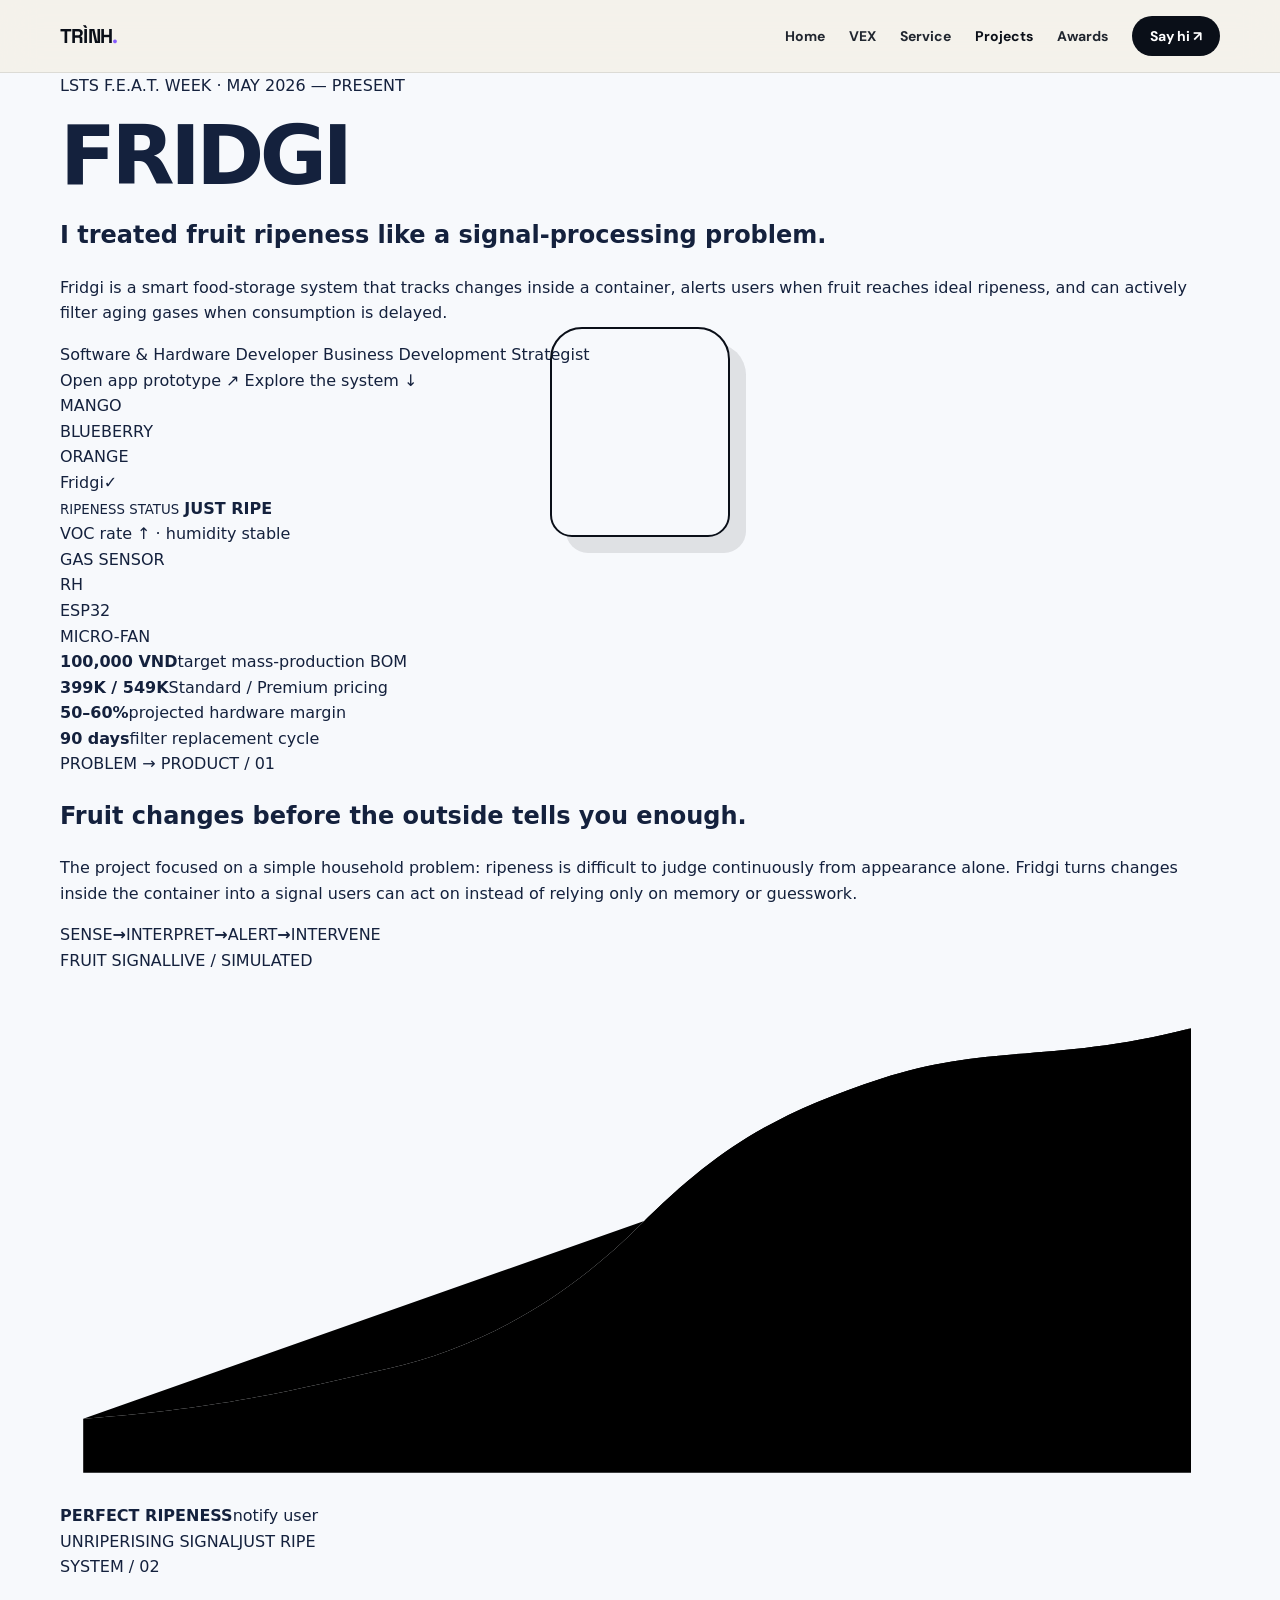
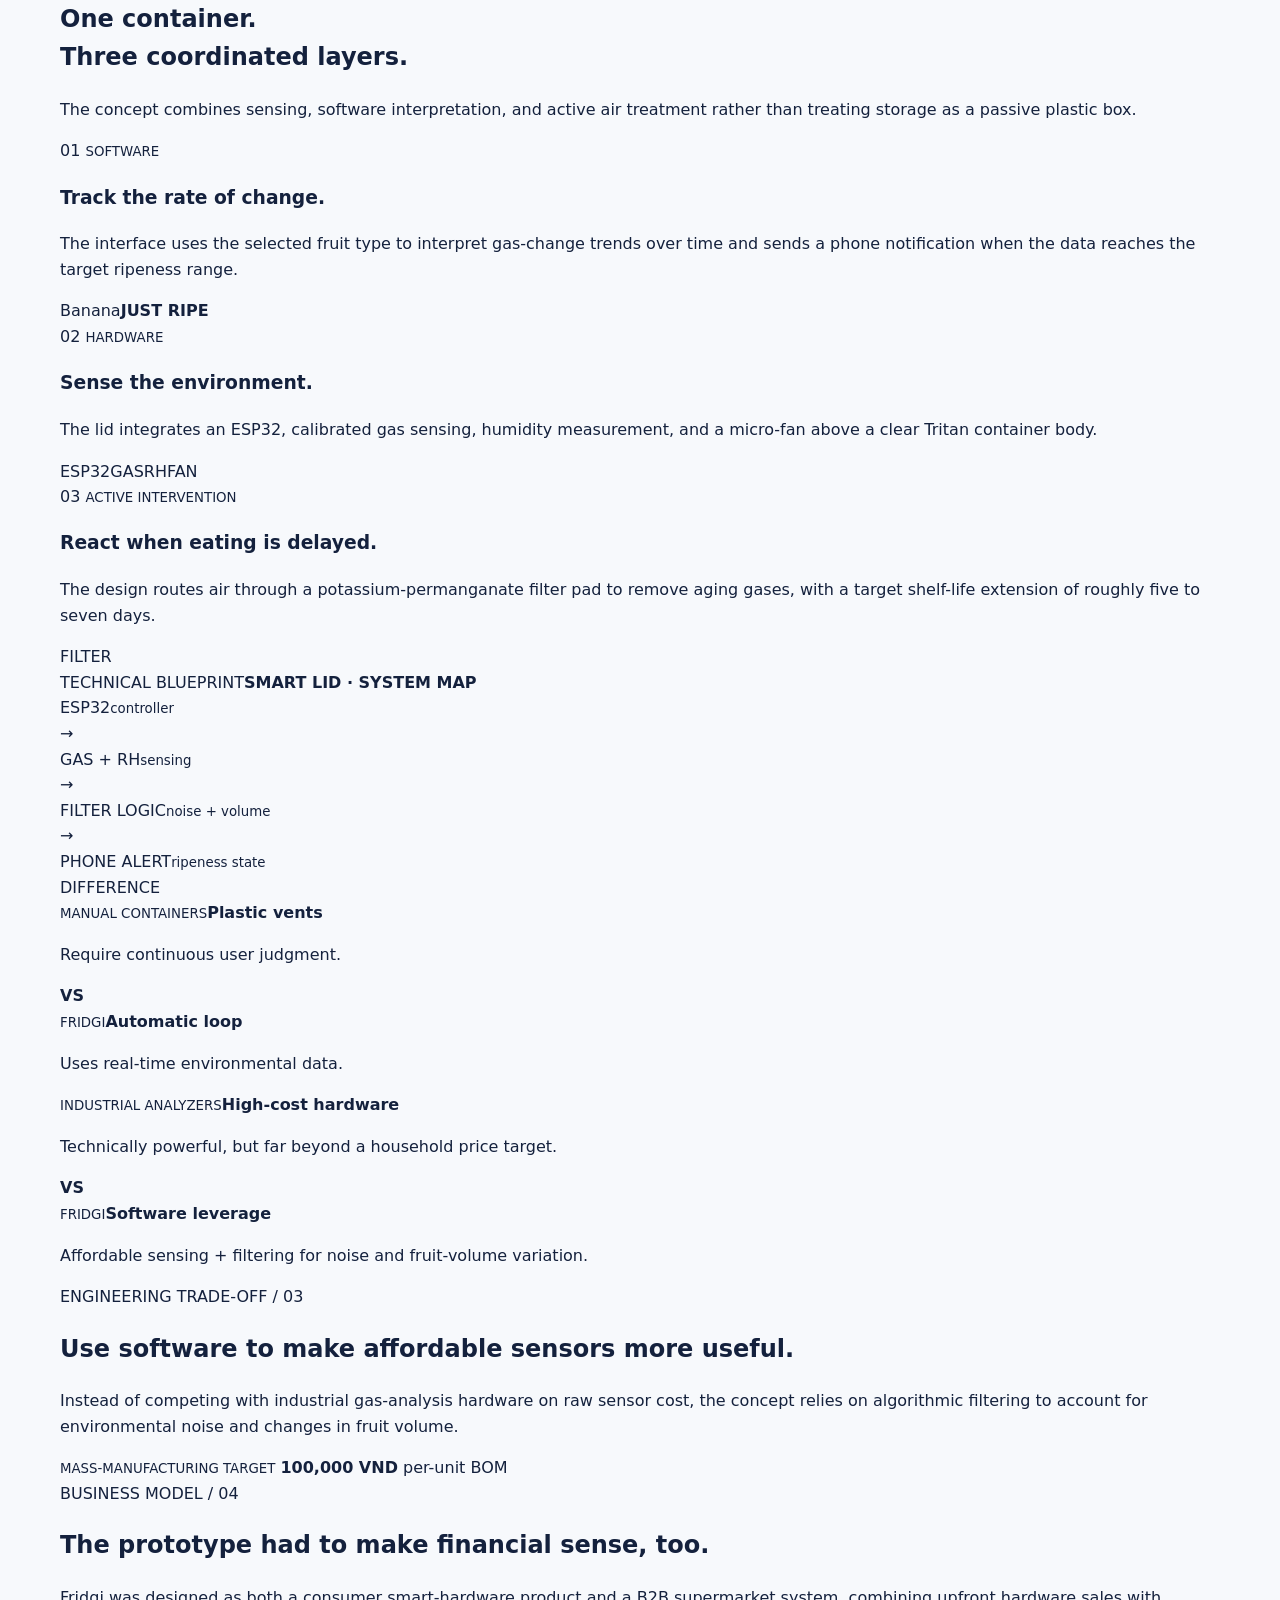
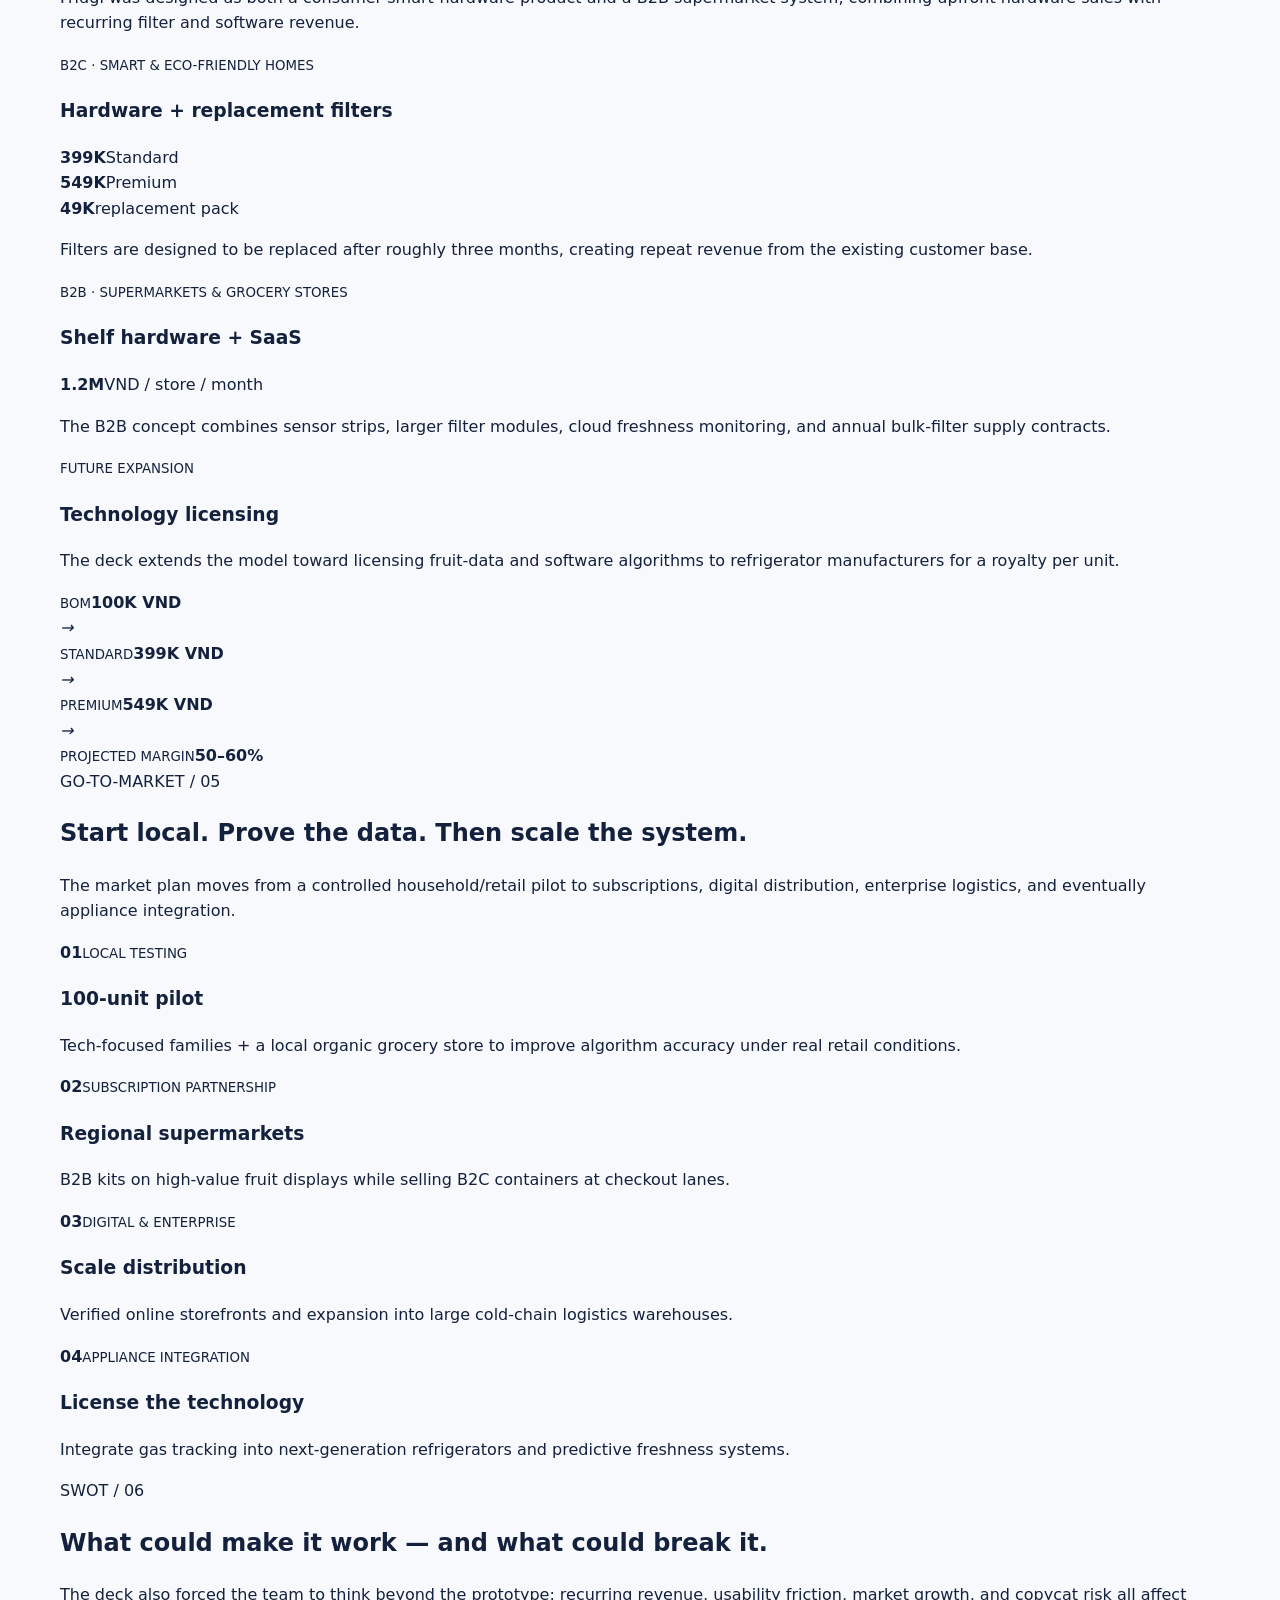
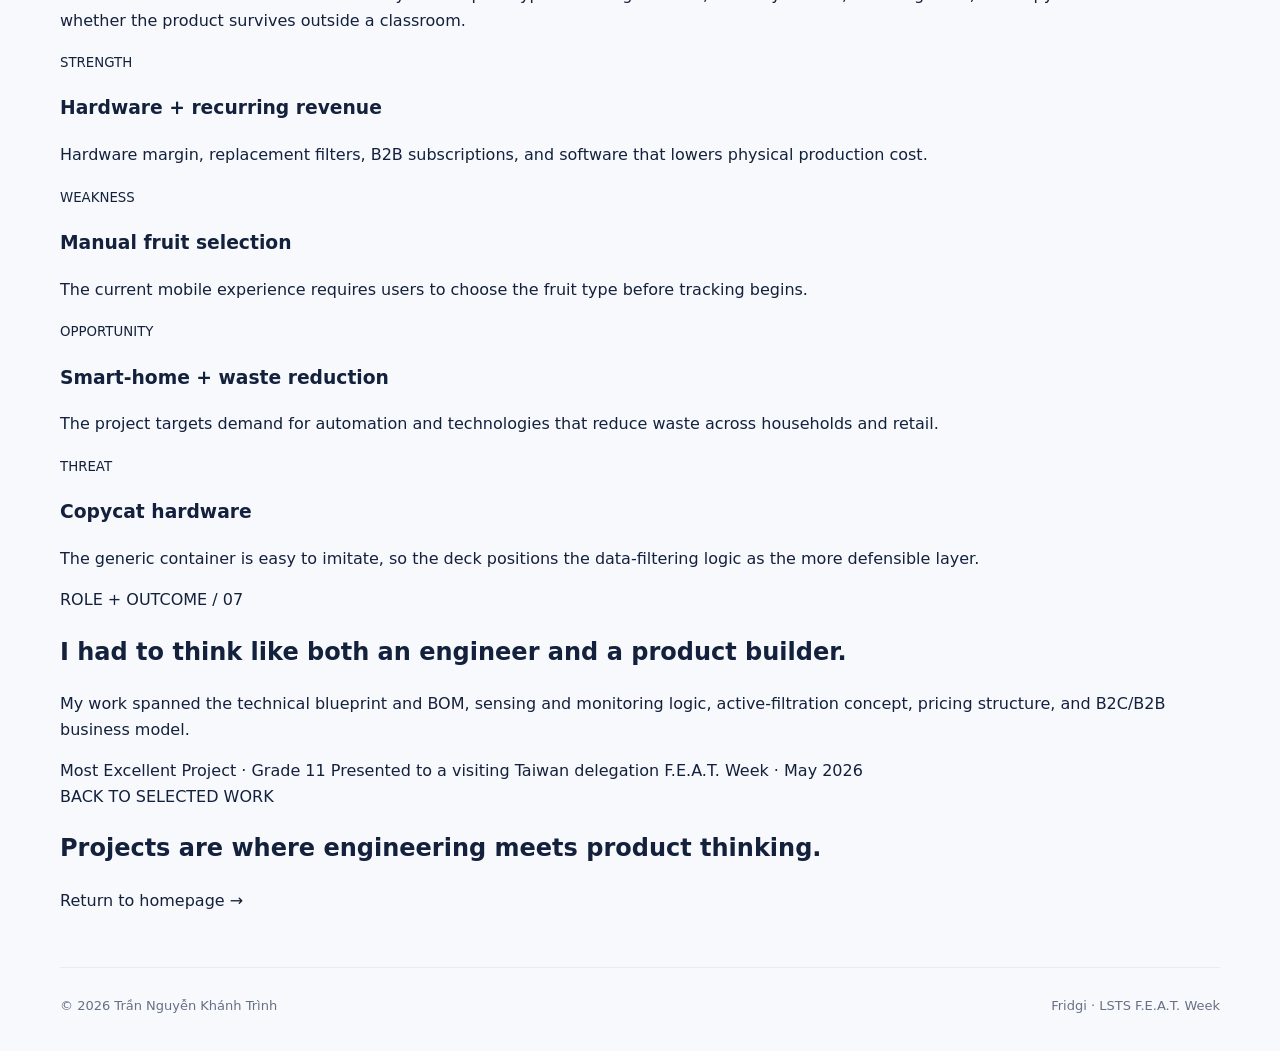
==== feat.html @ d87a47d5 "Add Fridgi F.E.A.T. Week project page" ====
<!doctype html>
<html lang="en">
<head>
  <meta charset="utf-8">
  <meta name="viewport" content="width=device-width,initial-scale=1">
  <meta name="description" content="Fridgi — LSTS F.E.A.T. Week project by Trần Nguyễn Khánh Trình: smart food storage, sensing, active filtration, mobile alerts, and business design.">
  <title>Fridgi · LSTS F.E.A.T. Week | Trình</title>
  <link rel="preconnect" href="https://fonts.googleapis.com">
  <link rel="preconnect" href="https://fonts.gstatic.com" crossorigin>
  <link href="https://fonts.googleapis.com/css2?family=DM+Sans:wght@400;500;600;700;800&family=Space+Grotesk:wght@500;600;700&display=swap" rel="stylesheet">
  <link rel="stylesheet" href="styles.css">
  <link rel="stylesheet" href="feat.css">
</head>
<body class="feat-page">
  <div class="scroll-progress" aria-hidden="true"></div>

  <nav class="nav feat-nav">
    <div class="container nav-inner">
      <a class="brand" href="index.html">TRÌNH<span>.</span></a>
      <button class="mobile-toggle" aria-label="Open navigation">☰</button>
      <div class="nav-links">
        <a href="index.html">Home</a>
        <a href="vex.html">VEX</a>
        <a href="service.html">Service</a>
        <a class="active" href="index.html#projects">Projects</a>
        <a href="index.html#awards">Awards</a>
        <a class="nav-btn" href="index.html#contact">Say hi ↗</a>
      </div>
    </div>
  </nav>

  <main>
    <section class="feat-hero">
      <div class="container feat-hero-grid">
        <div class="feat-hero-copy reveal-up">
          <span class="feat-kicker">LSTS F.E.A.T. WEEK · MAY 2026 — PRESENT</span>
          <h1>FRIDGI</h1>
          <h2>I treated fruit ripeness like a signal-processing problem.</h2>
          <p>Fridgi is a smart food-storage system that tracks changes inside a container, alerts users when fruit reaches ideal ripeness, and can actively filter aging gases when consumption is delayed.</p>

          <div class="feat-role-row">
            <span>Software &amp; Hardware Developer</span>
            <span>Business Development Strategist</span>
          </div>

          <div class="feat-actions">
            <a class="feat-btn primary" href="https://fridgi-407334579894.asia-southeast1.run.app" target="_blank" rel="noreferrer">Open app prototype ↗</a>
            <a class="feat-btn ghost" href="#system">Explore the system ↓</a>
          </div>
        </div>

        <div class="feat-hero-art reveal-scale" aria-label="Stylized Fridgi smart container diagram">
          <div class="hero-fruit f1">MANGO</div>
          <div class="hero-fruit f2">BLUEBERRY</div>
          <div class="hero-fruit f3">ORANGE</div>

          <div class="fridgi-device">
            <div class="device-lid">
              <span class="device-logo">Fridgi✓</span>
              <div class="lid-vent"></div>
              <div class="lid-sensor"></div>
            </div>
            <div class="device-body">
              <span class="fruit-ball b1"></span><span class="fruit-ball b2"></span><span class="fruit-ball b3"></span>
              <span class="fruit-ball b4"></span><span class="fruit-ball b5"></span><span class="fruit-ball b6"></span>
            </div>
          </div>

          <div class="phone-card">
            <small>RIPENESS STATUS</small>
            <strong>JUST RIPE</strong>
            <div class="phone-graph"><i></i></div>
            <span>VOC rate ↑ · humidity stable</span>
          </div>

          <div class="sensor-pill p1">GAS SENSOR</div>
          <div class="sensor-pill p2">RH</div>
          <div class="sensor-pill p3">ESP32</div>
          <div class="sensor-pill p4">MICRO-FAN</div>
          <div class="signal-line l1"></div><div class="signal-line l2"></div>
        </div>
      </div>

      <div class="container feat-metric-strip reveal-up">
        <div><strong>100,000 VND</strong><span>target mass-production BOM</span></div>
        <div><strong>399K / 549K</strong><span>Standard / Premium pricing</span></div>
        <div><strong>50–60%</strong><span>projected hardware margin</span></div>
        <div><strong>90 days</strong><span>filter replacement cycle</span></div>
      </div>
    </section>

    <section class="feat-section problem-section">
      <div class="container feat-split">
        <div class="feat-copy reveal-up">
          <span class="feat-kicker">PROBLEM → PRODUCT / 01</span>
          <h2>Fruit changes before the outside tells you enough.</h2>
          <p>The project focused on a simple household problem: ripeness is difficult to judge continuously from appearance alone. Fridgi turns changes inside the container into a signal users can act on instead of relying only on memory or guesswork.</p>
          <div class="feat-flow">
            <span>SENSE</span><b>→</b><span>INTERPRET</span><b>→</b><span>ALERT</span><b>→</b><span>INTERVENE</span>
          </div>
        </div>

        <div class="ripeness-panel reveal-scale" aria-label="Ripeness signal chart">
          <div class="panel-top"><span>FRUIT SIGNAL</span><span>LIVE / SIMULATED</span></div>
          <div class="chart-stage">
            <div class="chart-grid"></div>
            <svg viewBox="0 0 600 270" preserveAspectRatio="none" aria-hidden="true">
              <path class="chart-path" d="M12 230 C90 224, 125 214, 170 204 S260 170, 300 130 S370 72, 425 54 S515 46, 585 28"/>
              <path class="chart-area" d="M12 230 C90 224, 125 214, 170 204 S260 170, 300 130 S370 72, 425 54 S515 46, 585 28 L585 258 L12 258 Z"/>
            </svg>
            <div class="chart-marker"><b>PERFECT RIPENESS</b><span>notify user</span></div>
          </div>
          <div class="chart-foot"><span>UNRIPE</span><span>RISING SIGNAL</span><span>JUST RIPE</span></div>
        </div>
      </div>
    </section>

    <section class="feat-section system-section" id="system">
      <div class="container">
        <div class="feat-head reveal-up">
          <span class="feat-kicker">SYSTEM / 02</span>
          <h2>One container.<br>Three coordinated layers.</h2>
          <p>The concept combines sensing, software interpretation, and active air treatment rather than treating storage as a passive plastic box.</p>
        </div>

        <div class="system-grid">
          <article class="system-card software reveal-up">
            <span class="system-no">01</span>
            <small>SOFTWARE</small>
            <h3>Track the rate of change.</h3>
            <p>The interface uses the selected fruit type to interpret gas-change trends over time and sends a phone notification when the data reaches the target ripeness range.</p>
            <div class="mini-screen"><span>Banana</span><b>JUST RIPE</b><i></i></div>
          </article>
          <article class="system-card hardware reveal-up">
            <span class="system-no">02</span>
            <small>HARDWARE</small>
            <h3>Sense the environment.</h3>
            <p>The lid integrates an ESP32, calibrated gas sensing, humidity measurement, and a micro-fan above a clear Tritan container body.</p>
            <div class="hardware-map"><span>ESP32</span><span>GAS</span><span>RH</span><span>FAN</span></div>
          </article>
          <article class="system-card intervention reveal-up">
            <span class="system-no">03</span>
            <small>ACTIVE INTERVENTION</small>
            <h3>React when eating is delayed.</h3>
            <p>The design routes air through a potassium-permanganate filter pad to remove aging gases, with a target shelf-life extension of roughly five to seven days.</p>
            <div class="airflow"><i></i><i></i><i></i><span>FILTER</span></div>
          </article>
        </div>

        <div class="technical-blueprint reveal-up">
          <div class="bp-title"><span>TECHNICAL BLUEPRINT</span><strong>SMART LID · SYSTEM MAP</strong></div>
          <div class="bp-grid">
            <div class="bp-node">ESP32<small>controller</small></div>
            <div class="bp-arrow">→</div>
            <div class="bp-node">GAS + RH<small>sensing</small></div>
            <div class="bp-arrow">→</div>
            <div class="bp-node">FILTER LOGIC<small>noise + volume</small></div>
            <div class="bp-arrow">→</div>
            <div class="bp-node">PHONE ALERT<small>ripeness state</small></div>
          </div>
        </div>
      </div>
    </section>

    <section class="feat-section tech-section">
      <div class="container feat-split reverse">
        <div class="difference-board reveal-scale">
          <div class="diff-title">DIFFERENCE</div>
          <div class="diff-row">
            <article><small>MANUAL CONTAINERS</small><strong>Plastic vents</strong><p>Require continuous user judgment.</p></article>
            <b>VS</b>
            <article class="fridgi-side"><small>FRIDGI</small><strong>Automatic loop</strong><p>Uses real-time environmental data.</p></article>
          </div>
          <div class="diff-row second">
            <article><small>INDUSTRIAL ANALYZERS</small><strong>High-cost hardware</strong><p>Technically powerful, but far beyond a household price target.</p></article>
            <b>VS</b>
            <article class="fridgi-side"><small>FRIDGI</small><strong>Software leverage</strong><p>Affordable sensing + filtering for noise and fruit-volume variation.</p></article>
          </div>
        </div>

        <div class="feat-copy reveal-up">
          <span class="feat-kicker">ENGINEERING TRADE-OFF / 03</span>
          <h2>Use software to make affordable sensors more useful.</h2>
          <p>Instead of competing with industrial gas-analysis hardware on raw sensor cost, the concept relies on algorithmic filtering to account for environmental noise and changes in fruit volume.</p>
          <div class="bom-callout">
            <small>MASS-MANUFACTURING TARGET</small>
            <strong>100,000 VND</strong>
            <span>per-unit BOM</span>
          </div>
        </div>
      </div>
    </section>

    <section class="feat-section business-section">
      <div class="container">
        <div class="feat-head reveal-up">
          <span class="feat-kicker">BUSINESS MODEL / 04</span>
          <h2>The prototype had to make financial sense, too.</h2>
          <p>Fridgi was designed as both a consumer smart-hardware product and a B2B supermarket system, combining upfront hardware sales with recurring filter and software revenue.</p>
        </div>

        <div class="business-grid">
          <article class="business-card b2c reveal-up">
            <small>B2C · SMART &amp; ECO-FRIENDLY HOMES</small>
            <h3>Hardware + replacement filters</h3>
            <div class="price-row"><strong>399K</strong><span>Standard</span></div>
            <div class="price-row"><strong>549K</strong><span>Premium</span></div>
            <div class="price-row"><strong>49K</strong><span>replacement pack</span></div>
            <p>Filters are designed to be replaced after roughly three months, creating repeat revenue from the existing customer base.</p>
          </article>

          <article class="business-card b2b reveal-up">
            <small>B2B · SUPERMARKETS &amp; GROCERY STORES</small>
            <h3>Shelf hardware + SaaS</h3>
            <div class="price-row"><strong>1.2M</strong><span>VND / store / month</span></div>
            <p>The B2B concept combines sensor strips, larger filter modules, cloud freshness monitoring, and annual bulk-filter supply contracts.</p>
          </article>

          <article class="business-card future reveal-up">
            <small>FUTURE EXPANSION</small>
            <h3>Technology licensing</h3>
            <p>The deck extends the model toward licensing fruit-data and software algorithms to refrigerator manufacturers for a royalty per unit.</p>
          </article>
        </div>

        <div class="finance-strip reveal-up">
          <div><small>BOM</small><strong>100K VND</strong></div>
          <i>→</i>
          <div><small>STANDARD</small><strong>399K VND</strong></div>
          <i>→</i>
          <div><small>PREMIUM</small><strong>549K VND</strong></div>
          <i>→</i>
          <div><small>PROJECTED MARGIN</small><strong>50–60%</strong></div>
        </div>
      </div>
    </section>

    <section class="feat-section scale-section">
      <div class="container">
        <div class="feat-head reveal-up">
          <span class="feat-kicker">GO-TO-MARKET / 05</span>
          <h2>Start local. Prove the data. Then scale the system.</h2>
          <p>The market plan moves from a controlled household/retail pilot to subscriptions, digital distribution, enterprise logistics, and eventually appliance integration.</p>
        </div>

        <div class="phase-track">
          <article class="phase-card reveal-up"><b>01</b><small>LOCAL TESTING</small><h3>100-unit pilot</h3><p>Tech-focused families + a local organic grocery store to improve algorithm accuracy under real retail conditions.</p></article>
          <article class="phase-card reveal-up"><b>02</b><small>SUBSCRIPTION PARTNERSHIP</small><h3>Regional supermarkets</h3><p>B2B kits on high-value fruit displays while selling B2C containers at checkout lanes.</p></article>
          <article class="phase-card reveal-up"><b>03</b><small>DIGITAL &amp; ENTERPRISE</small><h3>Scale distribution</h3><p>Verified online storefronts and expansion into large cold-chain logistics warehouses.</p></article>
          <article class="phase-card reveal-up"><b>04</b><small>APPLIANCE INTEGRATION</small><h3>License the technology</h3><p>Integrate gas tracking into next-generation refrigerators and predictive freshness systems.</p></article>
        </div>
      </div>
    </section>

    <section class="feat-section swot-section">
      <div class="container">
        <div class="feat-head reveal-up">
          <span class="feat-kicker">SWOT / 06</span>
          <h2>What could make it work — and what could break it.</h2>
          <p>The deck also forced the team to think beyond the prototype: recurring revenue, usability friction, market growth, and copycat risk all affect whether the product survives outside a classroom.</p>
        </div>

        <div class="swot-grid">
          <article class="swot-card s reveal-up"><small>STRENGTH</small><h3>Hardware + recurring revenue</h3><p>Hardware margin, replacement filters, B2B subscriptions, and software that lowers physical production cost.</p></article>
          <article class="swot-card w reveal-up"><small>WEAKNESS</small><h3>Manual fruit selection</h3><p>The current mobile experience requires users to choose the fruit type before tracking begins.</p></article>
          <article class="swot-card o reveal-up"><small>OPPORTUNITY</small><h3>Smart-home + waste reduction</h3><p>The project targets demand for automation and technologies that reduce waste across households and retail.</p></article>
          <article class="swot-card t reveal-up"><small>THREAT</small><h3>Copycat hardware</h3><p>The generic container is easy to imitate, so the deck positions the data-filtering logic as the more defensible layer.</p></article>
        </div>
      </div>
    </section>

    <section class="feat-section outcome-section">
      <div class="container outcome-card reveal-up">
        <div>
          <span class="feat-kicker light">ROLE + OUTCOME / 07</span>
          <h2>I had to think like both an engineer and a product builder.</h2>
        </div>
        <div class="outcome-copy">
          <p>My work spanned the technical blueprint and BOM, sensing and monitoring logic, active-filtration concept, pricing structure, and B2C/B2B business model.</p>
          <div class="outcome-badges">
            <span>Most Excellent Project · Grade 11</span>
            <span>Presented to a visiting Taiwan delegation</span>
            <span>F.E.A.T. Week · May 2026</span>
          </div>
        </div>
      </div>
    </section>

    <section class="feat-next">
      <div class="container feat-next-card reveal-up">
        <div><span>BACK TO SELECTED WORK</span><h2>Projects are where engineering meets product thinking.</h2></div>
        <a href="index.html#projects">Return to homepage →</a>
      </div>
    </section>
  </main>

  <footer class="footer"><div class="container footer-box"><span>© 2026 Trần Nguyễn Khánh Trình</span><span>Fridgi · LSTS F.E.A.T. Week</span></div></footer>
  <script src="script.js"></script>
</body>
</html>
---- styles.css ----
:root {
  --bg: #f7f9fc;
  --surface: #ffffff;
  --text: #14213d;
  --muted: #667085;
  --line: #e7ebf3;
  --blue: #3b82f6;
  --purple: #7c3aed;
  --cyan: #06b6d4;
  --green: #10b981;
  --orange: #f59e0b;
  --radius: 24px;
  --shadow: 0 20px 60px rgba(20,33,61,.10);
}
*{box-sizing:border-box}
html{scroll-behavior:smooth}
body{margin:0;font-family:Inter,ui-sans-serif,system-ui,-apple-system,BlinkMacSystemFont,"Segoe UI",sans-serif;background:var(--bg);color:var(--text);line-height:1.6}
a{color:inherit;text-decoration:none}
img{max-width:100%;display:block}
.container{width:min(1160px,calc(100% - 40px));margin:auto}
.nav{position:sticky;top:0;z-index:20;background:rgba(247,249,252,.82);backdrop-filter:blur(16px);border-bottom:1px solid rgba(231,235,243,.75)}
.nav-inner{display:flex;align-items:center;justify-content:space-between;min-height:72px;gap:24px}
.brand{font-weight:900;letter-spacing:-.03em;font-size:20px}.brand span{color:var(--blue)}
.nav-links{display:flex;gap:24px;align-items:center;font-size:14px;font-weight:700;color:#475467}
.nav-links a:hover,.nav-links a.active{color:var(--blue)}
.nav-btn{padding:10px 16px;border-radius:999px;background:#14213d;color:white !important}
.mobile-toggle{display:none;border:0;background:var(--surface);border-radius:12px;padding:10px;font-size:18px}
.hero{padding:72px 0 40px}
.hero-grid{display:grid;grid-template-columns:1.25fr .75fr;gap:34px;align-items:stretch}
.hero-copy{background:linear-gradient(135deg,#15213d 0%,#25345c 48%,#3b82f6 130%);color:#fff;border-radius:34px;padding:52px;min-height:520px;display:flex;flex-direction:column;justify-content:flex-end;position:relative;overflow:hidden;box-shadow:var(--shadow)}
.hero-copy:before{content:"";position:absolute;width:320px;height:320px;border:1px solid rgba(255,255,255,.16);border-radius:50%;top:-120px;right:-70px;box-shadow:0 0 0 60px rgba(255,255,255,.03),0 0 0 120px rgba(255,255,255,.02)}
.eyebrow{display:inline-flex;align-items:center;gap:8px;font-size:13px;font-weight:800;text-transform:uppercase;letter-spacing:.12em;color:#98a2b3}.hero-copy .eyebrow{color:#bfdbfe}
h1{font-size:clamp(46px,7vw,82px);line-height:.95;letter-spacing:-.055em;margin:18px 0 22px;max-width:850px}
.hero-copy p{font-size:19px;color:#dbeafe;max-width:720px;margin:0 0 28px}
.button-row{display:flex;gap:12px;flex-wrap:wrap}.button{padding:13px 18px;border-radius:14px;background:white;color:#172554;font-weight:800;font-size:14px}.button.secondary{background:rgba(255,255,255,.11);color:#fff;border:1px solid rgba(255,255,255,.18)}
.hero-side{display:grid;grid-template-rows:1fr 1fr;gap:18px}
.profile-card,.stat-card,.card{background:var(--surface);border:1px solid var(--line);border-radius:var(--radius);box-shadow:0 12px 32px rgba(20,33,61,.05)}
.profile-card{padding:28px;display:flex;flex-direction:column;justify-content:space-between;background:linear-gradient(180deg,#ffffff 0%,#eef6ff 100%)}
.avatar{height:190px;border-radius:22px;background:linear-gradient(135deg,#dbeafe,#ede9fe 55%,#cffafe);display:grid;place-items:center;text-align:center;padding:20px;font-weight:800;color:#475467;border:1px dashed #a5b4fc}
.small{font-size:13px;color:var(--muted)}
.stat-card{padding:26px;display:grid;grid-template-columns:1fr 1fr;gap:12px;background:linear-gradient(135deg,#f5f3ff,#fff)}
.mini-stat{padding:16px;border-radius:18px;background:white;border:1px solid var(--line)}.mini-stat b{font-size:28px;display:block;letter-spacing:-.04em}.mini-stat span{font-size:12px;color:var(--muted);font-weight:700}
.section{padding:54px 0}.section-head{display:flex;justify-content:space-between;align-items:end;gap:20px;margin-bottom:28px}.section-head h2{font-size:clamp(32px,4vw,48px);line-height:1;letter-spacing:-.045em;margin:8px 0}.section-head p{max-width:520px;color:var(--muted);margin:0}
.bento{display:grid;grid-template-columns:repeat(12,1fr);gap:18px}.card{padding:28px}.card h3{font-size:24px;line-height:1.08;letter-spacing:-.035em;margin:10px 0 12px}.card p{color:var(--muted);margin:0}.span-7{grid-column:span 7}.span-5{grid-column:span 5}.span-4{grid-column:span 4}.span-8{grid-column:span 8}.span-12{grid-column:span 12}
.accent-blue{background:linear-gradient(135deg,#eff6ff,#ffffff)}.accent-purple{background:linear-gradient(135deg,#f5f3ff,#fff)}.accent-green{background:linear-gradient(135deg,#ecfdf5,#fff)}.accent-orange{background:linear-gradient(135deg,#fff7ed,#fff)}
.tag{display:inline-flex;padding:7px 10px;border-radius:999px;background:#eff6ff;color:#1d4ed8;font-size:12px;font-weight:800}.tag.purple{background:#f3e8ff;color:#7e22ce}.tag.green{background:#ecfdf5;color:#047857}.tag.orange{background:#fff7ed;color:#b45309}
.metrics{display:grid;grid-template-columns:repeat(4,1fr);gap:16px}.metric{padding:24px;background:white;border:1px solid var(--line);border-radius:20px}.metric strong{font-size:34px;display:block;letter-spacing:-.04em}.metric span{font-size:13px;color:var(--muted);font-weight:700}
.timeline{position:relative;margin-top:10px}.timeline:before{content:"";position:absolute;left:11px;top:6px;bottom:6px;width:2px;background:#dbe5f2}.timeline-item{position:relative;padding-left:42px;margin:26px 0}.timeline-item:before{content:"";position:absolute;left:4px;top:5px;width:16px;height:16px;border-radius:50%;background:white;border:4px solid var(--blue)}.timeline-item .date{font-size:12px;color:var(--blue);font-weight:900;text-transform:uppercase;letter-spacing:.08em}.timeline-item h3{margin:5px 0 4px;font-size:20px}.timeline-item p{margin:0;color:var(--muted)}
.photo-grid{display:grid;grid-template-columns:2fr 1fr 1fr;gap:16px}.photo-placeholder{min-height:220px;border-radius:22px;background:linear-gradient(135deg,#e0e7ff,#f0f9ff);border:1px dashed #93c5fd;display:flex;align-items:flex-end;padding:20px;font-weight:800;color:#475467}.photo-placeholder.tall{min-height:456px}.photo-placeholder.purple{background:linear-gradient(135deg,#f3e8ff,#eef2ff)}.photo-placeholder.green{background:linear-gradient(135deg,#d1fae5,#ecfeff)}
.page-hero{padding:64px 0 22px}.page-hero-box{border-radius:32px;padding:48px;background:linear-gradient(135deg,#15213d,#3154a8);color:white;overflow:hidden;position:relative}.page-hero h1{font-size:clamp(48px,7vw,86px);margin:10px 0 14px}.page-hero p{max-width:730px;color:#dbeafe;font-size:18px}
.quote{font-size:28px;line-height:1.35;letter-spacing:-.025em;color:#344054}.quote strong{color:var(--blue)}
.list{padding-left:18px;color:var(--muted)}.list li{margin:8px 0}
.footer{padding:54px 0 34px}.footer-box{border-top:1px solid var(--line);padding-top:28px;display:flex;justify-content:space-between;gap:20px;flex-wrap:wrap;color:var(--muted);font-size:13px}
@media(max-width:900px){.hero-grid{grid-template-columns:1fr}.hero-copy{min-height:460px;padding:34px}.hero-side{grid-template-columns:1fr 1fr;grid-template-rows:none}.span-7,.span-5,.span-4,.span-8{grid-column:span 12}.metrics{grid-template-columns:1fr 1fr}.photo-grid{grid-template-columns:1fr 1fr}.photo-placeholder.tall{grid-column:span 2;min-height:300px}}
@media(max-width:680px){.container{width:min(100% - 24px,1160px)}.nav-links{display:none;position:absolute;top:72px;left:12px;right:12px;background:white;border:1px solid var(--line);padding:16px;border-radius:18px;box-shadow:var(--shadow);flex-direction:column;align-items:stretch}.nav-links.open{display:flex}.mobile-toggle{display:block}.hero{padding-top:34px}.hero-copy{padding:28px;min-height:430px}.hero-side{grid-template-columns:1fr}.metrics{grid-template-columns:1fr}.photo-grid{grid-template-columns:1fr}.photo-placeholder.tall{grid-column:auto;min-height:240px}.section{padding:38px 0}.section-head{align-items:start;flex-direction:column}.page-hero-box{padding:30px}}

/* =========================================================
   HOME V2 — storytelling portfolio
   ========================================================= */
.home-page{--ink:#0a0f18;--paper:#f4f1e9;--electric:#9cff57;--violet:#875cff;--sky:#61d8ff;--hot:#ff6e5b;background:var(--paper);color:var(--ink);font-family:"DM Sans",Inter,system-ui,sans-serif;overflow-x:hidden}
.home-page h1,.home-page h2,.home-page h3,.home-page .brand{font-family:"Space Grotesk",Inter,system-ui,sans-serif}
.home-page .container{width:min(1240px,calc(100% - 48px))}
.home-nav{position:fixed;inset:0 0 auto 0;background:rgba(244,241,233,.78);border-bottom:1px solid rgba(10,15,24,.1);backdrop-filter:blur(18px);z-index:100}
.home-nav .nav-links{color:#20262f}.home-nav .nav-links a:hover,.home-nav .nav-links a.active{color:#111}.home-nav .nav-btn{background:#0a0f18;color:white!important}
.home-page .brand span{color:var(--violet)}
.scroll-progress{position:fixed;top:0;left:0;height:3px;width:0;background:linear-gradient(90deg,var(--electric),var(--sky),var(--violet));z-index:1000}
.cursor-orb{position:fixed;width:26px;height:26px;border-radius:50%;background:rgba(135,92,255,.17);border:1px solid rgba(135,92,255,.45);pointer-events:none;z-index:999;transform:translate(-50%,-50%);transition:width .2s,height .2s,background .2s;mix-blend-mode:multiply}

.home-hero{min-height:100svh;padding:128px 0 48px;display:flex;align-items:center;position:relative;overflow:hidden;background:radial-gradient(circle at 10% 16%,rgba(156,255,87,.22),transparent 28%),radial-gradient(circle at 90% 24%,rgba(97,216,255,.2),transparent 28%),var(--paper)}
.hero-grid-v2{display:grid;grid-template-columns:1.06fr .94fr;align-items:center;gap:70px}
.status-pill{display:inline-flex;align-items:center;gap:10px;border:1px solid rgba(10,15,24,.15);border-radius:999px;padding:9px 14px;font-size:12px;font-weight:800;letter-spacing:.08em;text-transform:uppercase;background:rgba(255,255,255,.52)}
.pulse-dot{width:8px;height:8px;border-radius:50%;background:#24c85a;box-shadow:0 0 0 0 rgba(36,200,90,.4);animation:pulse 2s infinite}
.hero-title-v2{font-size:clamp(56px,7.4vw,112px);line-height:.89;letter-spacing:-.07em;margin:24px 0 28px;max-width:900px;color:#0a0f18}
.gradient-text{background:linear-gradient(100deg,#7351ff,#4f91ff 55%,#31b778);-webkit-background-clip:text;background-clip:text;color:transparent}
.hero-lede{font-size:clamp(18px,2vw,23px);line-height:1.5;max-width:700px;margin:0;color:#454b55}.hero-lede strong{color:#0a0f18}
.hero-actions{display:flex;gap:12px;flex-wrap:wrap;margin-top:32px}.button-v2{display:inline-flex;align-items:center;justify-content:center;gap:20px;min-height:54px;padding:0 20px;border-radius:999px;font-weight:800;transition:transform .25s,box-shadow .25s,background .25s}.button-v2:hover{transform:translateY(-3px)}.button-v2.primary{background:#0a0f18;color:#fff;box-shadow:0 14px 30px rgba(10,15,24,.16)}.button-v2.primary span{color:var(--electric)}.button-v2.ghost{border:1px solid rgba(10,15,24,.18);background:rgba(255,255,255,.5)}
.micro-proof{display:flex;align-items:center;flex-wrap:wrap;gap:10px;margin-top:26px;font-size:12px;font-weight:800;color:#686e76;text-transform:uppercase;letter-spacing:.05em}.micro-proof i{width:4px;height:4px;border-radius:50%;background:#9ba1a8}
.portrait-stage{position:relative;min-height:650px;display:grid;place-items:center}.portrait-frame{width:min(100%,500px);height:630px;border-radius:220px 220px 36px 36px;overflow:hidden;position:relative;background:#dce2d0;box-shadow:0 35px 85px rgba(23,28,23,.18);transform:rotate(1.5deg)}.portrait-frame img{width:100%;height:100%;object-fit:cover;object-position:50% 47%;transform:scale(1.04)}.portrait-wash{position:absolute;inset:0;background:linear-gradient(180deg,transparent 60%,rgba(10,15,24,.08))}
.floating-chip{position:absolute;z-index:3;padding:11px 15px;border-radius:999px;font-size:11px;font-weight:900;letter-spacing:.07em;box-shadow:0 15px 30px rgba(10,15,24,.12);animation:floaty 4.2s ease-in-out infinite}.chip-a{left:-10px;top:22%;background:var(--electric);transform:rotate(-7deg)}.chip-b{right:-18px;top:46%;background:#0a0f18;color:#fff;animation-delay:.7s;transform:rotate(5deg)}.chip-c{left:2%;bottom:13%;background:var(--violet);color:#fff;animation-delay:1.2s;transform:rotate(4deg)}
.orbit-ring{position:absolute;border:1px solid rgba(10,15,24,.12);border-radius:50%;pointer-events:none}.ring-one{width:590px;height:590px}.ring-two{width:690px;height:690px;border-style:dashed;animation:spin 28s linear infinite}
.scroll-cue{position:absolute;bottom:18px;left:50%;transform:translateX(-50%);font-size:10px;font-weight:900;letter-spacing:.16em;display:flex;gap:10px;align-items:center;color:#70767e}.scroll-cue span{animation:bob 1.5s infinite}

.story-section{padding:140px 0;background:#0a0f18;color:#fff}.story-grid{display:grid;grid-template-columns:.9fr 1.1fr;gap:100px;align-items:start}.story-sticky{position:sticky;top:120px}.section-kicker{display:inline-block;font-size:11px;font-weight:900;letter-spacing:.18em;color:#7a818b;text-transform:uppercase}.section-kicker.light{color:#aeb5c0}.story-sticky h2,.section-title-row h2,.awards-heading h2,.next-copy h2,.contact-card h2{font-size:clamp(42px,5vw,72px);line-height:.98;letter-spacing:-.055em;margin:18px 0}.story-sticky h2 em{font-style:normal;color:var(--electric)}
.story-beat{border-top:1px solid rgba(255,255,255,.14);padding:38px 0 44px;display:grid;grid-template-columns:60px 1fr;column-gap:22px}.beat-no{font-size:12px;font-weight:900;color:var(--electric)}.story-beat h3{font-size:clamp(28px,3vw,40px);letter-spacing:-.04em;margin:0 0 14px}.story-beat p{grid-column:2;font-size:18px;line-height:1.75;color:#b7bec9;margin:0;max-width:660px}.story-quote{margin:24px 0 0;padding:28px 0 0;border-top:1px solid rgba(255,255,255,.14);font-family:"Space Grotesk";font-size:clamp(25px,3vw,38px);line-height:1.25;color:#fff}

.work-section{padding:130px 0;background:#f4f1e9}.section-title-row{display:flex;align-items:end;justify-content:space-between;gap:30px;margin-bottom:38px}.section-title-row h2{margin-bottom:0}.section-title-row p{max-width:360px;color:#686e76;font-size:16px}.work-grid{display:grid;grid-template-columns:repeat(12,1fr);gap:18px}.work-card{grid-column:span 6;min-height:640px;border-radius:32px;padding:26px;position:relative;overflow:hidden;display:flex;flex-direction:column;border:1px solid rgba(10,15,24,.09);transform-style:preserve-3d;transition:transform .2s ease,box-shadow .25s ease;box-shadow:0 12px 30px rgba(10,15,24,.05)}.work-card:hover{box-shadow:0 28px 55px rgba(10,15,24,.13)}.work-vex{background:#c9ff70}.work-service{background:#9fdcff}.work-project{background:#ffbcaa}.work-leadership{background:#b9a3ff}.work-card-top{display:flex;justify-content:space-between;align-items:center;font-size:11px;font-weight:900;letter-spacing:.1em}.arrow-circle{width:42px;height:42px;border-radius:50%;display:grid;place-items:center;border:1px solid rgba(10,15,24,.22);font-size:18px}.work-copy{margin-top:auto;position:relative;z-index:2}.work-copy h3{font-size:clamp(34px,4vw,56px);line-height:.98;letter-spacing:-.055em;margin:0 0 14px}.work-copy p{font-size:16px;line-height:1.6;max-width:540px;color:#2f3740}.work-stat{display:flex;gap:12px;align-items:end;margin-top:26px;border-top:1px solid rgba(10,15,24,.18);padding-top:18px}.work-stat strong{font-family:"Space Grotesk";font-size:34px;letter-spacing:-.05em}.work-stat span{font-size:12px;font-weight:800;text-transform:uppercase;letter-spacing:.05em;margin-bottom:5px}
.work-visual{height:280px;margin:28px 0;position:relative;border-radius:24px;overflow:hidden}.robot-visual{background:#0a0f18}.grid-lines{position:absolute;inset:0;background-image:linear-gradient(rgba(255,255,255,.07) 1px,transparent 1px),linear-gradient(90deg,rgba(255,255,255,.07) 1px,transparent 1px);background-size:28px 28px}.robot-core{position:absolute;left:50%;top:50%;transform:translate(-50%,-50%) rotate(-8deg);width:150px;height:120px;border:3px solid var(--electric);display:grid;place-items:center;color:var(--electric);font:800 46px "Space Grotesk";box-shadow:20px 20px 0 rgba(156,255,87,.12)}.robot-node{position:absolute;width:18px;height:18px;border-radius:50%;background:var(--sky);box-shadow:0 0 0 12px rgba(97,216,255,.12)}.robot-node:after{content:"";position:absolute;width:110px;height:1px;background:rgba(97,216,255,.7);top:8px;left:8px;transform-origin:left}.n1{left:14%;top:24%}.n1:after{transform:rotate(28deg)}.n2{right:13%;top:20%;background:#ff7e6b}.n2:after{width:95px;left:-85px;transform:rotate(-25deg);background:rgba(255,126,107,.8)}.n3{right:12%;bottom:20%;background:#b79cff}.n3:after{width:90px;left:-84px;transform:rotate(20deg);background:rgba(183,156,255,.8)}
.service-visual{display:flex;flex-direction:column;justify-content:center;gap:8px;overflow:visible}.service-visual span{font-family:"Space Grotesk";font-size:clamp(46px,6vw,78px);font-weight:800;line-height:.8;letter-spacing:-.07em;color:#0a0f18}.service-visual span:nth-child(1){transform:translateX(-3%)}.service-visual span:nth-child(2){transform:translateX(13%);color:#fff;-webkit-text-stroke:1px #0a0f18}.service-visual span:nth-child(3){transform:translateX(4%)}
.project-diagram{height:280px;position:relative;margin:28px 0}.device-body{position:absolute;left:50%;top:48%;transform:translate(-50%,-50%);width:180px;height:210px;border:2px solid #0a0f18;border-radius:32px 32px 22px 22px;display:grid;place-items:center;font:800 24px "Space Grotesk";box-shadow:16px 16px 0 rgba(10,15,24,.1)}.device-slot{position:absolute;left:24px;right:24px;bottom:24px;height:34px;border:2px solid #0a0f18;border-radius:10px}.sensor{position:absolute;width:74px;height:74px;border:2px solid #0a0f18;border-radius:50%;display:grid;place-items:center;font:800 12px "Space Grotesk"}.sensor-one{left:12%;top:18%}.sensor-two{right:11%;top:22%}.signal-wave{position:absolute;right:16%;bottom:16%;font:800 30px monospace;transform:rotate(-25deg)}
.leadership-stack{height:280px;margin:28px 0;display:flex;flex-direction:column;justify-content:center}.leadership-stack span{display:block;border:2px solid #0a0f18;border-radius:999px;padding:12px 18px;font:800 clamp(17px,2.5vw,30px) "Space Grotesk";letter-spacing:-.03em;background:rgba(255,255,255,.24);margin:-2px 0;transform-origin:center}.leadership-stack span:nth-child(1){transform:rotate(-4deg)}.leadership-stack span:nth-child(2){transform:rotate(3deg)}.leadership-stack span:nth-child(3){transform:rotate(-2deg)}.leadership-stack span:nth-child(4){transform:rotate(4deg)}

.awards-section{padding:130px 0;background:#121721;color:#fff;overflow:hidden}.awards-heading{display:flex;align-items:end;justify-content:space-between;gap:40px;margin-top:12px}.awards-heading h2{margin-bottom:0}.awards-heading p{max-width:440px;color:#a9b1bc;font-size:17px;line-height:1.65}.marquee{margin:70px 0 60px;border-top:1px solid rgba(255,255,255,.14);border-bottom:1px solid rgba(255,255,255,.14);padding:20px 0;overflow:hidden;transform:rotate(-1.2deg);background:#1b2230}.marquee-track{width:max-content;display:flex;align-items:center;gap:28px;animation:marquee 34s linear infinite}.marquee-track span{font:700 24px "Space Grotesk";letter-spacing:-.03em}.marquee-track b{color:var(--electric);font-size:17px}.award-cards{display:grid;grid-template-columns:repeat(4,1fr);gap:12px}.award-number{border:1px solid rgba(255,255,255,.14);border-radius:22px;padding:24px;min-height:180px;display:flex;flex-direction:column;justify-content:space-between;background:rgba(255,255,255,.03)}.award-number strong{font:700 66px "Space Grotesk";letter-spacing:-.06em;color:var(--electric)}.award-number span{font-size:12px;text-transform:uppercase;letter-spacing:.09em;color:#b8c0ca;font-weight:800}

.next-section{padding:130px 0;background:#f4f1e9}.next-grid{display:grid;grid-template-columns:1fr 1fr;align-items:center;gap:80px}.next-copy p{font-size:19px;color:#646b75;line-height:1.7;max-width:650px}.next-orbit{aspect-ratio:1;position:relative;display:grid;place-items:center;border:1px solid rgba(10,15,24,.15);border-radius:50%;max-width:520px;margin:auto}.next-orbit:before,.next-orbit:after{content:"";position:absolute;border:1px solid rgba(10,15,24,.12);border-radius:50%}.next-orbit:before{inset:14%}.next-orbit:after{inset:28%}.orbit-label{position:absolute;padding:9px 13px;background:#0a0f18;color:#fff;border-radius:999px;font:800 11px "Space Grotesk";letter-spacing:.08em}.orbit-label.center{position:relative;background:var(--electric);color:#0a0f18;font-size:14px;z-index:3}.ol1{top:9%;left:42%}.ol2{right:2%;top:50%}.ol3{bottom:9%;left:38%}.ol4{left:2%;top:48%;background:var(--violet)}

.contact-section{padding:0 0 70px;background:#f4f1e9}.contact-card{background:#7657f6;color:#fff;border-radius:38px;padding:54px;position:relative;overflow:hidden}.contact-card:after{content:"";position:absolute;width:420px;height:420px;border:1px solid rgba(255,255,255,.18);border-radius:50%;right:-100px;top:-130px;box-shadow:0 0 0 80px rgba(255,255,255,.05),0 0 0 160px rgba(255,255,255,.03)}.contact-card h2{max-width:900px;position:relative;z-index:2}.contact-row{position:relative;z-index:2;display:flex;justify-content:space-between;gap:22px;flex-wrap:wrap;padding-top:24px;border-top:1px solid rgba(255,255,255,.24);font-weight:800}.contact-row a{text-decoration:underline;text-underline-offset:5px}.home-footer{background:#f4f1e9;padding-top:0}.home-footer .footer-box{border-color:rgba(10,15,24,.12)}

.reveal-up{opacity:0;transform:translateY(34px);transition:opacity .75s cubic-bezier(.2,.8,.2,1),transform .75s cubic-bezier(.2,.8,.2,1)}.reveal-scale{opacity:0;transform:scale(.94);transition:opacity .9s cubic-bezier(.2,.8,.2,1),transform .9s cubic-bezier(.2,.8,.2,1)}.is-visible{opacity:1!important;transform:none!important}
@keyframes pulse{0%{box-shadow:0 0 0 0 rgba(36,200,90,.42)}70%{box-shadow:0 0 0 9px rgba(36,200,90,0)}100%{box-shadow:0 0 0 0 rgba(36,200,90,0)}}
@keyframes floaty{0%,100%{translate:0 0}50%{translate:0 -12px}}
@keyframes spin{to{transform:rotate(360deg)}}
@keyframes bob{0%,100%{transform:translateY(0)}50%{transform:translateY(6px)}}
@keyframes marquee{to{transform:translateX(-50%)}}

@media(max-width:1000px){.hero-grid-v2{grid-template-columns:1fr;gap:30px}.portrait-stage{min-height:560px}.portrait-frame{height:540px;width:420px}.story-grid{grid-template-columns:1fr;gap:50px}.story-sticky{position:static}.work-card{grid-column:span 12;min-height:580px}.award-cards{grid-template-columns:1fr 1fr}.next-grid{grid-template-columns:1fr}.next-orbit{width:min(100%,460px)}.orbit-ring{display:none}}
@media(max-width:680px){.home-page .container{width:min(100% - 24px,1240px)}.home-nav .nav-links{top:72px}.cursor-orb{display:none}.home-hero{padding-top:110px;min-height:auto}.hero-title-v2{font-size:clamp(52px,16vw,82px)}.hero-lede{font-size:17px}.portrait-stage{min-height:470px;margin-top:10px}.portrait-frame{height:450px;width:min(100%,340px);border-radius:160px 160px 28px 28px}.floating-chip{font-size:9px;padding:9px 11px}.chip-a{left:0}.chip-b{right:0}.chip-c{left:0}.micro-proof i{display:none}.micro-proof{gap:8px 14px}.story-section,.work-section,.awards-section,.next-section{padding:88px 0}.story-beat{grid-template-columns:42px 1fr}.story-beat p{font-size:16px}.section-title-row,.awards-heading{align-items:start;flex-direction:column}.work-card{min-height:560px;padding:20px;border-radius:26px}.work-visual,.project-diagram,.leadership-stack{height:230px}.award-cards{grid-template-columns:1fr}.award-number{min-height:150px}.contact-card{padding:32px 24px;border-radius:28px}.contact-card h2{font-size:44px}.scroll-cue{display:none}}
@media(prefers-reduced-motion:reduce){*{scroll-behavior:auto!important;animation:none!important;transition:none!important}.reveal-up,.reveal-scale{opacity:1;transform:none}.cursor-orb{display:none}}


/* =========================================================
   HOME V2 — live model strip
   ========================================================= */
.blank-stage{min-height:620px;display:grid;place-items:center}
.blank-stage-shell{width:min(100%,560px);height:620px;border-radius:38px;border:1.5px dashed rgba(10,15,24,.14);background:linear-gradient(145deg,rgba(255,255,255,.64),rgba(255,255,255,.34));position:relative;overflow:hidden;box-shadow:0 18px 50px rgba(10,15,24,.07)}
.blank-stage-shell:before,.blank-stage-shell:after{content:"";position:absolute;border-radius:50%;filter:blur(4px)}
.blank-stage-shell:before{width:280px;height:280px;left:-70px;top:-50px;background:radial-gradient(circle,rgba(156,255,87,.24),transparent 68%)}
.blank-stage-shell:after{width:320px;height:320px;right:-90px;bottom:-90px;background:radial-gradient(circle,rgba(97,216,255,.22),transparent 68%)}
.blank-stage-label{position:absolute;left:26px;top:24px;padding:10px 14px;border-radius:999px;border:1px solid rgba(10,15,24,.12);background:rgba(255,255,255,.68);font:800 11px "Space Grotesk";letter-spacing:.1em}
.blank-stage-note{position:absolute;left:26px;right:26px;bottom:26px;padding:24px;border-radius:26px;background:rgba(255,255,255,.8);border:1px solid rgba(10,15,24,.08);backdrop-filter:blur(10px)}
.blank-stage-note p{margin:0 0 14px;color:#515965;font-size:17px;line-height:1.55}
.blank-stage-link{display:inline-flex;align-items:center;gap:8px;padding:12px 16px;border-radius:999px;background:#0a0f18;color:#fff;font-weight:800}

.digital-twin-section{padding:0 0 78px;background:#f4f1e9}
.digital-twin-card{border-radius:40px;padding:28px;background:#fff;border:1px solid rgba(10,15,24,.08);box-shadow:0 18px 48px rgba(10,15,24,.08)}
.digital-twin-copy{display:grid;grid-template-columns:.82fr 1.18fr;gap:28px;align-items:end;margin-bottom:22px}
.digital-twin-copy h2{font-size:clamp(44px,5vw,74px);line-height:.93;letter-spacing:-.06em;margin:8px 0 0}
.digital-twin-copy-text p{margin:0;color:#5d6470;font-size:18px;line-height:1.7;max-width:860px}
.digital-meta{display:flex;gap:10px;flex-wrap:wrap;margin-top:18px}
.digital-meta span{display:inline-flex;align-items:center;padding:10px 14px;border:1px solid rgba(10,15,24,.12);border-radius:999px;background:#f8f7f1;font-size:12px;font-weight:800;letter-spacing:.06em;text-transform:uppercase}
.digital-twin-grid{display:grid;grid-template-columns:1.35fr .65fr;gap:18px;align-items:stretch}
.twin-view{position:relative;min-height:700px;border-radius:34px;overflow:hidden;border:1px solid rgba(10,15,24,.12);background:radial-gradient(circle at 16% 10%,rgba(156,255,87,.18),transparent 24%),radial-gradient(circle at 85% 12%,rgba(97,216,255,.18),transparent 25%),#f6f3eb}
.twin-view:before{content:"";position:absolute;inset:0;background-image:linear-gradient(rgba(10,15,24,.08) 1px,transparent 1px),linear-gradient(90deg,rgba(10,15,24,.08) 1px,transparent 1px);background-size:78px 78px;mask-image:linear-gradient(to bottom,rgba(0,0,0,.22),rgba(0,0,0,.6) 26%,rgba(0,0,0,.95));pointer-events:none}
.twin-view:after{content:"";position:absolute;left:0;right:0;bottom:-18%;height:44%;background:radial-gradient(ellipse at center,rgba(10,15,24,.06),transparent 66%);pointer-events:none}
.twin-view model-viewer{width:100%;height:100%;position:relative;z-index:1;--poster-color:transparent;background:transparent}
.twin-overlay{position:absolute;z-index:3;border:1px solid rgba(10,15,24,.1);background:rgba(255,255,255,.82);backdrop-filter:blur(10px);border-radius:22px;color:#0a0f18}
.twin-top-left{left:22px;top:22px;padding:12px 16px;display:flex;flex-direction:column;gap:4px}
.twin-top-left small,.twin-bottom-left small{font-size:10px;font-weight:900;letter-spacing:.12em;text-transform:uppercase;color:#707886}
.twin-top-left strong,.twin-bottom-left strong{font:700 14px "Space Grotesk";letter-spacing:-.02em}
.twin-top-right{right:22px;top:22px;width:88px;height:88px;border-radius:50%;display:grid;place-items:center;background:#0a0f18;color:#fff;border:none;font:800 22px "Space Grotesk";text-align:center;line-height:1.02}
.twin-bottom-left{left:22px;bottom:22px;padding:14px 16px;display:flex;flex-direction:column;gap:3px;min-width:220px}
.twin-bottom-right{right:22px;bottom:22px;padding:12px 16px;border-radius:999px;font:800 11px "Space Grotesk";letter-spacing:.09em;text-transform:uppercase}
.twin-axis{position:absolute;right:26px;bottom:84px;z-index:3;padding:8px 12px;border-radius:999px;background:rgba(255,255,255,.82);border:1px solid rgba(10,15,24,.1);font:800 11px "Space Grotesk";letter-spacing:.16em;color:#5a6472}
.twin-side-blank{min-height:700px;border-radius:34px;border:1.5px dashed rgba(10,15,24,.12);background:linear-gradient(145deg,rgba(255,255,255,.64),rgba(247,247,242,.86));padding:28px;display:flex;flex-direction:column;justify-content:flex-end;position:relative;overflow:hidden}
.twin-side-blank:before{content:"";position:absolute;width:250px;height:250px;border-radius:50%;top:-70px;right:-70px;background:radial-gradient(circle,rgba(156,255,87,.16),transparent 68%)}
.twin-side-blank:after{content:"";position:absolute;width:280px;height:280px;border-radius:50%;left:-90px;bottom:-90px;background:radial-gradient(circle,rgba(135,92,255,.13),transparent 68%)}
.blank-slot-kicker{position:absolute;left:24px;top:24px;font:800 11px "Space Grotesk";letter-spacing:.1em;text-transform:uppercase;color:#6a7280}
.twin-side-blank h3{font-size:clamp(36px,4vw,54px);line-height:.95;letter-spacing:-.055em;margin:0 0 12px;position:relative;z-index:1}
.twin-side-blank p{margin:0;position:relative;z-index:1;color:#5a626e;font-size:17px;line-height:1.72;max-width:390px}

@media(max-width:1000px){
  .blank-stage{min-height:460px}
  .blank-stage-shell{height:460px;width:min(100%,420px)}
  .digital-twin-copy,.digital-twin-grid{grid-template-columns:1fr}
  .twin-view,.twin-side-blank{min-height:580px}
}
@media(max-width:680px){
  .blank-stage-shell{height:380px}
  .blank-stage-note{padding:18px}
  .blank-stage-note p{font-size:15px}
  .digital-twin-section{padding-bottom:56px}
  .digital-twin-card{padding:18px;border-radius:26px}
  .digital-twin-copy h2{font-size:clamp(38px,12vw,56px)}
  .digital-twin-copy-text p{font-size:16px}
  .digital-meta span{font-size:10px;padding:9px 12px}
  .twin-view,.twin-side-blank{min-height:440px;border-radius:24px}
  .twin-top-right{width:72px;height:72px;font-size:18px}
  .twin-top-left,.twin-bottom-left{left:14px}
  .twin-top-right,.twin-bottom-right,.twin-axis{right:14px}
  .twin-top-left,.twin-bottom-left,.twin-bottom-right{bottom:auto}
  .twin-bottom-left{bottom:14px;min-width:unset;max-width:calc(100% - 28px)}
  .twin-bottom-right{bottom:14px;padding:10px 12px;font-size:10px}
  .twin-axis{bottom:68px}
  .twin-side-blank h3{font-size:34px}
  .twin-side-blank p{font-size:15px}
}

/* =========================================================
   HOME V3 — detailed digital-twin styling
   ========================================================= */
.digital-twin-card{background:linear-gradient(180deg,rgba(255,255,255,.96),rgba(250,249,244,.94))}
.digital-twin-copy{margin-bottom:28px}
.digital-twin-copy-text p{max-width:900px}
.digital-meta span{background:rgba(255,255,255,.8)}

.twin-view{
  min-height:760px;
  background:
    radial-gradient(circle at 15% 8%,rgba(180,236,116,.28),transparent 22%),
    radial-gradient(circle at 92% 10%,rgba(142,219,255,.28),transparent 24%),
    linear-gradient(180deg,#f8f5ee 0%,#f3efe7 100%);
  box-shadow:inset 0 0 0 1px rgba(255,255,255,.55), 0 20px 50px rgba(10,15,24,.08);
}
.twin-view::before{
  background-image:
    linear-gradient(rgba(8,13,20,.07) 1px,transparent 1px),
    linear-gradient(90deg,rgba(8,13,20,.07) 1px,transparent 1px);
  background-size:72px 72px;
  transform:perspective(1200px) rotateX(72deg) scale(1.7) translateY(18%);
  transform-origin:center 78%;
  opacity:.9;
}
.twin-view::after{
  bottom:-10%;
  height:48%;
  background:radial-gradient(ellipse at center,rgba(10,15,24,.08),transparent 66%);
}
.twin-view model-viewer{z-index:2;transform:translateY(12px)}
.twin-glass{background:rgba(255,255,255,.72);backdrop-filter:blur(14px);box-shadow:0 10px 24px rgba(10,15,24,.08)}

.field-particles,.field-line,.field-puck,.hud-reticle,.twin-data-rail{pointer-events:none}
.field-particles{position:absolute;inset:0;z-index:1;overflow:hidden}
.field-particles span{
  position:absolute;
  width:6px;height:6px;border-radius:50%;
  background:#111822;
  opacity:.75;
  animation:particleFloat var(--dur,9s) ease-in-out infinite;
  animation-delay:var(--delay,0s);
}
.field-particles span::after{
  content:"";position:absolute;inset:-4px;border-radius:50%;
  border:1px solid rgba(17,24,34,.12)
}
@keyframes particleFloat{0%,100%{transform:translate3d(0,0,0) scale(.9);opacity:.48}50%{transform:translate3d(var(--dx,10px),var(--dy,-18px),0) scale(1.15);opacity:.88}}

.field-line{
  position:absolute;left:7%;bottom:10%;width:43%;height:27%;z-index:1;
  border-left:2px solid transparent;border-bottom:2px solid transparent;
}
.field-line::before{
  content:"";position:absolute;inset:0;
  border-radius:0 0 220px 220px;
  border-bottom:4px solid #ff667a;
  border-left:4px solid #ff667a;
  transform:rotate(-11deg);
  border-bottom-left-radius:240px;
  clip-path:path('M 8 178 C 88 190, 108 130, 184 92 S 296 30, 360 38');
}
/* fallback visual if path() unsupported */
.field-line::after{
  content:"";position:absolute;left:0;bottom:0;width:100%;height:100%;
  background:linear-gradient(115deg,transparent 5%,transparent 45%,rgba(255,102,122,.9) 46%,rgba(255,102,122,.9) 47%,transparent 48%);
  filter:blur(.2px);opacity:.15;
}
.line-node{position:absolute;width:12px;height:12px;border-radius:50%;background:#ff667a;box-shadow:0 0 0 7px rgba(255,102,122,.14)}
.node-a{left:4%;bottom:7%}.node-b{left:44%;bottom:42%}.node-c{left:82%;bottom:73%}
.field-puck{position:absolute;z-index:1;border-radius:50%;box-shadow:0 8px 18px rgba(10,15,24,.08), inset 0 2px 0 rgba(255,255,255,.35)}
.puck-red{width:26px;height:26px;left:35%;bottom:17%;background:#f25467}
.puck-blue{width:25px;height:25px;left:66%;bottom:10%;background:#4378ff}
.puck-green{width:24px;height:24px;left:79%;top:26%;background:#a5da66}
.hud-reticle{position:absolute;top:25%;left:50%;width:92px;height:92px;translate:-50% -50%;border:1px solid rgba(10,15,24,.14);border-radius:50%;z-index:1;opacity:.65}
.hud-reticle::before,.hud-reticle::after{content:"";position:absolute;background:rgba(10,15,24,.18)}
.hud-reticle::before{left:50%;top:-12px;bottom:-12px;width:1px;translate:-50% 0}
.hud-reticle::after{top:50%;left:-12px;right:-12px;height:1px;translate:0 -50%}

.twin-top-left{left:24px;top:24px;padding:14px 18px;gap:5px}
.twin-top-center{position:absolute;left:50%;top:24px;translate:-50% 0;padding:10px;border-radius:999px;display:flex;gap:8px;z-index:3}
.twin-top-center span{padding:8px 12px;border-radius:999px;background:rgba(255,255,255,.66);font:800 10px "Space Grotesk";letter-spacing:.11em;text-transform:uppercase;color:#586171}
.twin-top-right{right:24px;top:24px;width:96px;height:96px;box-shadow:0 14px 28px rgba(10,15,24,.15)}

.twin-data-rail{position:absolute;left:24px;right:24px;top:104px;display:flex;gap:12px;z-index:3}
.data-pill{min-width:110px;padding:10px 14px;border:1px solid rgba(10,15,24,.08);border-radius:18px;background:rgba(255,255,255,.65);display:flex;flex-direction:column;gap:4px}
.data-pill small{font-size:10px;font-weight:900;letter-spacing:.12em;text-transform:uppercase;color:#6b7482}
.data-pill strong{font:800 18px "Space Grotesk";letter-spacing:-.03em;color:#0a0f18}

.twin-bottom-left{left:24px;bottom:24px;padding:14px 16px;min-width:248px}
.twin-bottom-center{position:absolute;left:50%;bottom:24px;translate:-50% 0;padding:14px 16px;z-index:3;border:1px solid rgba(10,15,24,.1);border-radius:22px;color:#0a0f18;min-width:250px}
.twin-bottom-center small{font-size:10px;font-weight:900;letter-spacing:.12em;text-transform:uppercase;color:#707886;display:block;margin-bottom:4px}
.twin-bottom-center strong{font:700 14px "Space Grotesk";letter-spacing:-.02em}
.twin-bottom-right{right:24px;bottom:24px;padding:12px 16px;box-shadow:0 10px 24px rgba(10,15,24,.08)}
.twin-axis{right:28px;bottom:86px;z-index:3;box-shadow:0 10px 24px rgba(10,15,24,.08)}

.twin-side-blank{min-height:760px;background:linear-gradient(145deg,rgba(255,255,255,.58),rgba(247,247,242,.92));box-shadow:inset 0 0 0 1px rgba(255,255,255,.55)}
.twin-side-blank h3{max-width:420px}

@media(max-width:1200px){
  .twin-top-center{display:none}
  .twin-data-rail{flex-wrap:wrap;right:140px}
}
@media(max-width:1000px){
  .twin-view,.twin-side-blank{min-height:620px}
  .twin-view model-viewer{transform:translateY(8px)}
}
@media(max-width:760px){
  .twin-view,.twin-side-blank{min-height:520px}
  .twin-data-rail{left:14px;right:14px;top:96px;gap:8px}
  .data-pill{min-width:94px;padding:8px 11px}
  .data-pill strong{font-size:16px}
  .field-line{width:46%;height:24%;left:4%;bottom:12%}
}
@media(max-width:680px){
  .twin-view{min-height:500px}
  .twin-top-left{left:14px;top:14px;padding:12px 14px}
  .twin-top-right{right:14px;top:14px;width:76px;height:76px}
  .twin-data-rail{top:78px}
  .twin-bottom-left{left:14px;bottom:60px;min-width:unset;max-width:calc(100% - 28px)}
  .twin-bottom-center{display:none}
  .twin-bottom-right{right:14px;bottom:14px}
  .twin-axis{right:14px;bottom:58px}
  .puck-green{top:30%}
}
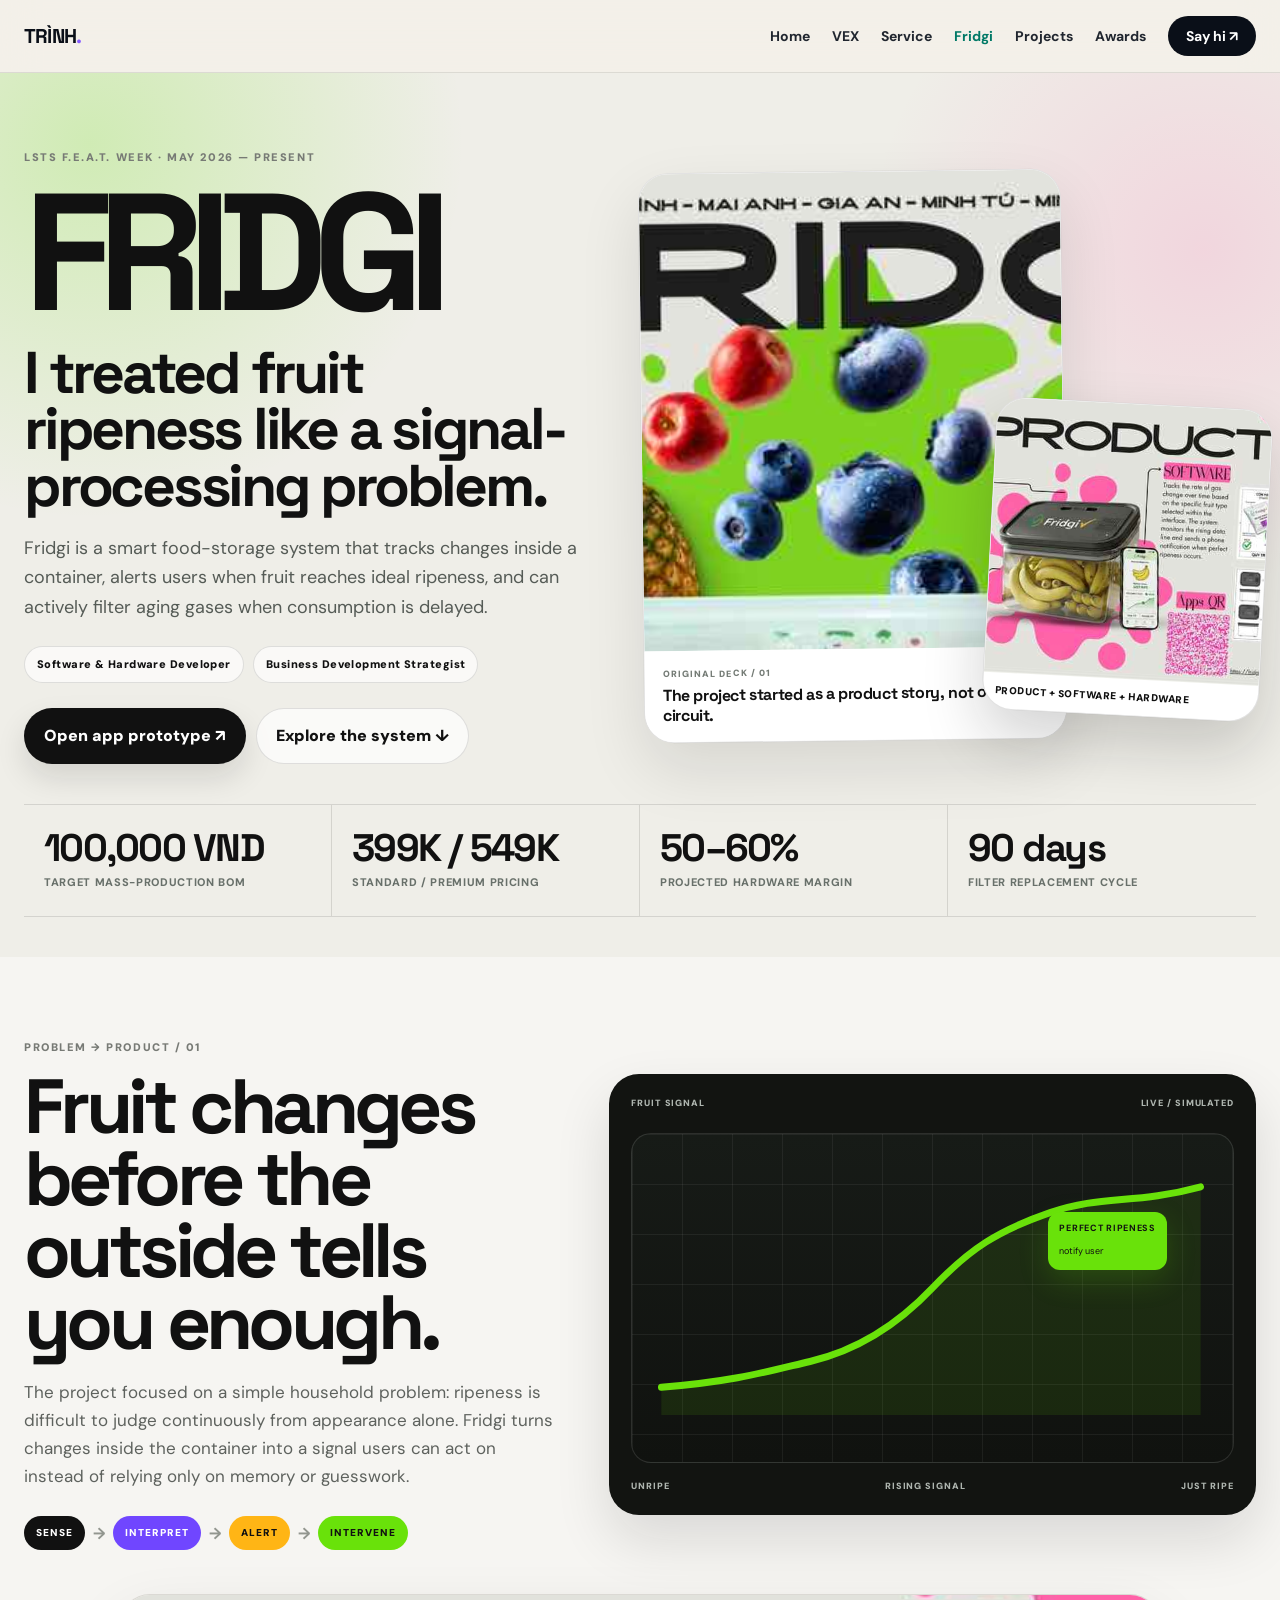
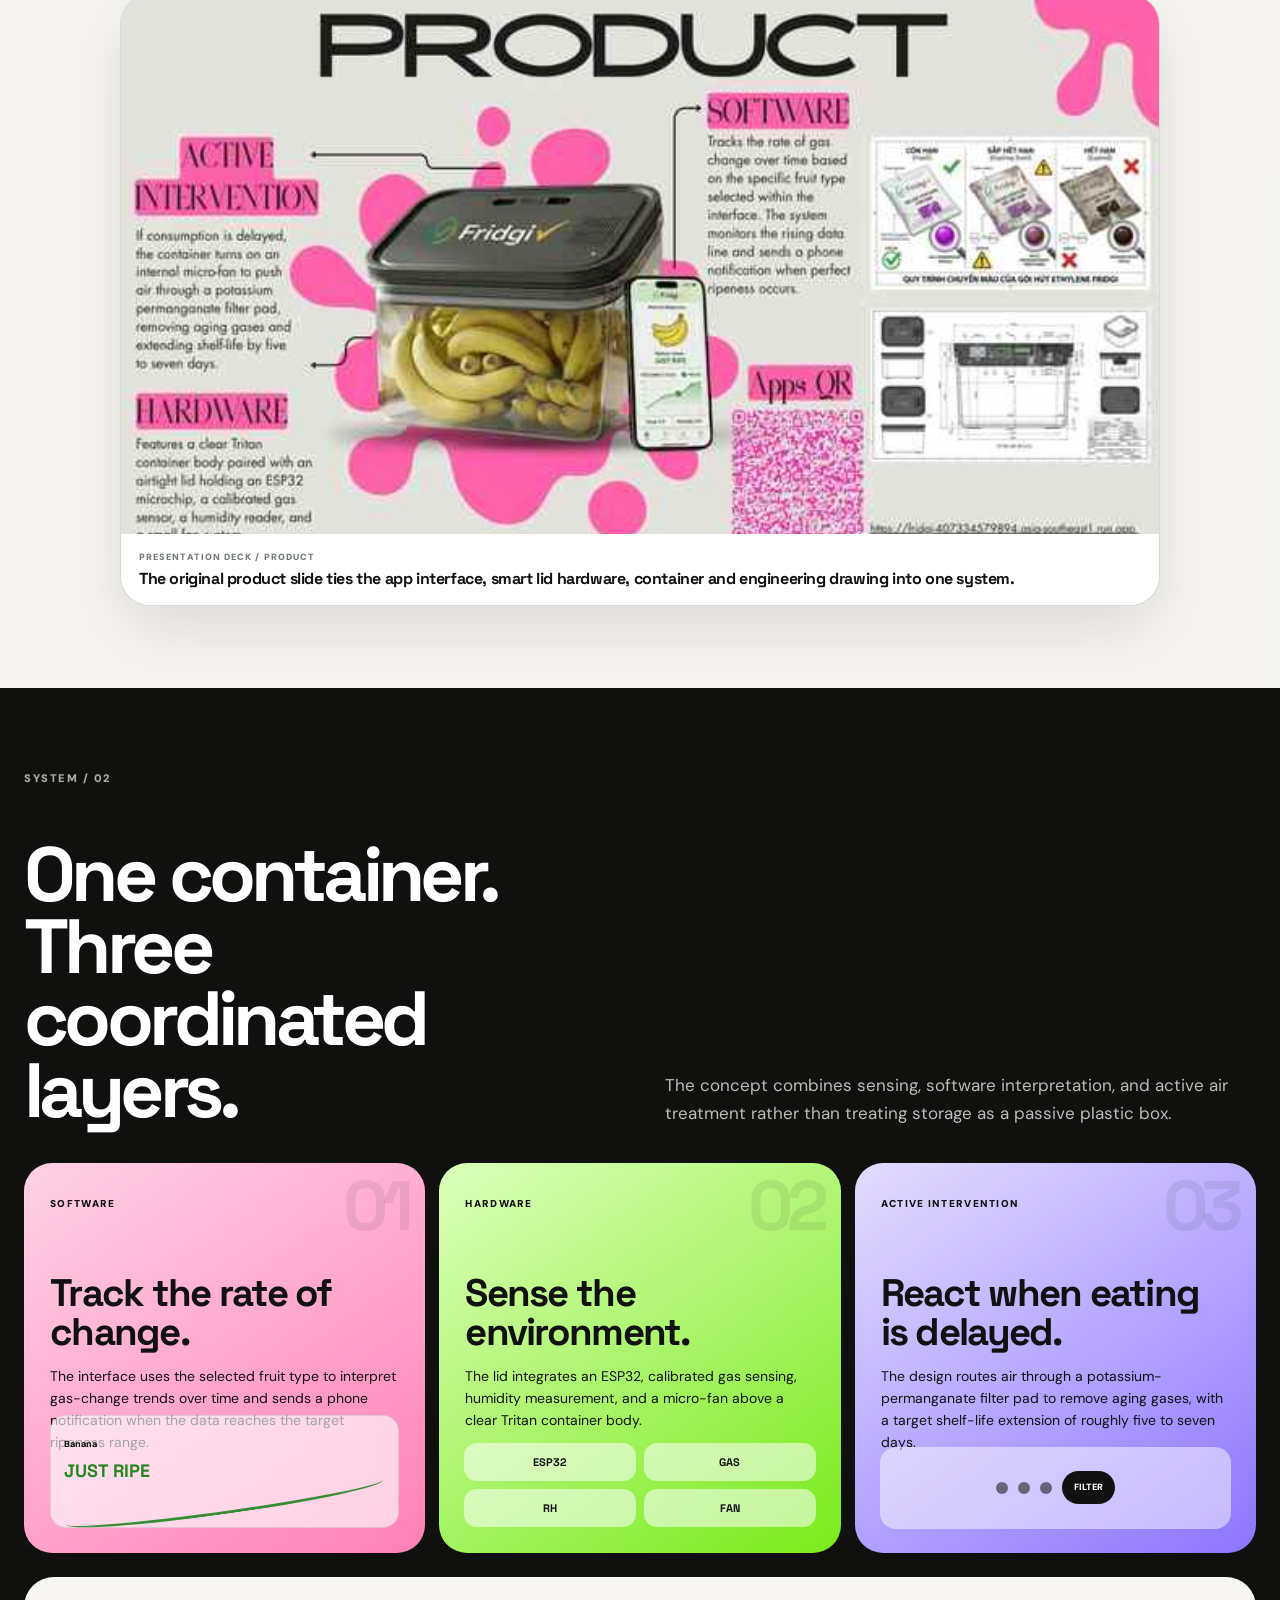
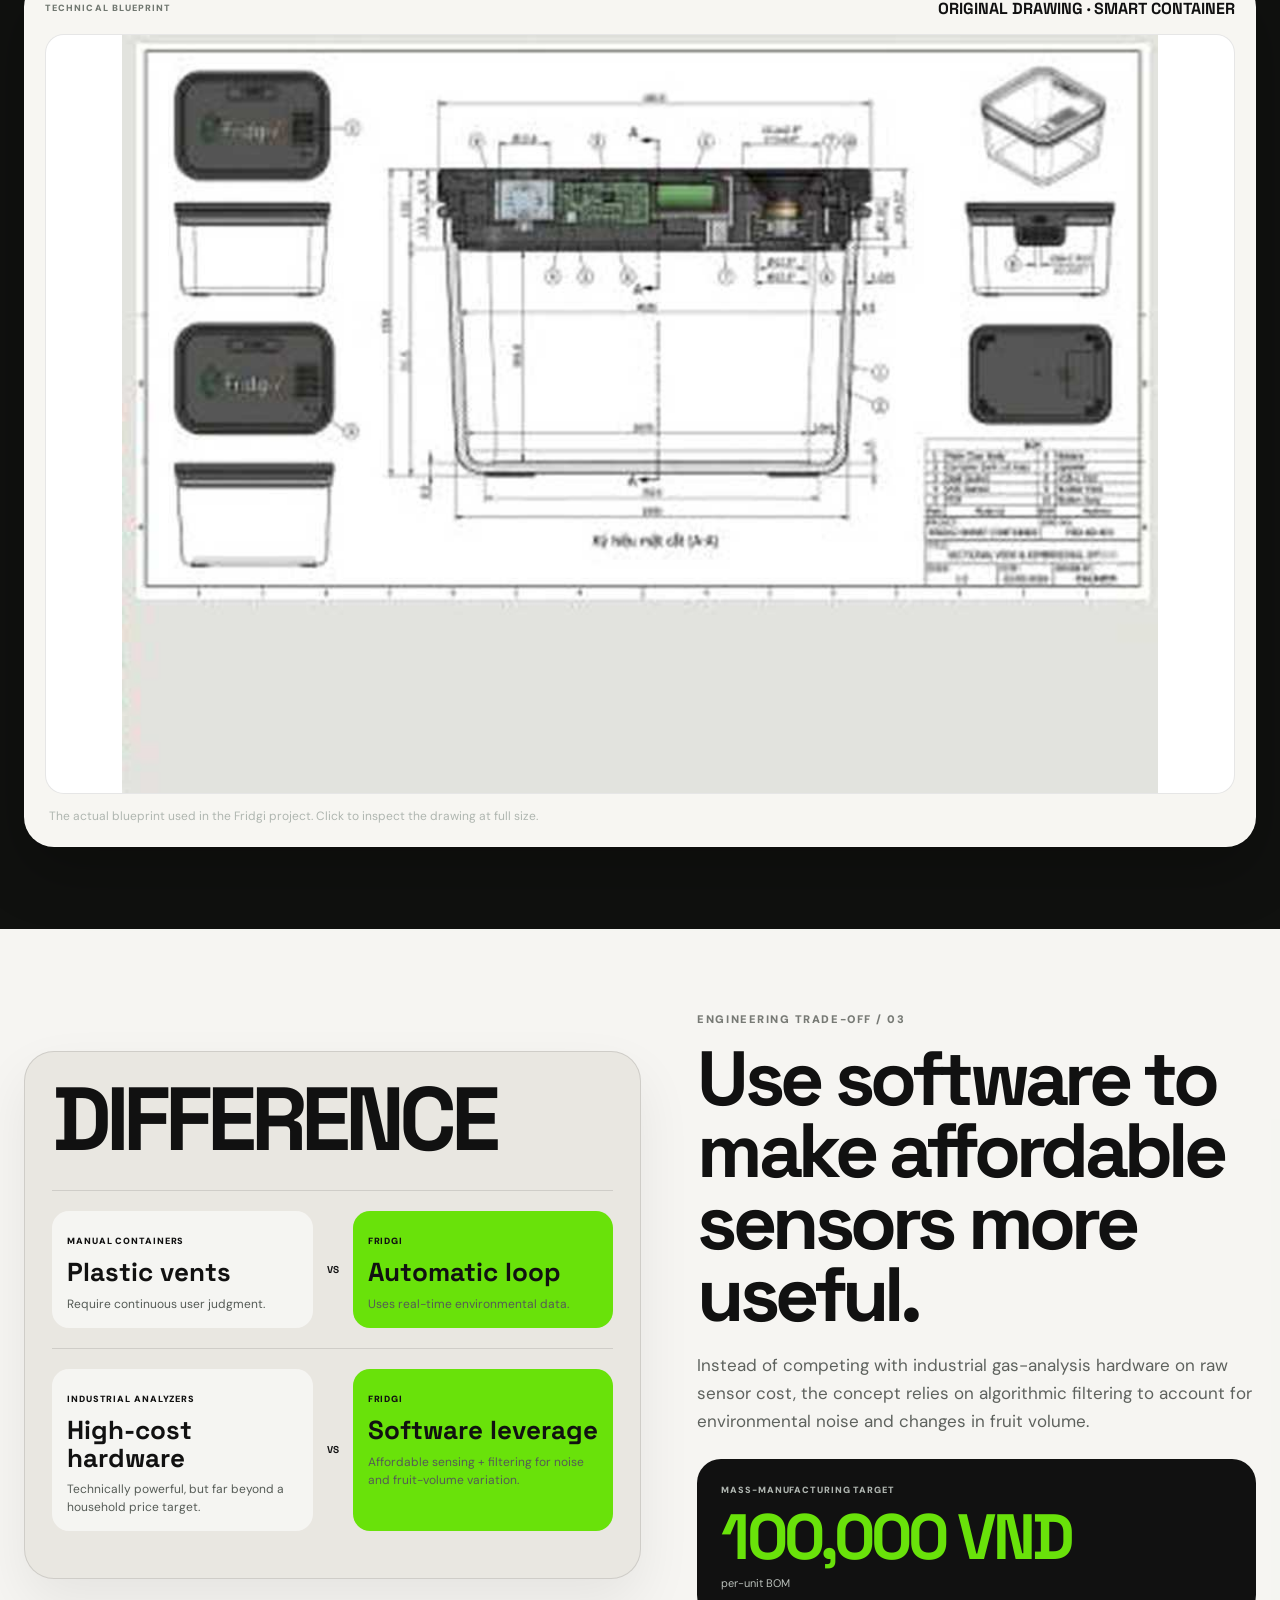
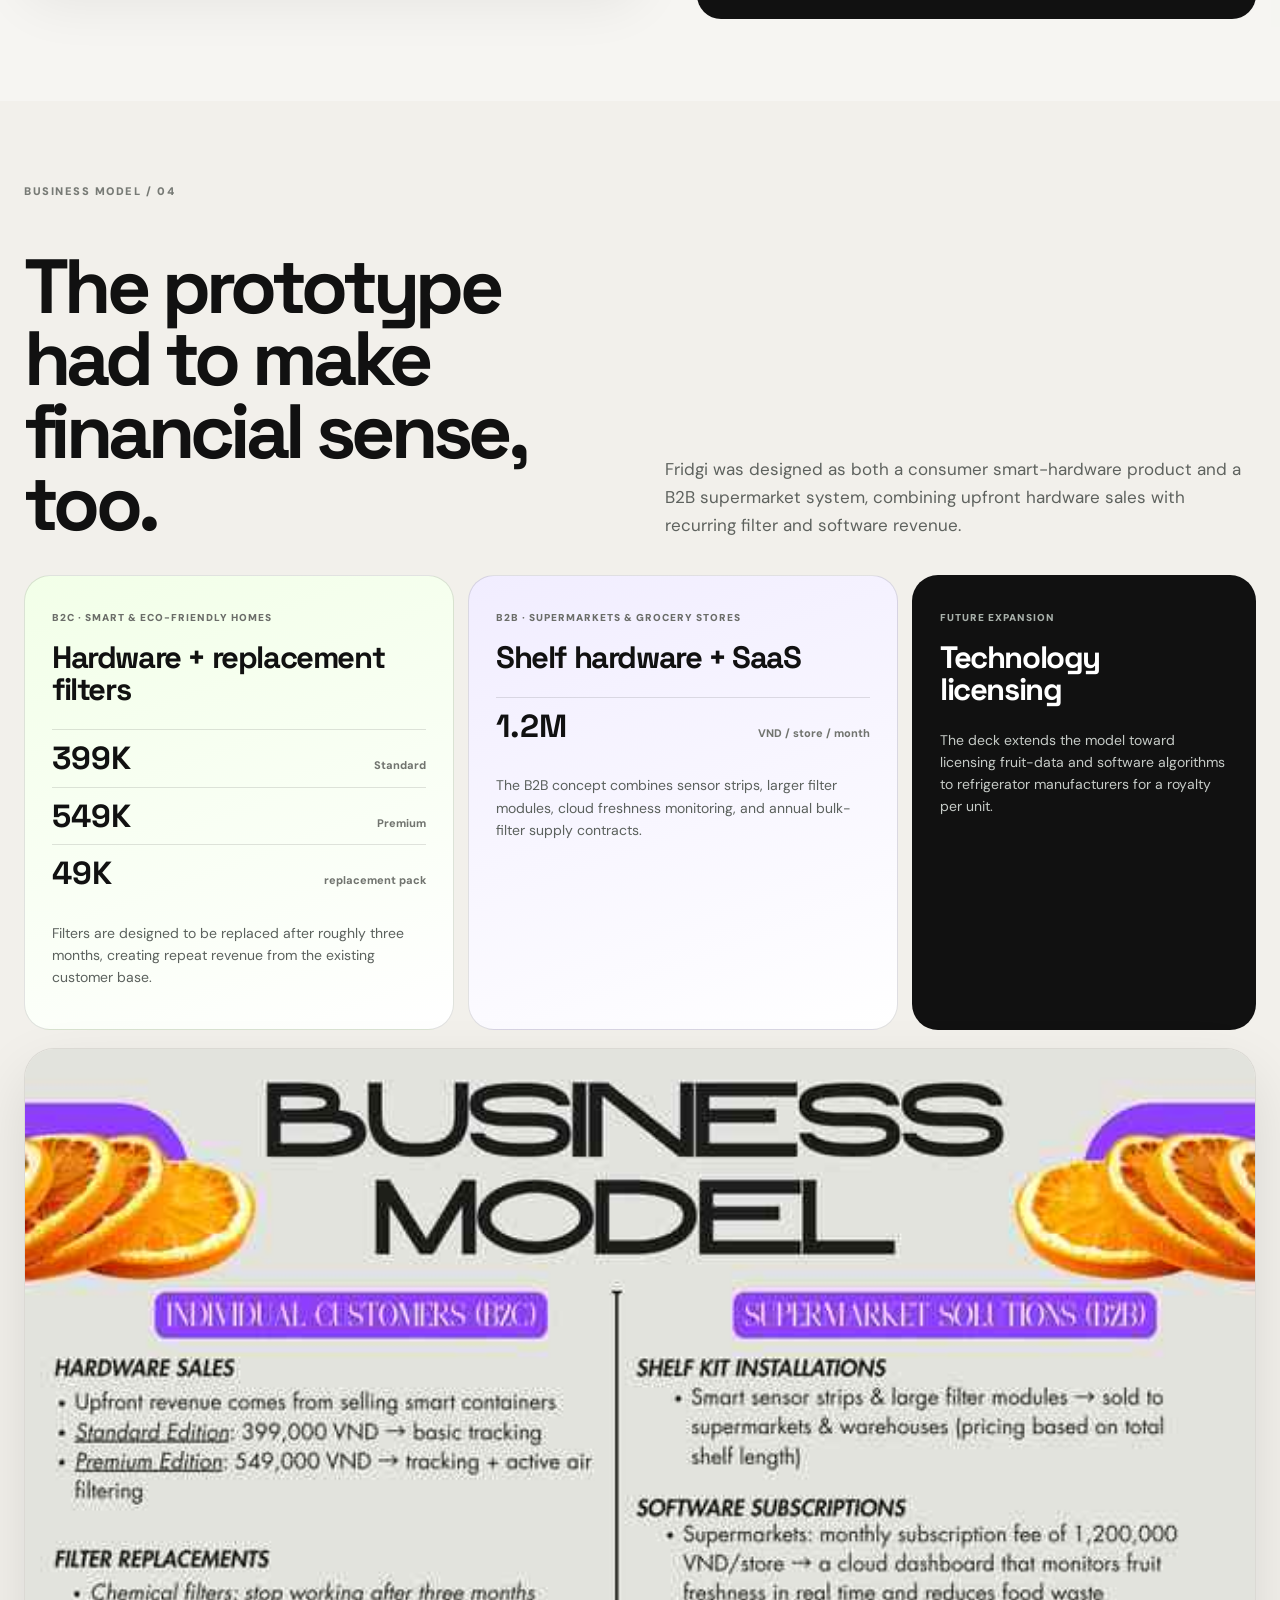
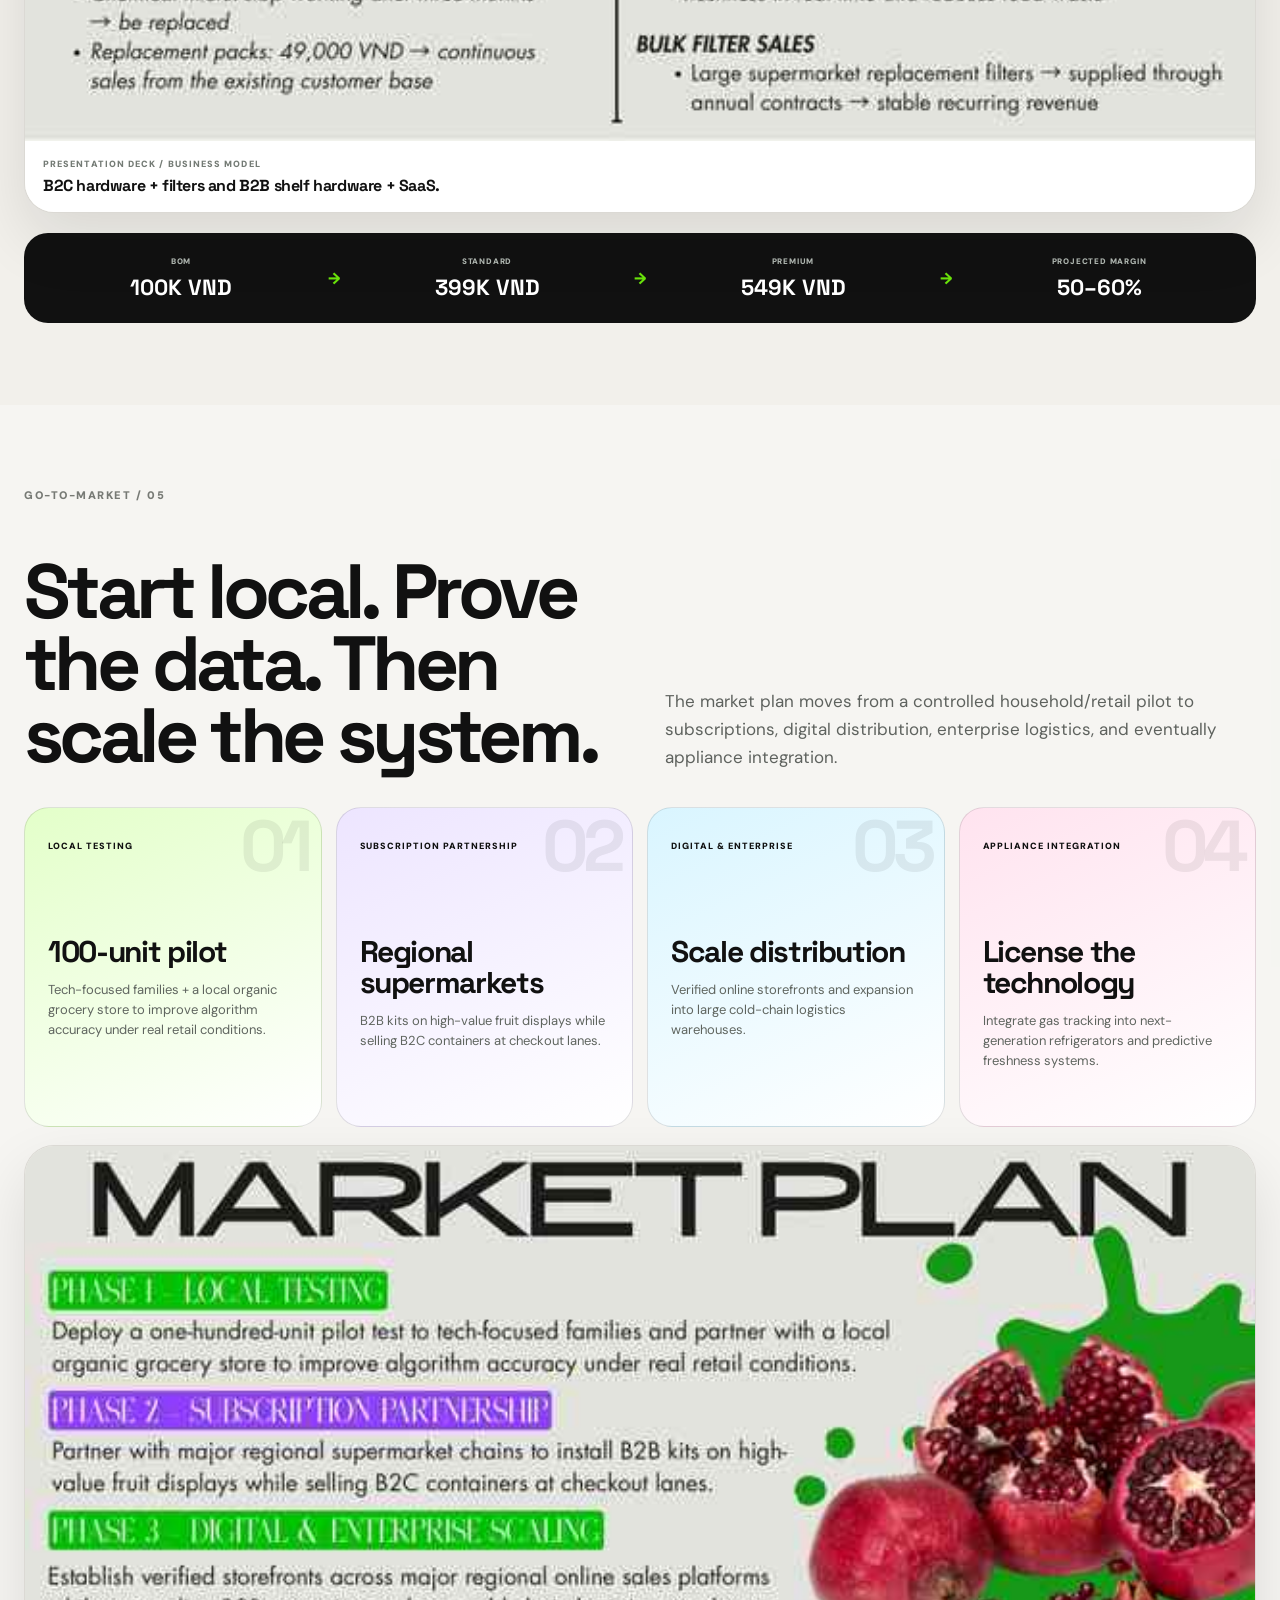
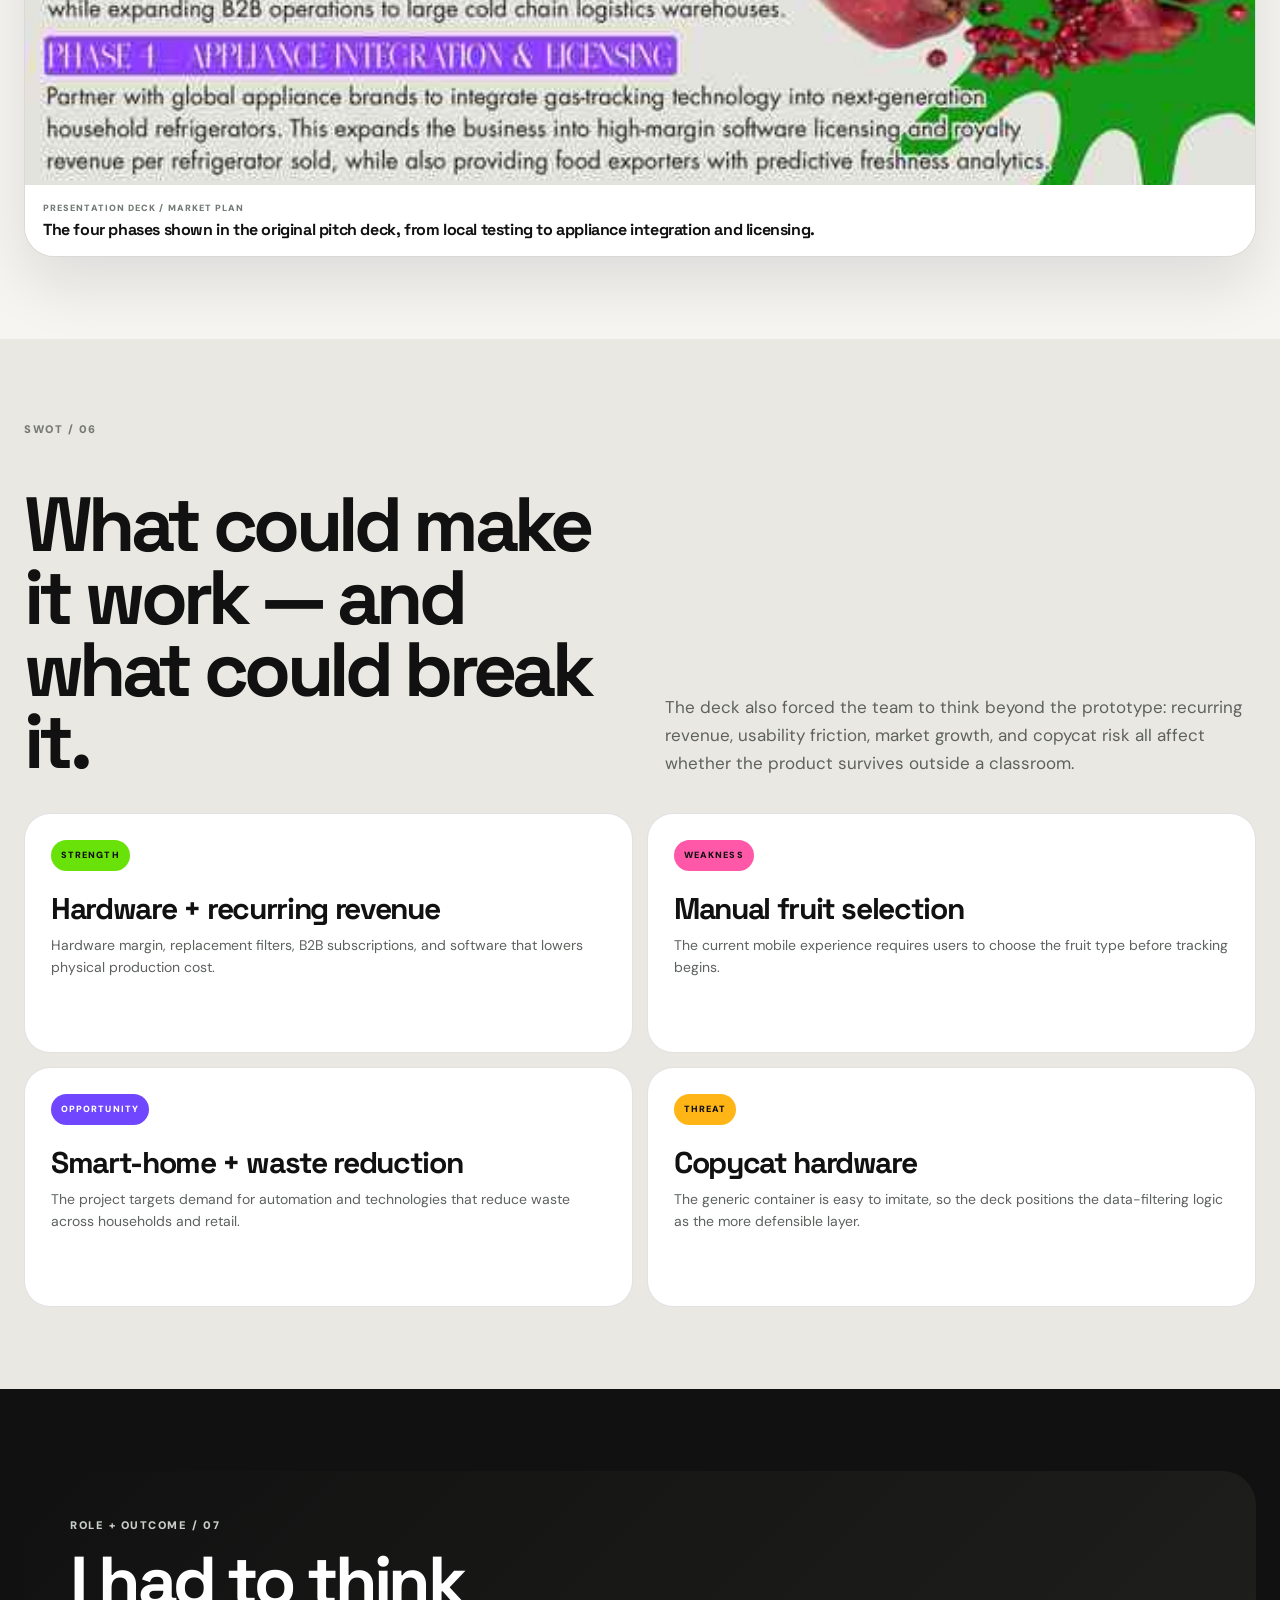
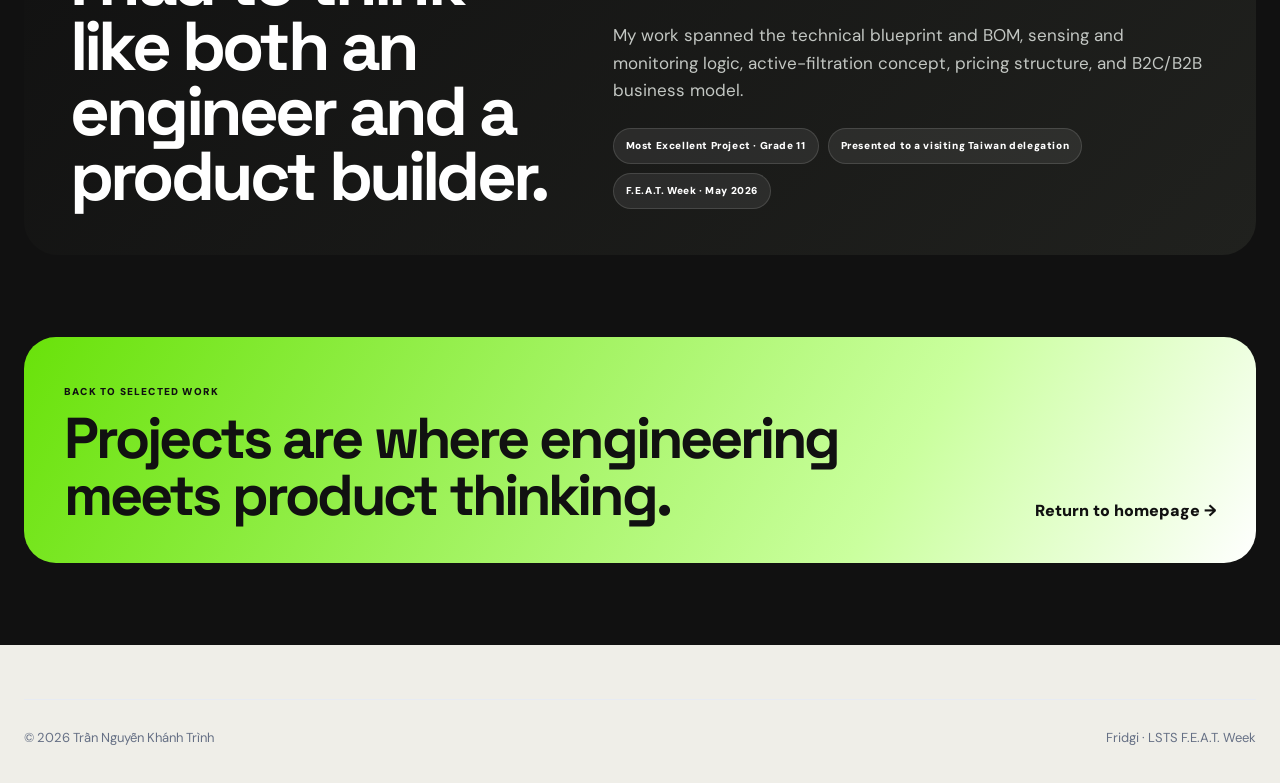
==== commit cd6d1aaf: "Add files via upload" ====
--- a/feat.html
+++ b/feat.html
@@ -10,6 +10,35 @@
   <link href="https://fonts.googleapis.com/css2?family=DM+Sans:wght@400;500;600;700;800&family=Space+Grotesk:wght@500;600;700&display=swap" rel="stylesheet">
   <link rel="stylesheet" href="styles.css">
   <link rel="stylesheet" href="feat.css">
+
+  <style id="feat-deck-evidence-styles">
+    .feat-hero-evidence{position:relative;display:grid;grid-template-columns:1fr .42fr;gap:14px;align-items:end;min-height:570px}
+    .deck-hero-proof,.deck-mini-shot,.deck-shot,.blueprint-real{margin:0;overflow:hidden;border-radius:30px;border:1px solid rgba(17,17,17,.12);background:#fff;box-shadow:0 26px 62px rgba(17,17,17,.11)}
+    .deck-hero-proof{align-self:stretch;display:grid;grid-template-rows:1fr auto;transform:rotate(-.7deg)}
+    .deck-hero-proof img{width:100%;height:100%;min-height:470px;object-fit:cover;display:block;background:#ebe9e1;transition:transform .5s cubic-bezier(.2,.8,.2,1)}
+    .deck-mini-shot{position:absolute;right:-10px;bottom:26px;width:45%;transform:rotate(3deg);z-index:3;box-shadow:0 28px 60px rgba(17,17,17,.18)}
+    .deck-mini-shot img{width:100%;aspect-ratio:1/1;object-fit:cover;display:block}
+    .deck-mini-shot figcaption{padding:10px 12px;font-size:10px;font-weight:900;letter-spacing:.05em;text-transform:uppercase}
+    .deck-hero-proof figcaption,.deck-shot figcaption{display:grid;gap:5px;padding:16px 18px;background:#fff;color:#111}
+    .deck-hero-proof figcaption span,.deck-shot figcaption span{font-size:9px;font-weight:900;letter-spacing:.12em;text-transform:uppercase;color:#747b75}
+    .deck-hero-proof figcaption strong,.deck-shot figcaption strong{font:700 16px/1.25 "Space Grotesk",sans-serif;letter-spacing:-.025em}
+    .deck-hero-proof:hover img,.deck-shot:hover img{transform:scale(1.025)}
+    .deck-evidence-row,.deck-evidence-grid{margin-top:26px}
+    .deck-evidence-grid{display:grid;grid-template-columns:1fr;gap:16px}
+    .deck-shot{background:#f7f5ef}
+    .deck-shot img{width:100%;display:block;aspect-ratio:16/9;object-fit:cover;transition:transform .45s cubic-bezier(.2,.8,.2,1)}
+    .deck-shot.wide img{aspect-ratio:16/8.3}
+    .problem-section .deck-evidence-row{margin-top:44px}
+    .problem-section .deck-shot{max-width:1040px;margin-inline:auto}
+    .blueprint-real{margin-top:24px;padding:20px;background:#f7f6f2;color:#111;border-color:rgba(255,255,255,.18);box-shadow:0 24px 60px rgba(0,0,0,.24)}
+    .blueprint-real .bp-title{margin:0 0 15px}.blueprint-real .bp-title span{color:#717871}
+    .blueprint-real img{display:block;width:100%;max-height:760px;object-fit:contain;border-radius:19px;background:#fff;border:1px solid rgba(17,17,17,.1)}
+    .blueprint-real figcaption{padding:13px 4px 1px;color:#afb6b0;font-size:12px;line-height:1.55}
+    .business-section .deck-evidence-grid,.scale-section .deck-evidence-grid{margin-top:18px}
+    .feat-page figure img{user-select:none;-webkit-user-drag:none}
+    @media(max-width:1050px){.feat-hero-evidence{min-height:510px}.deck-hero-proof img{min-height:410px}.deck-mini-shot{width:38%;right:10px}}
+    @media(max-width:680px){.feat-hero-evidence{display:block;min-height:0}.deck-hero-proof{transform:none}.deck-hero-proof img{min-height:0;aspect-ratio:1/1;object-fit:cover}.deck-mini-shot{position:relative;right:auto;bottom:auto;width:64%;margin:-50px 12px 0 auto;transform:rotate(2deg)}.deck-hero-proof,.deck-mini-shot,.deck-shot,.blueprint-real{border-radius:22px}.blueprint-real{padding:12px}.deck-shot.wide img,.deck-shot img{aspect-ratio:1/1;object-fit:cover}.problem-section .deck-evidence-row{margin-top:28px}}
+  </style>
 </head>
 <body class="feat-page">
   <div class="scroll-progress" aria-hidden="true"></div>
@@ -22,7 +51,8 @@
         <a href="index.html">Home</a>
         <a href="vex.html">VEX</a>
         <a href="service.html">Service</a>
-        <a class="active" href="index.html#projects">Projects</a>
+        <a class="active" href="feat.html">Fridgi</a>
+        <a href="index.html#projects">Projects</a>
         <a href="index.html#awards">Awards</a>
         <a class="nav-btn" href="index.html#contact">Say hi ↗</a>
       </div>
@@ -49,35 +79,15 @@
           </div>
         </div>
 
-        <div class="feat-hero-art reveal-scale" aria-label="Stylized Fridgi smart container diagram">
-          <div class="hero-fruit f1">MANGO</div>
-          <div class="hero-fruit f2">BLUEBERRY</div>
-          <div class="hero-fruit f3">ORANGE</div>
-
-          <div class="fridgi-device">
-            <div class="device-lid">
-              <span class="device-logo">Fridgi✓</span>
-              <div class="lid-vent"></div>
-              <div class="lid-sensor"></div>
-            </div>
-            <div class="device-body">
-              <span class="fruit-ball b1"></span><span class="fruit-ball b2"></span><span class="fruit-ball b3"></span>
-              <span class="fruit-ball b4"></span><span class="fruit-ball b5"></span><span class="fruit-ball b6"></span>
-            </div>
-          </div>
-
-          <div class="phone-card">
-            <small>RIPENESS STATUS</small>
-            <strong>JUST RIPE</strong>
-            <div class="phone-graph"><i></i></div>
-            <span>VOC rate ↑ · humidity stable</span>
-          </div>
-
-          <div class="sensor-pill p1">GAS SENSOR</div>
-          <div class="sensor-pill p2">RH</div>
-          <div class="sensor-pill p3">ESP32</div>
-          <div class="sensor-pill p4">MICRO-FAN</div>
-          <div class="signal-line l1"></div><div class="signal-line l2"></div>
+        <div class="feat-hero-evidence reveal-scale">
+          <figure class="deck-hero-proof lightboxable">
+            <img src="assets/fridgi/cover.jpg" alt="Fridgi F.E.A.T. Week presentation cover from the original project deck">
+            <figcaption><span>ORIGINAL DECK / 01</span><strong>The project started as a product story, not only a circuit.</strong></figcaption>
+          </figure>
+          <figure class="deck-mini-shot lightboxable">
+            <img src="assets/fridgi/product.jpg" alt="Fridgi product slide showing the smart container, mobile app, hardware and blueprint">
+            <figcaption>Product + software + hardware</figcaption>
+          </figure>
         </div>
       </div>
 
@@ -113,6 +123,12 @@
           <div class="chart-foot"><span>UNRIPE</span><span>RISING SIGNAL</span><span>JUST RIPE</span></div>
         </div>
       </div>
+      <div class="container deck-evidence-row reveal-up">
+        <figure class="deck-shot wide lightboxable">
+          <img src="assets/fridgi/product.jpg" alt="Original Fridgi product slide from the presentation deck">
+          <figcaption><span>PRESENTATION DECK / PRODUCT</span><strong>The original product slide ties the app interface, smart lid hardware, container and engineering drawing into one system.</strong></figcaption>
+        </figure>
+      </div>
     </section>
 
     <section class="feat-section system-section" id="system">
@@ -147,18 +163,11 @@
           </article>
         </div>
 
-        <div class="technical-blueprint reveal-up">
-          <div class="bp-title"><span>TECHNICAL BLUEPRINT</span><strong>SMART LID · SYSTEM MAP</strong></div>
-          <div class="bp-grid">
-            <div class="bp-node">ESP32<small>controller</small></div>
-            <div class="bp-arrow">→</div>
-            <div class="bp-node">GAS + RH<small>sensing</small></div>
-            <div class="bp-arrow">→</div>
-            <div class="bp-node">FILTER LOGIC<small>noise + volume</small></div>
-            <div class="bp-arrow">→</div>
-            <div class="bp-node">PHONE ALERT<small>ripeness state</small></div>
-          </div>
-        </div>
+        <figure class="blueprint-real reveal-up lightboxable">
+          <div class="bp-title"><span>TECHNICAL BLUEPRINT</span><strong>ORIGINAL DRAWING · SMART CONTAINER</strong></div>
+          <img src="assets/fridgi/blueprint.jpg" alt="Original Fridgi technical blueprint showing the smart container dimensions and hardware layout">
+          <figcaption>The actual blueprint used in the Fridgi project. Click to inspect the drawing at full size.</figcaption>
+        </figure>
       </div>
     </section>
 
@@ -223,6 +232,13 @@
           </article>
         </div>
 
+        <div class="deck-evidence-grid reveal-up">
+          <figure class="deck-shot lightboxable">
+            <img src="assets/fridgi/business-model.jpg" alt="Original Fridgi business model slide from the F.E.A.T. Week presentation">
+            <figcaption><span>PRESENTATION DECK / BUSINESS MODEL</span><strong>B2C hardware + filters and B2B shelf hardware + SaaS.</strong></figcaption>
+          </figure>
+        </div>
+
         <div class="finance-strip reveal-up">
           <div><small>BOM</small><strong>100K VND</strong></div>
           <i>→</i>
@@ -249,6 +265,12 @@
           <article class="phase-card reveal-up"><b>03</b><small>DIGITAL &amp; ENTERPRISE</small><h3>Scale distribution</h3><p>Verified online storefronts and expansion into large cold-chain logistics warehouses.</p></article>
           <article class="phase-card reveal-up"><b>04</b><small>APPLIANCE INTEGRATION</small><h3>License the technology</h3><p>Integrate gas tracking into next-generation refrigerators and predictive freshness systems.</p></article>
         </div>
+        <div class="deck-evidence-grid reveal-up">
+          <figure class="deck-shot wide lightboxable">
+            <img src="assets/fridgi/market-plan.jpg" alt="Original Fridgi market plan slide from the F.E.A.T. Week presentation">
+            <figcaption><span>PRESENTATION DECK / MARKET PLAN</span><strong>The four phases shown in the original pitch deck, from local testing to appliance integration and licensing.</strong></figcaption>
+          </figure>
+        </div>
       </div>
     </section>
 
--- a/feat.css
+++ b/feat.css
@@ -0,0 +1,23 @@
+/* Fridgi · LSTS F.E.A.T. Week */
+.feat-page{--feat-bg:#efeee8;--feat-ink:#111;--feat-muted:#5e625e;--feat-line:rgba(17,17,17,.12);--feat-green:#69e20a;--feat-pink:#ff58a8;--feat-orange:#ffb515;--feat-purple:#7046ff;--feat-blue:#2136c8;background:var(--feat-bg);color:var(--feat-ink);font-family:"DM Sans",Inter,system-ui,sans-serif;overflow-x:hidden}
+.feat-page h1,.feat-page h2,.feat-page h3{font-family:"Space Grotesk",Inter,system-ui,sans-serif}.feat-page .container{width:min(1240px,calc(100% - 48px))}.feat-nav{position:sticky;top:0;z-index:100}
+.feat-kicker{display:block;font-size:11px;font-weight:900;letter-spacing:.14em;text-transform:uppercase;color:#777a75}.feat-kicker.light{color:#c8cfca}
+.feat-btn{display:inline-flex;align-items:center;justify-content:center;padding:14px 19px;border-radius:999px;font-weight:900;border:1px solid var(--feat-line);transition:transform .24s ease,box-shadow .24s ease}.feat-btn:hover{transform:translateY(-3px)}.feat-btn.primary{background:#111;color:#fff;box-shadow:0 14px 30px rgba(17,17,17,.12)}.feat-btn.ghost{background:rgba(255,255,255,.68);color:#111}
+.feat-hero{padding:76px 0 40px;background:radial-gradient(circle at 7% 8%,rgba(105,226,10,.23),transparent 26%),radial-gradient(circle at 94% 20%,rgba(255,88,168,.16),transparent 24%),var(--feat-bg)}.feat-hero-grid{display:grid;grid-template-columns:.95fr 1.05fr;gap:60px;align-items:center}.feat-hero-copy h1{font-size:clamp(88px,13vw,190px);line-height:.77;letter-spacing:-.09em;margin:22px 0 28px}.feat-hero-copy h2{font-size:clamp(32px,4.6vw,64px);line-height:.96;letter-spacing:-.055em;margin:0 0 20px;max-width:720px}.feat-hero-copy>p{font-size:18px;line-height:1.62;color:#555b56;max-width:650px}.feat-role-row{display:flex;flex-wrap:wrap;gap:9px;margin:24px 0}.feat-role-row span{padding:9px 12px;border-radius:999px;border:1px solid var(--feat-line);background:rgba(255,255,255,.65);font-size:11px;font-weight:900;letter-spacing:.04em}.feat-actions{display:flex;flex-wrap:wrap;gap:10px;margin-top:25px}
+.feat-hero-art{position:relative;min-height:570px;border-radius:34px;overflow:hidden;background:linear-gradient(145deg,#deddd6,#f6f4ed);box-shadow:0 30px 75px rgba(17,17,17,.11);isolation:isolate}.feat-hero-art:before{content:"";position:absolute;width:430px;height:430px;border-radius:48% 52% 58% 42%;background:var(--feat-green);left:17%;top:13%;transform:rotate(-7deg);opacity:.92}.feat-hero-art:after{content:"";position:absolute;width:220px;height:220px;border-radius:42% 58% 37% 63%;background:var(--feat-pink);right:-70px;bottom:-60px;transform:rotate(25deg);opacity:.78}
+.fridgi-device{position:absolute;z-index:5;left:50%;top:52%;transform:translate(-50%,-50%) rotate(-1deg);width:62%;max-width:430px;filter:drop-shadow(0 30px 25px rgba(0,0,0,.18))}.device-lid{height:100px;border-radius:28px 28px 20px 20px;background:linear-gradient(180deg,#2b2f2d,#111614);position:relative;box-shadow:inset 0 -10px 20px rgba(0,0,0,.3)}.device-logo{position:absolute;left:26px;top:31px;color:#fff;font:700 26px "Space Grotesk";letter-spacing:-.05em}.lid-vent{position:absolute;right:28px;top:24px;width:64px;height:28px;border-radius:12px;background:repeating-linear-gradient(90deg,#0c0d0d 0 5px,#3f4542 5px 8px)}.lid-sensor{position:absolute;right:107px;top:26px;width:38px;height:38px;border-radius:50%;border:5px solid #535b56;box-shadow:inset 0 0 0 6px #171a18}.device-body{height:300px;margin:0 16px;border:5px solid rgba(255,255,255,.9);border-top:0;border-radius:0 0 34px 34px;background:linear-gradient(160deg,rgba(255,255,255,.82),rgba(227,239,224,.58));backdrop-filter:blur(2px);position:relative;overflow:hidden;box-shadow:inset 0 0 0 1px rgba(17,17,17,.08)}.fruit-ball{position:absolute;border-radius:50%;box-shadow:inset -10px -12px 18px rgba(0,0,0,.13),0 10px 20px rgba(0,0,0,.08)}.fruit-ball.b1{width:88px;height:88px;background:#ffd928;left:18px;bottom:25px}.fruit-ball.b2{width:95px;height:95px;background:#ff8c22;left:84px;bottom:52px}.fruit-ball.b3{width:75px;height:75px;background:#bb1827;left:180px;bottom:24px}.fruit-ball.b4{width:90px;height:90px;background:#6d1b87;right:30px;bottom:65px}.fruit-ball.b5{width:70px;height:70px;background:#193da2;right:108px;top:28px}.fruit-ball.b6{width:72px;height:72px;background:#ffc70b;left:48px;top:45px}
+.phone-card{position:absolute;z-index:7;right:26px;top:165px;width:160px;height:310px;border:8px solid #121514;border-radius:30px;background:#f8faf7;padding:18px 13px;box-shadow:0 24px 45px rgba(0,0,0,.18);transform:rotate(4deg)}.phone-card:before{content:"";position:absolute;top:7px;left:50%;transform:translateX(-50%);width:48px;height:7px;border-radius:99px;background:#171a18}.phone-card small{display:block;margin-top:14px;font-size:8px;font-weight:900;letter-spacing:.1em;color:#7b817d}.phone-card strong{display:block;color:#2b9d25;font:700 22px/1 "Space Grotesk";margin-top:8px}.phone-graph{height:95px;margin:25px 0 12px;border-bottom:1px solid #adb5af;border-left:1px solid #adb5af;position:relative;overflow:hidden}.phone-graph i{position:absolute;left:8px;bottom:15px;width:125px;height:70px;border-bottom:5px solid #4caf3d;border-radius:0 0 90% 0;transform:rotate(-18deg)}.phone-card>span{font-size:8px;color:#606762;line-height:1.4}
+.sensor-pill{position:absolute;z-index:8;padding:9px 12px;border-radius:999px;font-size:9px;font-weight:900;letter-spacing:.09em;box-shadow:0 12px 28px rgba(17,17,17,.12)}.p1{left:24px;top:92px;background:#fff}.p2{left:42px;bottom:78px;background:var(--feat-orange)}.p3{right:80px;top:70px;background:#111;color:#fff}.p4{left:18px;top:260px;background:var(--feat-purple);color:#fff}.signal-line{position:absolute;z-index:3;border:1px dashed rgba(17,17,17,.32);border-radius:50%}.l1{width:430px;height:430px;left:9%;top:12%}.l2{width:520px;height:520px;right:-14%;top:2%}.hero-fruit{position:absolute;z-index:2;font:800 9px "Space Grotesk";letter-spacing:.08em}.hero-fruit.f1{left:40px;top:38px}.hero-fruit.f2{right:48px;bottom:45px}.hero-fruit.f3{right:24px;top:28px}
+.feat-metric-strip{display:grid;grid-template-columns:repeat(4,1fr);margin-top:40px;border-top:1px solid var(--feat-line);border-bottom:1px solid var(--feat-line)}.feat-metric-strip div{padding:24px 20px;border-right:1px solid var(--feat-line)}.feat-metric-strip div:last-child{border-right:0}.feat-metric-strip strong{display:block;font:700 clamp(26px,3vw,42px)/1 "Space Grotesk";letter-spacing:-.045em}.feat-metric-strip span{display:block;margin-top:7px;font-size:11px;font-weight:800;color:#68706a;text-transform:uppercase;letter-spacing:.06em}
+.feat-section{padding:82px 0}.feat-section:nth-of-type(even){background:rgba(255,255,255,.4)}.feat-split{display:grid;grid-template-columns:.9fr 1.1fr;gap:56px;align-items:center}.feat-split.reverse{grid-template-columns:1.05fr .95fr}.feat-copy h2,.feat-head h2{font-size:clamp(44px,6vw,78px);line-height:.94;letter-spacing:-.06em;margin:13px 0 20px}.feat-copy p,.feat-head p{font-size:17px;line-height:1.65;color:var(--feat-muted);max-width:760px}.feat-head{display:grid;grid-template-columns:1fr 1fr;gap:50px;align-items:end;margin-bottom:36px}.feat-head .feat-kicker{grid-column:1/-1}.feat-head h2,.feat-head p{margin-top:0;margin-bottom:0}.feat-flow{display:flex;align-items:center;gap:8px;flex-wrap:wrap;margin-top:26px}.feat-flow span{padding:9px 12px;border-radius:999px;background:#111;color:#fff;font-size:10px;font-weight:900;letter-spacing:.1em}.feat-flow span:nth-of-type(2){background:var(--feat-purple)}.feat-flow span:nth-of-type(3){background:var(--feat-orange);color:#111}.feat-flow span:nth-of-type(4){background:var(--feat-green);color:#111}.feat-flow b{color:#92968f}
+.ripeness-panel{padding:22px;border-radius:30px;background:#121411;color:#fff;box-shadow:0 25px 55px rgba(17,17,17,.12)}.panel-top,.chart-foot{display:flex;justify-content:space-between;gap:20px;font-size:9px;font-weight:900;letter-spacing:.1em;color:#aeb5af}.chart-stage{height:330px;margin:22px 0 16px;position:relative;border:1px solid rgba(255,255,255,.12);border-radius:20px;overflow:hidden;background:linear-gradient(180deg,#171b17,#10120f)}.chart-grid{position:absolute;inset:0;background-image:linear-gradient(rgba(255,255,255,.06) 1px,transparent 1px),linear-gradient(90deg,rgba(255,255,255,.06) 1px,transparent 1px);background-size:50px 50px}.chart-stage svg{position:absolute;inset:25px 18px 35px;width:calc(100% - 36px);height:calc(100% - 60px)}.chart-path{fill:none;stroke:var(--feat-green);stroke-width:7;stroke-linecap:round}.chart-area{fill:rgba(105,226,10,.10)}.chart-marker{position:absolute;right:11%;top:24%;padding:9px 11px;border-radius:12px;background:var(--feat-green);color:#111;box-shadow:0 10px 30px rgba(105,226,10,.18)}.chart-marker b{display:block;font-size:9px;letter-spacing:.08em}.chart-marker span{font-size:9px}
+.system-section{background:#10110f!important;color:#fff}.system-section .feat-kicker{color:#a8b0a8}.system-section .feat-head p{color:#b8bdb9}.system-grid{display:grid;grid-template-columns:repeat(3,1fr);gap:14px}.system-card{position:relative;min-height:390px;padding:26px;border-radius:28px;overflow:hidden;color:#111}.system-card.software{background:linear-gradient(145deg,#ffd1e5,#ff7fb7)}.system-card.hardware{background:linear-gradient(145deg,#dcffbb,#79ea1b)}.system-card.intervention{background:linear-gradient(145deg,#e3dcff,#8d74ff)}.system-card small{font-size:10px;font-weight:900;letter-spacing:.13em}.system-card h3{font-size:clamp(29px,3vw,44px);line-height:1;letter-spacing:-.045em;margin:60px 0 14px}.system-card p{font-size:14px;line-height:1.58;margin:0}.system-no{position:absolute;right:18px;top:8px;font:700 70px/1 "Space Grotesk";color:rgba(17,17,17,.08);letter-spacing:-.09em}.mini-screen{position:absolute;left:26px;right:26px;bottom:25px;padding:13px;border-radius:16px;background:rgba(255,255,255,.62);border:1px solid rgba(17,17,17,.1)}.mini-screen span{font-size:9px;font-weight:800}.mini-screen b{display:block;margin-top:4px;font:700 18px "Space Grotesk";color:#26861f}.mini-screen i{display:block;height:24px;margin-top:8px;border-bottom:3px solid #388d34;border-radius:50%;transform:rotate(-8deg)}.hardware-map{position:absolute;left:25px;right:25px;bottom:26px;display:grid;grid-template-columns:1fr 1fr;gap:8px}.hardware-map span{padding:12px;border-radius:13px;background:rgba(255,255,255,.55);font:800 11px "Space Grotesk";text-align:center}.airflow{position:absolute;left:25px;right:25px;bottom:24px;height:82px;border-radius:16px;background:rgba(255,255,255,.48);display:flex;align-items:center;justify-content:center;gap:10px}.airflow i{width:12px;height:12px;border-radius:50%;background:#111;opacity:.55;animation:airDot 1.9s ease-in-out infinite}.airflow i:nth-child(2){animation-delay:.25s}.airflow i:nth-child(3){animation-delay:.5s}.airflow span{padding:9px 12px;border-radius:999px;background:#111;color:#fff;font-size:9px;font-weight:900}@keyframes airDot{0%,100%{transform:translateX(-8px);opacity:.25}50%{transform:translateX(8px);opacity:.8}}.technical-blueprint{margin-top:18px;padding:24px;border-radius:25px;border:1px solid rgba(255,255,255,.13);background:#171916}.bp-title{display:flex;justify-content:space-between;gap:20px;align-items:center;margin-bottom:20px}.bp-title span{font-size:9px;font-weight:900;letter-spacing:.12em;color:#9fa7a1}.bp-title strong{font:700 16px "Space Grotesk"}.bp-grid{display:grid;grid-template-columns:1fr auto 1fr auto 1fr auto 1fr;gap:12px;align-items:center}.bp-node{padding:18px;border-radius:18px;background:#f4f3ed;color:#111;font:700 17px "Space Grotesk";text-align:center}.bp-node small{display:block;margin-top:5px;font:800 9px "DM Sans";color:#6b706c;text-transform:uppercase;letter-spacing:.08em}.bp-arrow{color:var(--feat-green);font-size:24px;font-weight:900}
+.difference-board{padding:27px;border-radius:30px;background:#e9e7e1;border:1px solid var(--feat-line);box-shadow:0 24px 55px rgba(17,17,17,.07)}.diff-title{font:700 clamp(54px,7vw,92px)/.9 "Space Grotesk";letter-spacing:-.07em;margin-bottom:30px}.diff-row{display:grid;grid-template-columns:1fr auto 1fr;gap:14px;align-items:stretch;border-top:1px solid var(--feat-line);padding:20px 0}.diff-row article{padding:15px;border-radius:17px;background:rgba(255,255,255,.58)}.diff-row article.fridgi-side{background:var(--feat-green)}.diff-row>b{align-self:center;font:900 10px "Space Grotesk"}.diff-row small{font-size:9px;font-weight:900;letter-spacing:.1em}.diff-row strong{display:block;font:700 26px/1.05 "Space Grotesk";margin:8px 0}.diff-row p{font-size:12px;line-height:1.5;color:#555b56;margin:0}.bom-callout{margin-top:24px;padding:24px;border-radius:24px;background:#111;color:#fff}.bom-callout small{display:block;font-size:9px;font-weight:900;letter-spacing:.1em;color:#aeb4af}.bom-callout strong{display:block;font:700 clamp(42px,5vw,66px)/1 "Space Grotesk";letter-spacing:-.06em;margin-top:8px;color:var(--feat-green)}.bom-callout span{font-size:11px;color:#bac0bb}
+.business-section{background:#f2f0eb!important}.business-grid{display:grid;grid-template-columns:1fr 1fr .8fr;gap:14px}.business-card{padding:27px;border-radius:26px;border:1px solid var(--feat-line);background:#fff;min-height:350px}.business-card.b2c{background:linear-gradient(160deg,#f2ffe8,#fff)}.business-card.b2b{background:linear-gradient(160deg,#f1edff,#fff)}.business-card.future{background:#111;color:#fff}.business-card small{font-size:10px;font-weight:900;letter-spacing:.1em;color:#6b6d69}.business-card.future small{color:#a8b0aa}.business-card h3{font-size:31px;line-height:1.04;letter-spacing:-.045em;margin:12px 0 24px}.business-card p{font-size:14px;line-height:1.58;color:#5b615d;margin-top:20px}.business-card.future p{color:#c6cbc7}.price-row{display:flex;align-items:baseline;justify-content:space-between;gap:20px;padding:12px 0;border-top:1px solid var(--feat-line)}.price-row strong{font:700 32px/1 "Space Grotesk"}.price-row span{font-size:11px;font-weight:800;color:#71746f}.finance-strip{display:grid;grid-template-columns:1fr auto 1fr auto 1fr auto 1fr;gap:12px;align-items:center;margin-top:20px;padding:22px;border-radius:24px;background:#111;color:#fff}.finance-strip div{text-align:center}.finance-strip small{display:block;font-size:8px;font-weight:900;letter-spacing:.1em;color:#aeb5af}.finance-strip strong{display:block;margin-top:5px;font:700 22px "Space Grotesk"}.finance-strip i{font-style:normal;color:var(--feat-green);font-weight:900}
+.phase-track{display:grid;grid-template-columns:repeat(4,1fr);gap:14px}.phase-card{min-height:320px;padding:23px;border-radius:25px;border:1px solid var(--feat-line);background:#fff;position:relative;overflow:hidden}.phase-card:nth-child(1){background:linear-gradient(155deg,#e3ffc9,#fff)}.phase-card:nth-child(2){background:linear-gradient(155deg,#ede5ff,#fff)}.phase-card:nth-child(3){background:linear-gradient(155deg,#d9f5ff,#fff)}.phase-card:nth-child(4){background:linear-gradient(155deg,#ffe3ef,#fff)}.phase-card>b{position:absolute;right:12px;top:2px;font:700 72px/1 "Space Grotesk";color:rgba(17,17,17,.07);letter-spacing:-.08em}.phase-card small{font-size:9px;font-weight:900;letter-spacing:.11em}.phase-card h3{font-size:30px;line-height:1.03;letter-spacing:-.045em;margin:80px 0 12px}.phase-card p{font-size:13px;line-height:1.55;color:#5f655f;margin:0}
+.swot-section{background:#eae8e2!important}.swot-grid{display:grid;grid-template-columns:1fr 1fr;gap:14px}.swot-card{min-height:240px;padding:26px;border-radius:26px;border:1px solid var(--feat-line);background:#fff}.swot-card small{display:inline-block;padding:8px 10px;border-radius:999px;font-size:9px;font-weight:900;letter-spacing:.12em}.swot-card.s small{background:var(--feat-green)}.swot-card.w small{background:var(--feat-pink)}.swot-card.o small{background:var(--feat-purple);color:#fff}.swot-card.t small{background:var(--feat-orange)}.swot-card h3{font-size:30px;line-height:1.04;letter-spacing:-.045em;margin:22px 0 10px}.swot-card p{font-size:14px;line-height:1.58;color:#5d625e;margin:0}
+.outcome-section{background:#111!important;color:#fff}.outcome-card{display:grid;grid-template-columns:.9fr 1.1fr;gap:54px;padding:46px;border-radius:34px;background:linear-gradient(135deg,#111,#20211e)}.outcome-card h2{font-size:clamp(40px,5.4vw,70px);line-height:.94;letter-spacing:-.055em;margin:14px 0 0}.outcome-copy{align-self:end}.outcome-copy p{color:#c3c7c3;font-size:17px;line-height:1.62;margin:0}.outcome-badges{display:flex;flex-wrap:wrap;gap:9px;margin-top:23px}.outcome-badges span{padding:9px 12px;border-radius:999px;background:rgba(255,255,255,.08);border:1px solid rgba(255,255,255,.13);font-size:10px;font-weight:900;letter-spacing:.06em;color:#fff}
+.feat-next{padding:0 0 82px;background:#111;color:#fff}.feat-next-card{display:grid;grid-template-columns:1fr auto;gap:30px;align-items:end;padding:40px;border-radius:32px;background:linear-gradient(120deg,var(--feat-green),#caff9e 70%,#fff);color:#111}.feat-next-card span{font-size:10px;font-weight:900;letter-spacing:.12em}.feat-next-card h2{font-size:clamp(32px,4.5vw,58px);line-height:.98;letter-spacing:-.05em;margin:8px 0 0}.feat-next-card a{font-weight:900;white-space:nowrap}
+@media(max-width:1050px){.feat-hero-grid,.feat-split,.feat-split.reverse,.outcome-card{grid-template-columns:1fr}.feat-hero-art{min-height:560px}.feat-metric-strip{grid-template-columns:1fr 1fr}.feat-metric-strip div:nth-child(2){border-right:0}.feat-metric-strip div:nth-child(-n+2){border-bottom:1px solid var(--feat-line)}.feat-head{grid-template-columns:1fr}.feat-head .feat-kicker{grid-column:auto}.system-grid,.business-grid{grid-template-columns:1fr}.phase-track{grid-template-columns:1fr 1fr}.bp-grid{grid-template-columns:1fr}.bp-arrow{transform:rotate(90deg);text-align:center}.finance-strip{grid-template-columns:1fr}.finance-strip i{transform:rotate(90deg);text-align:center}}
+@media(max-width:680px){.feat-page .container{width:min(100% - 28px,1240px)}.feat-hero{padding-top:48px}.feat-hero-copy h1{font-size:clamp(76px,26vw,118px)}.feat-hero-art{min-height:430px;border-radius:24px}.fridgi-device{width:78%;left:45%;top:54%}.phone-card{width:126px;height:250px;right:8px;top:145px;padding:14px 10px}.phone-card strong{font-size:17px}.phone-graph{height:65px}.signal-line{display:none}.sensor-pill{font-size:8px}.p1{left:10px}.p3{right:12px}.feat-metric-strip{grid-template-columns:1fr}.feat-metric-strip div{border-right:0;border-bottom:1px solid var(--feat-line)!important}.feat-metric-strip div:last-child{border-bottom:0!important}.feat-section{padding:58px 0}.phase-track,.swot-grid{grid-template-columns:1fr}.feat-next-card{grid-template-columns:1fr;align-items:start;padding:30px}.outcome-card{padding:28px}.difference-board{padding:20px}.diff-row{grid-template-columns:1fr}.diff-row>b{text-align:center}.chart-stage{height:270px}}
+@media(prefers-reduced-motion:reduce){.airflow i{animation:none}}
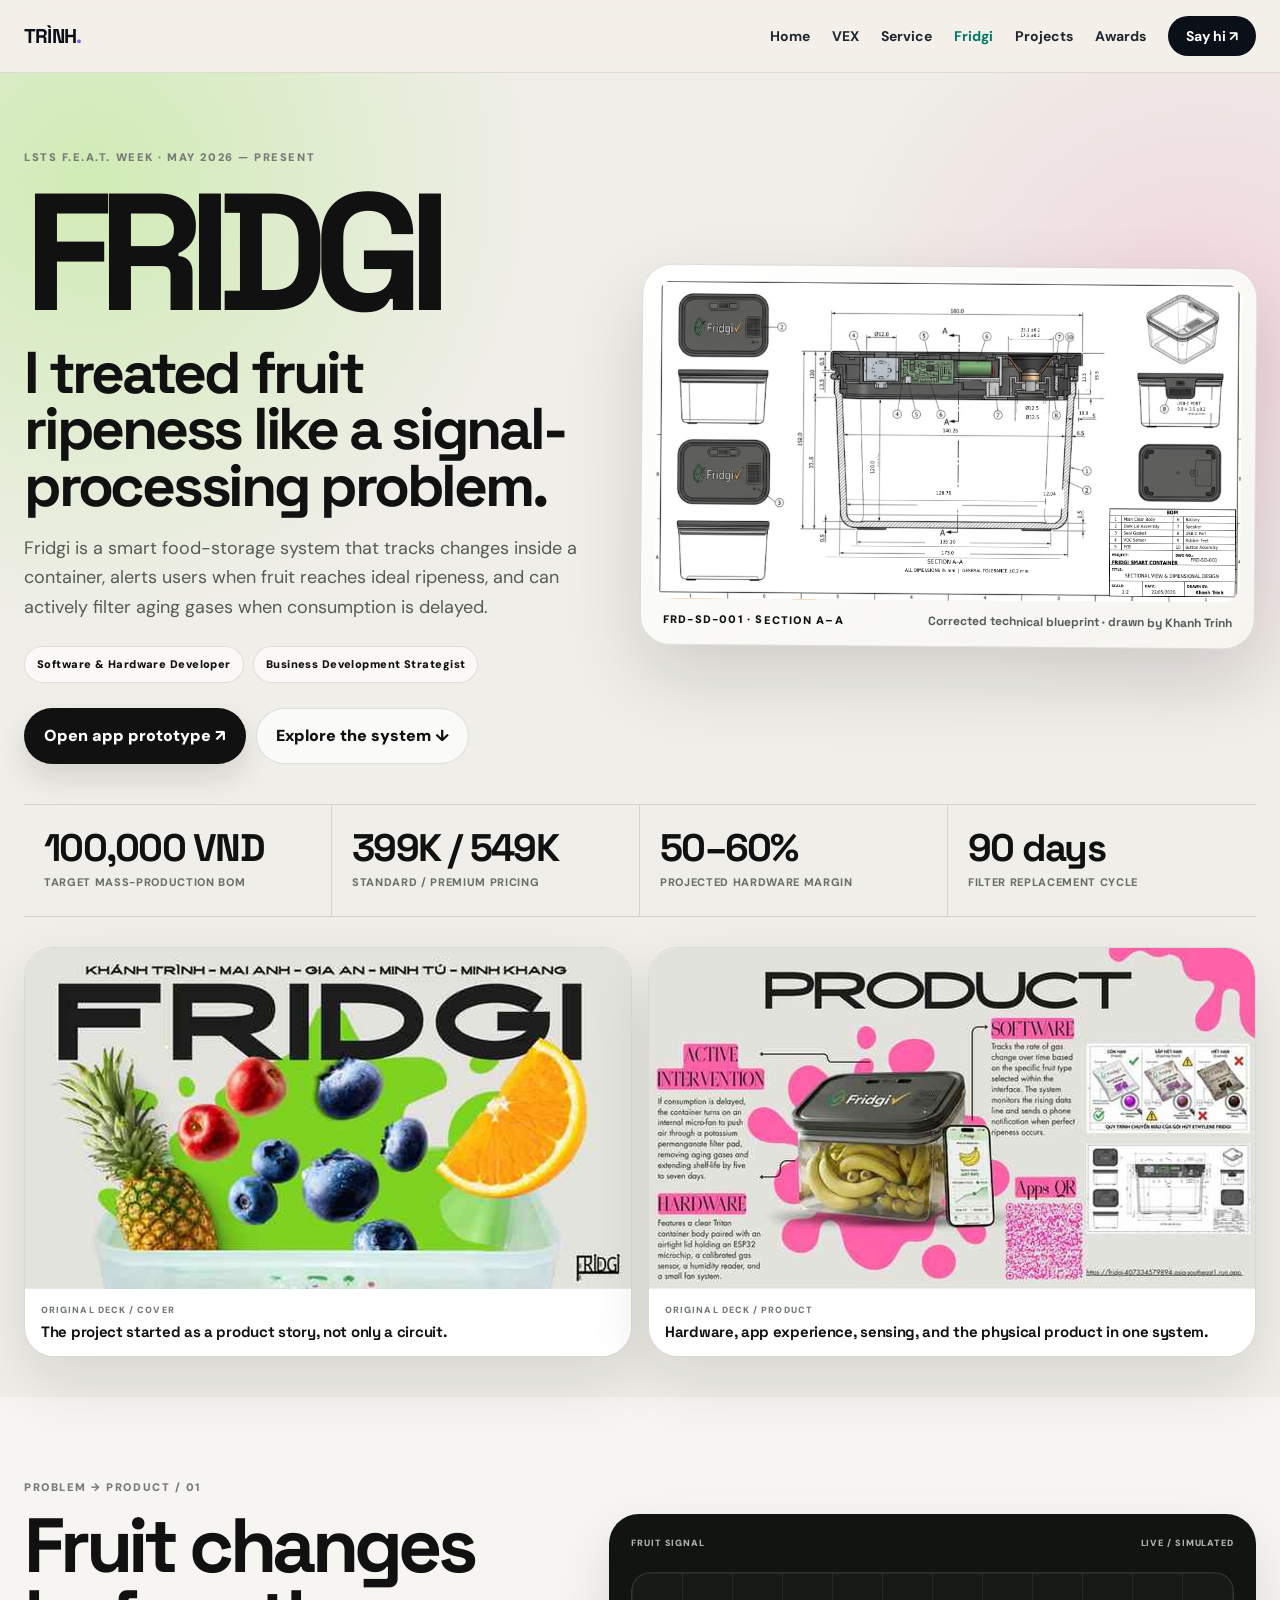
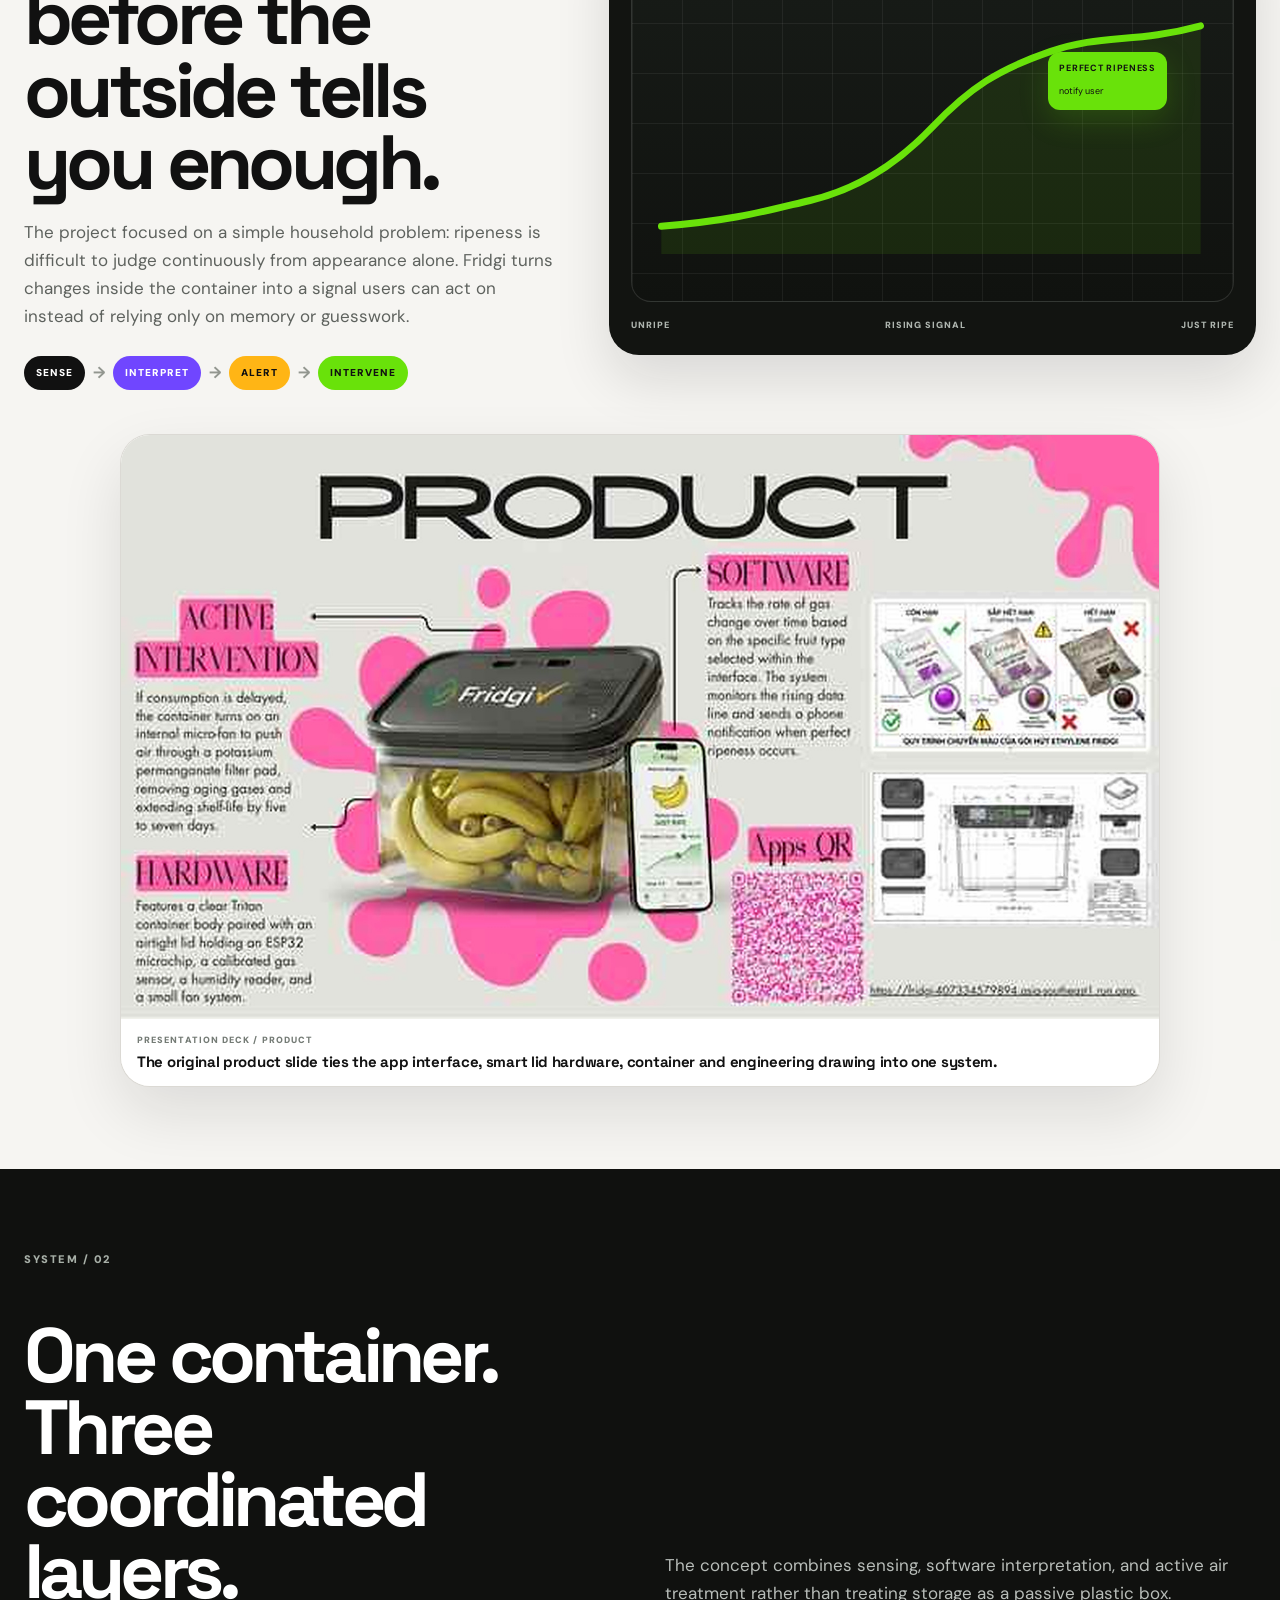
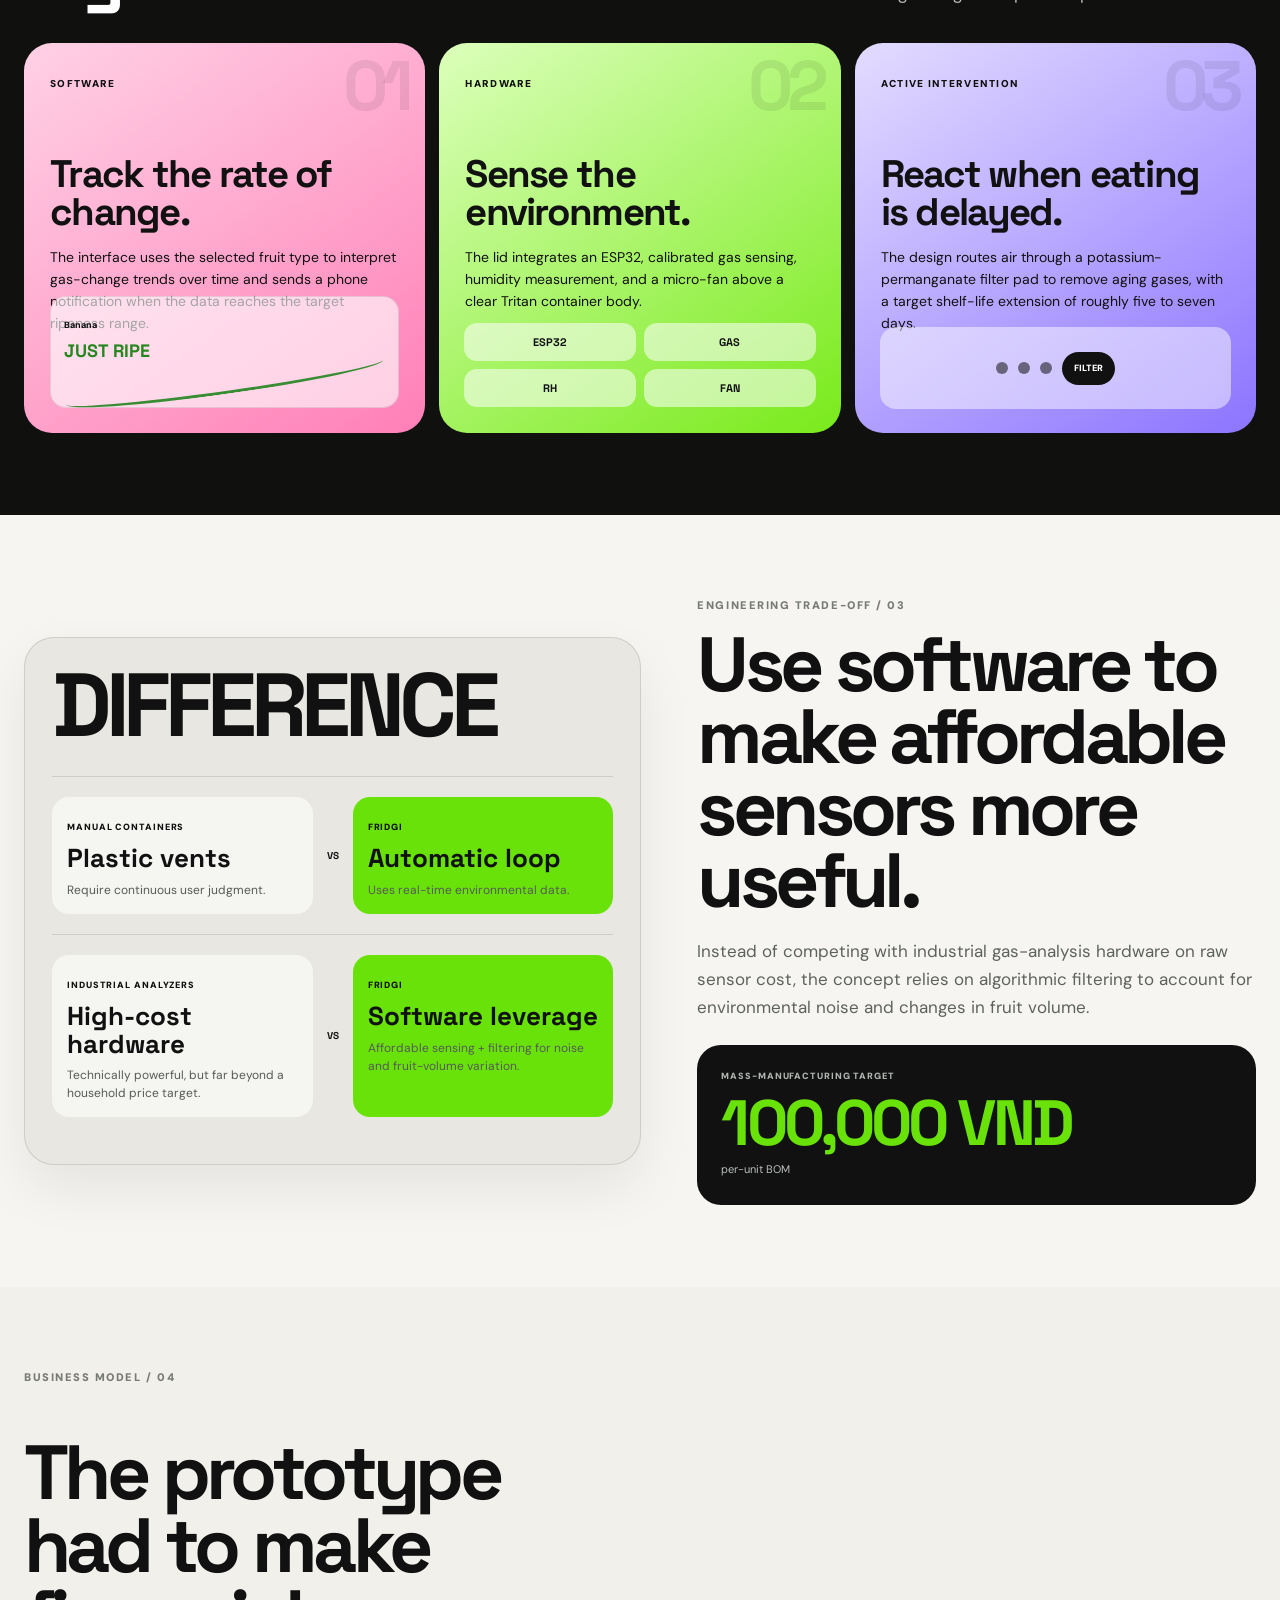
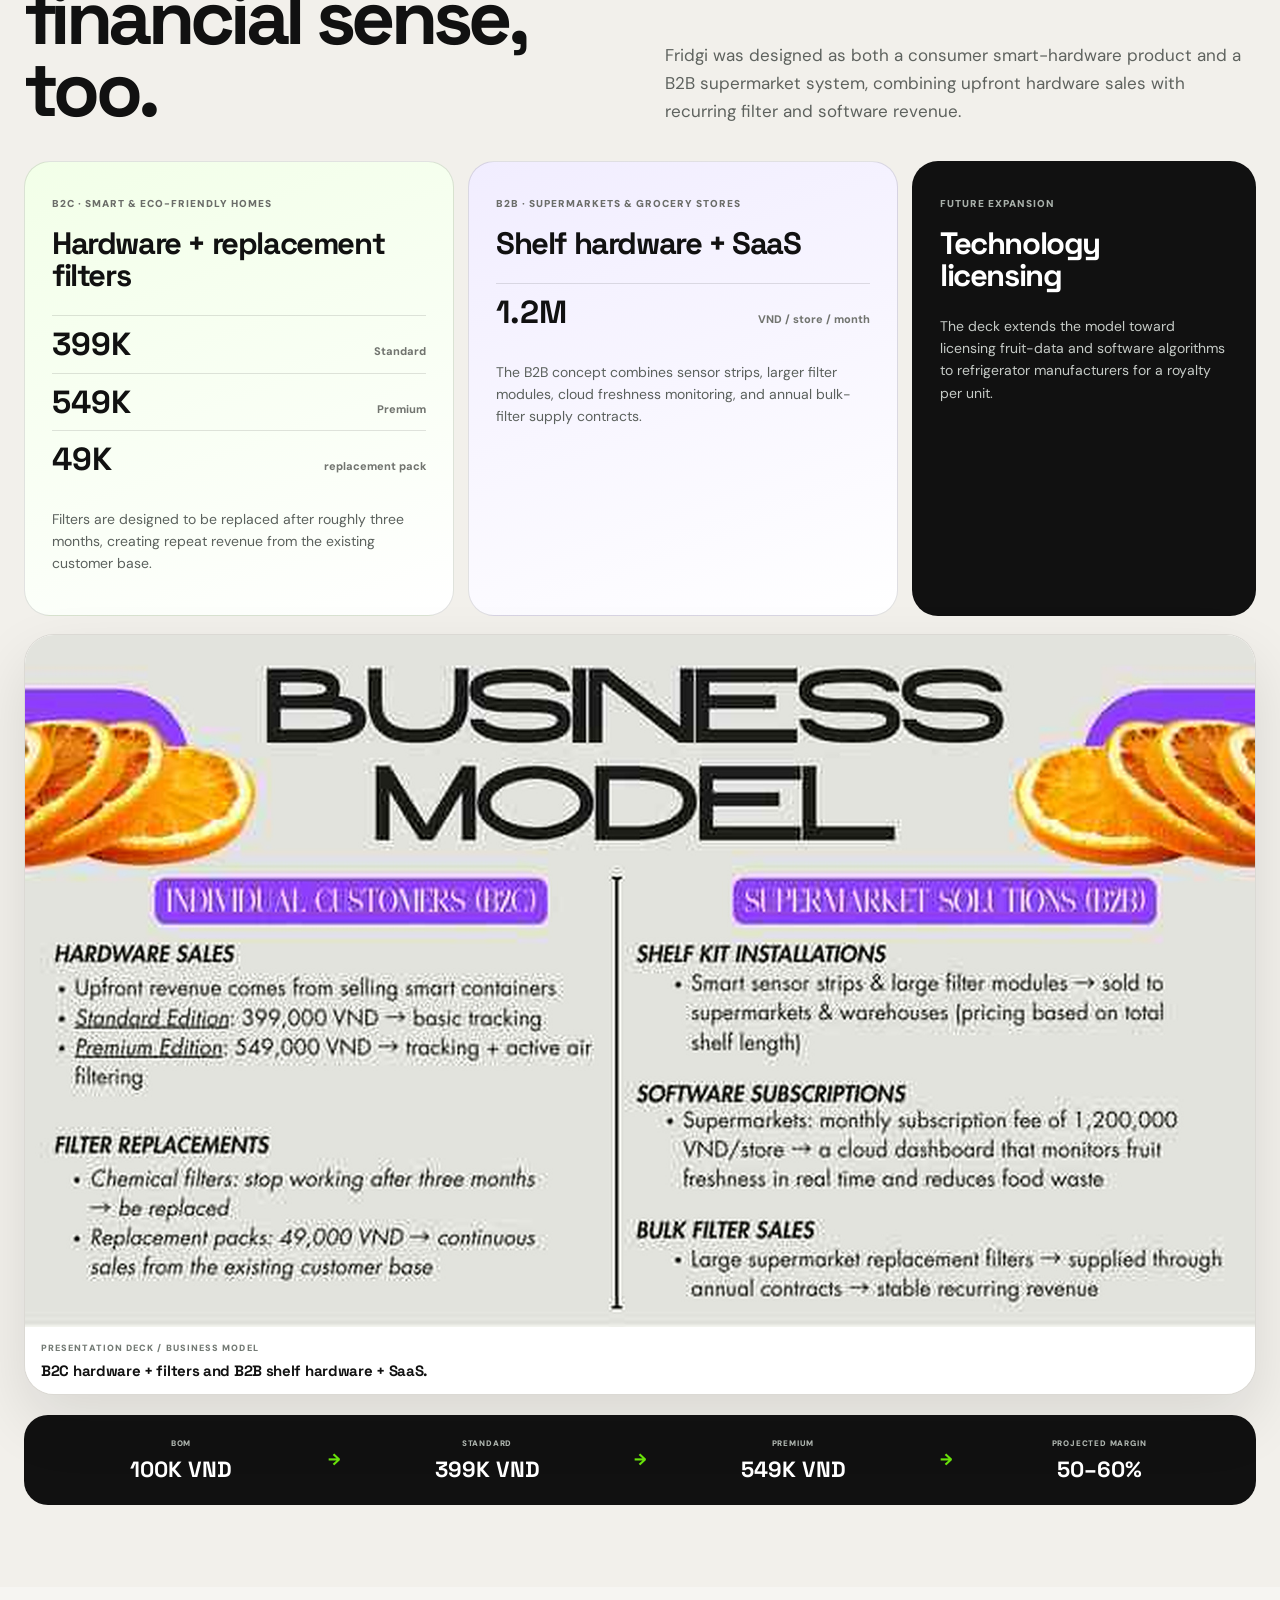
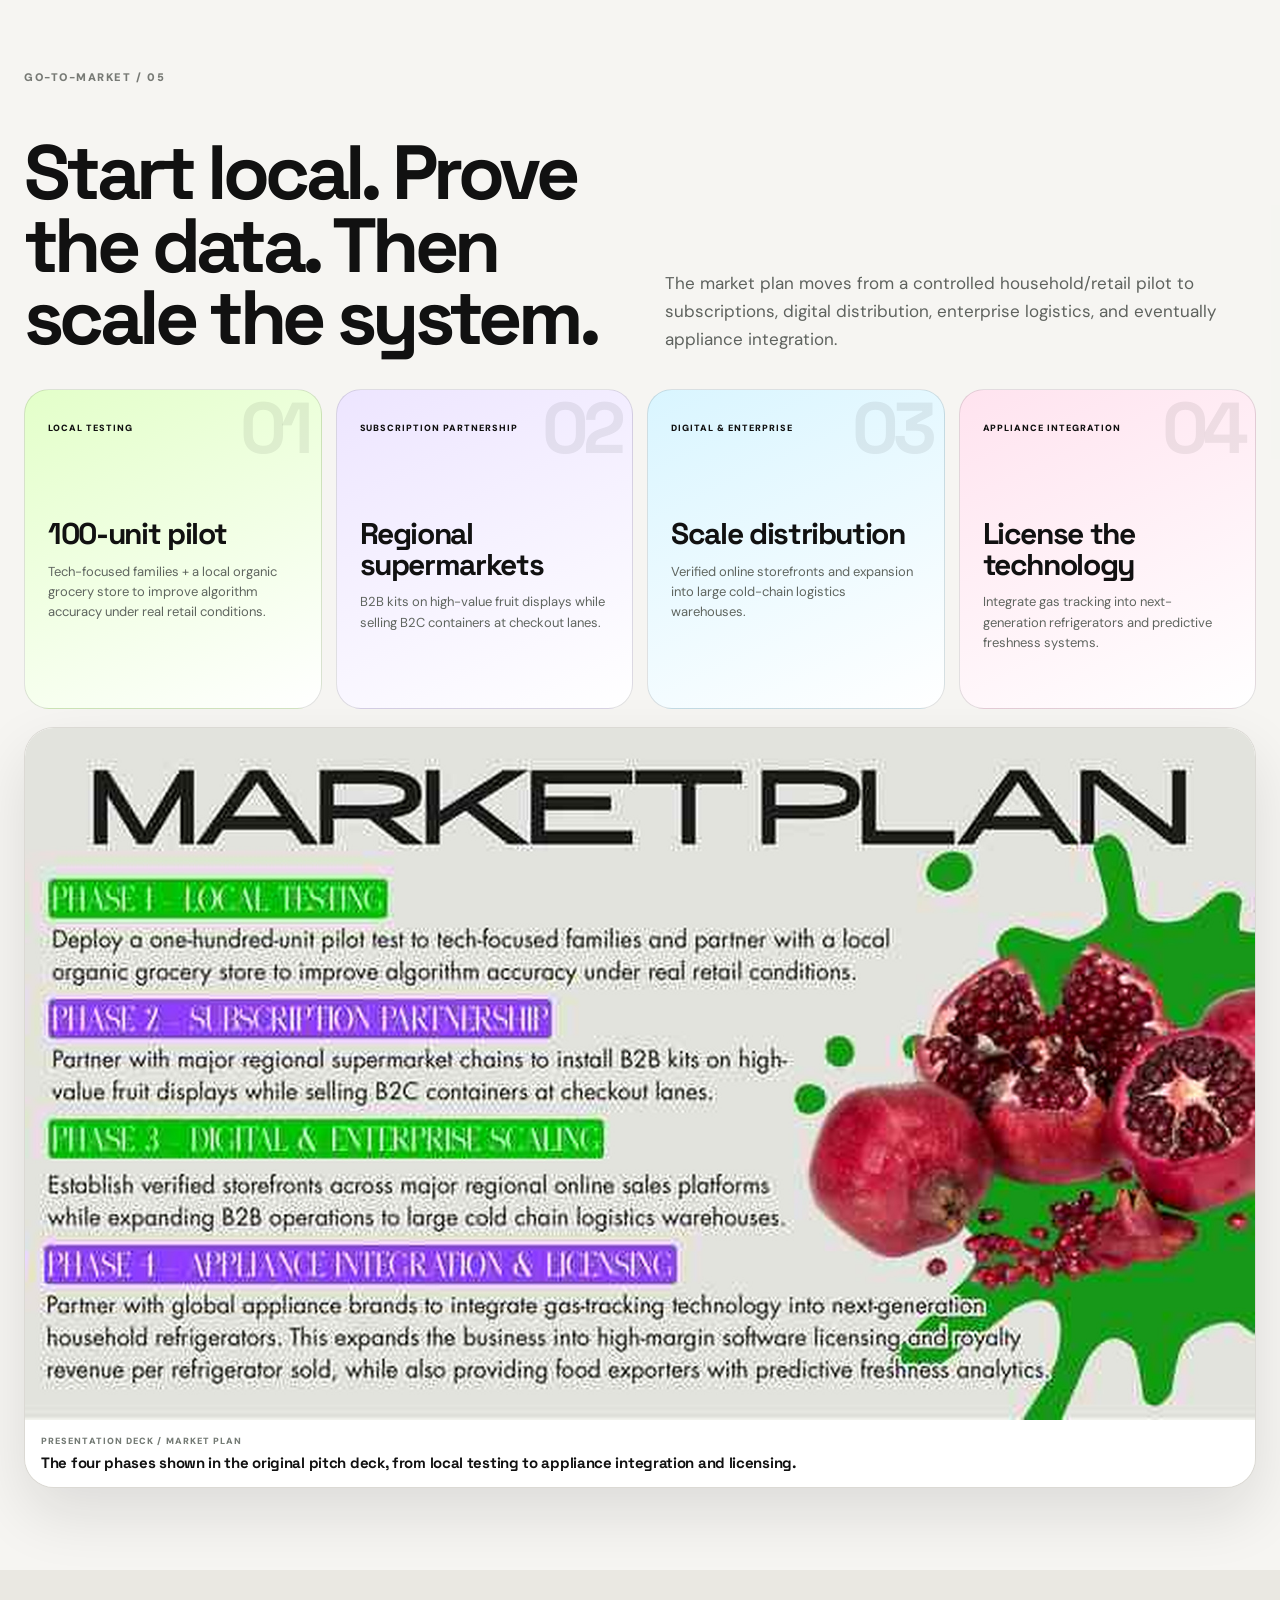
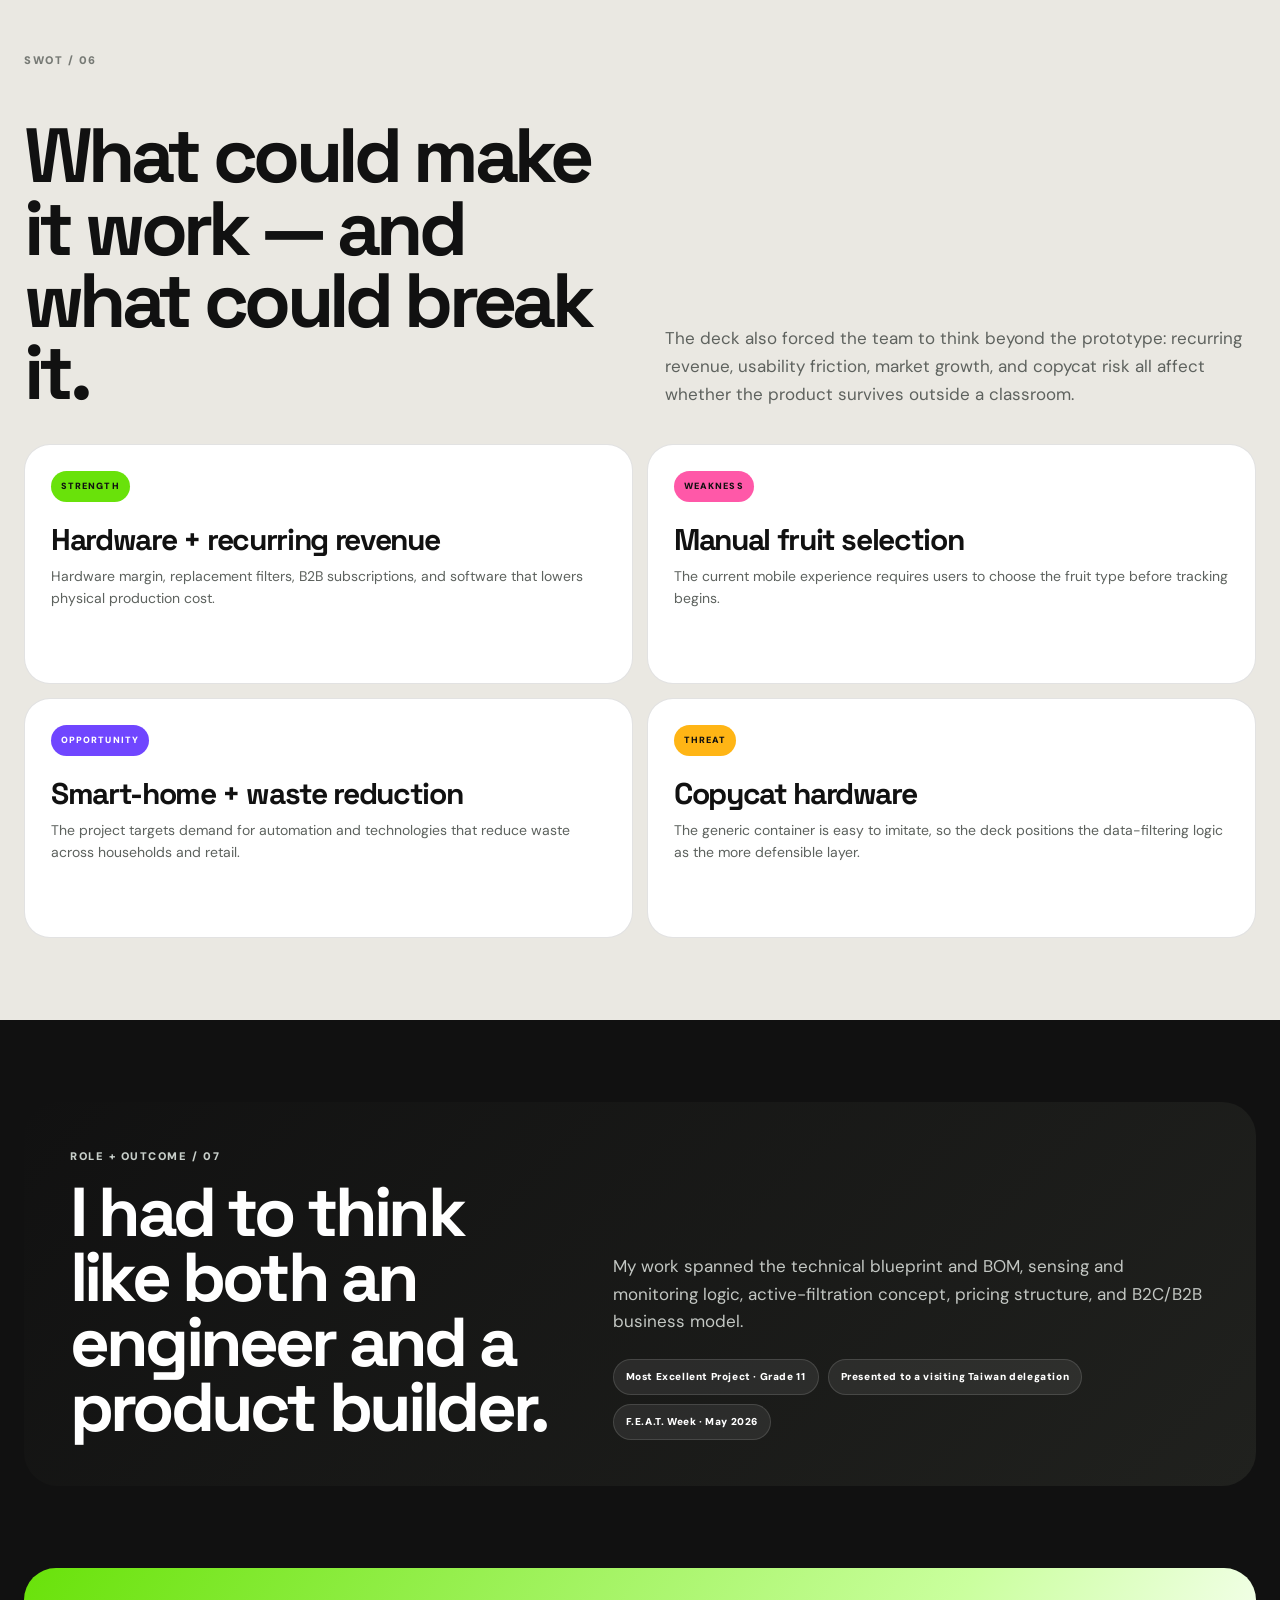
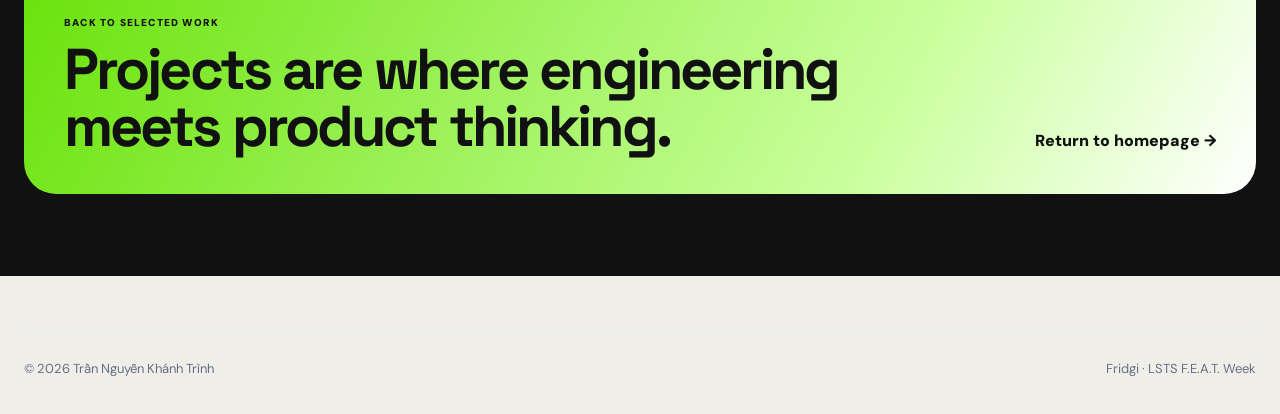
==== commit 977f4e03: "Add files via upload" ====
--- a/feat.html
+++ b/feat.html
@@ -12,22 +12,24 @@
   <link rel="stylesheet" href="feat.css">
 
   <style id="feat-deck-evidence-styles">
-    .feat-hero-evidence{position:relative;display:grid;grid-template-columns:1fr .42fr;gap:14px;align-items:end;min-height:570px}
-    .deck-hero-proof,.deck-mini-shot,.deck-shot,.blueprint-real{margin:0;overflow:hidden;border-radius:30px;border:1px solid rgba(17,17,17,.12);background:#fff;box-shadow:0 26px 62px rgba(17,17,17,.11)}
-    .deck-hero-proof{align-self:stretch;display:grid;grid-template-rows:1fr auto;transform:rotate(-.7deg)}
-    .deck-hero-proof img{width:100%;height:100%;min-height:470px;object-fit:cover;display:block;background:#ebe9e1;transition:transform .5s cubic-bezier(.2,.8,.2,1)}
-    .deck-mini-shot{position:absolute;right:-10px;bottom:26px;width:45%;transform:rotate(3deg);z-index:3;box-shadow:0 28px 60px rgba(17,17,17,.18)}
-    .deck-mini-shot img{width:100%;aspect-ratio:1/1;object-fit:cover;display:block}
-    .deck-mini-shot figcaption{padding:10px 12px;font-size:10px;font-weight:900;letter-spacing:.05em;text-transform:uppercase}
-    .deck-hero-proof figcaption,.deck-shot figcaption{display:grid;gap:5px;padding:16px 18px;background:#fff;color:#111}
-    .deck-hero-proof figcaption span,.deck-shot figcaption span{font-size:9px;font-weight:900;letter-spacing:.12em;text-transform:uppercase;color:#747b75}
-    .deck-hero-proof figcaption strong,.deck-shot figcaption strong{font:700 16px/1.25 "Space Grotesk",sans-serif;letter-spacing:-.025em}
-    .deck-hero-proof:hover img,.deck-shot:hover img{transform:scale(1.025)}
+    .feat-hero-evidence{position:relative;min-height:570px;display:flex;align-items:center}
+    .hero-blueprint,.deck-hero-proof,.deck-mini-shot,.deck-shot,.blueprint-real{margin:0;overflow:hidden;border-radius:30px;border:1px solid rgba(17,17,17,.12);background:#fff;box-shadow:0 26px 62px rgba(17,17,17,.11)}
+    .hero-blueprint{width:100%;padding:14px;transform:rotate(.45deg);background:linear-gradient(145deg,#fff,#f5f4ef);box-shadow:0 32px 78px rgba(17,17,17,.14)}
+    .hero-blueprint img{display:block;width:100%;height:auto;max-height:610px;object-fit:contain;border-radius:20px;background:#fff;transition:transform .55s cubic-bezier(.2,.8,.2,1)}
+    .hero-blueprint:hover img{transform:scale(1.018)}
+    .hero-blueprint figcaption{display:flex;justify-content:space-between;gap:18px;align-items:center;padding:13px 8px 2px;color:#5f665f;font-size:11px;line-height:1.45}
+    .hero-blueprint figcaption span{font-weight:900;letter-spacing:.11em;text-transform:uppercase;color:#111}
+    .hero-blueprint figcaption strong{font:700 12px/1.3 "Space Grotesk",sans-serif;text-align:right;color:#555d58}
     .deck-evidence-row,.deck-evidence-grid{margin-top:26px}
     .deck-evidence-grid{display:grid;grid-template-columns:1fr;gap:16px}
+    .deck-evidence-grid.hero-followup{grid-template-columns:1fr 1fr;margin-top:30px}
     .deck-shot{background:#f7f5ef}
-    .deck-shot img{width:100%;display:block;aspect-ratio:16/9;object-fit:cover;transition:transform .45s cubic-bezier(.2,.8,.2,1)}
-    .deck-shot.wide img{aspect-ratio:16/8.3}
+    .deck-shot img{width:100%;display:block;aspect-ratio:16/9;object-fit:contain;background:#fff;transition:transform .45s cubic-bezier(.2,.8,.2,1)}
+    .deck-shot.wide img{aspect-ratio:16/9}
+    .deck-shot figcaption{display:grid;gap:5px;padding:14px 16px;background:#fff;color:#111}
+    .deck-shot figcaption span{font-size:9px;font-weight:900;letter-spacing:.12em;text-transform:uppercase;color:#747b75}
+    .deck-shot figcaption strong{font:700 15px/1.3 "Space Grotesk",sans-serif;letter-spacing:-.02em}
+    .deck-shot:hover img{transform:scale(1.015)}
     .problem-section .deck-evidence-row{margin-top:44px}
     .problem-section .deck-shot{max-width:1040px;margin-inline:auto}
     .blueprint-real{margin-top:24px;padding:20px;background:#f7f6f2;color:#111;border-color:rgba(255,255,255,.18);box-shadow:0 24px 60px rgba(0,0,0,.24)}
@@ -35,9 +37,9 @@
     .blueprint-real img{display:block;width:100%;max-height:760px;object-fit:contain;border-radius:19px;background:#fff;border:1px solid rgba(17,17,17,.1)}
     .blueprint-real figcaption{padding:13px 4px 1px;color:#afb6b0;font-size:12px;line-height:1.55}
     .business-section .deck-evidence-grid,.scale-section .deck-evidence-grid{margin-top:18px}
-    .feat-page figure img{user-select:none;-webkit-user-drag:none}
-    @media(max-width:1050px){.feat-hero-evidence{min-height:510px}.deck-hero-proof img{min-height:410px}.deck-mini-shot{width:38%;right:10px}}
-    @media(max-width:680px){.feat-hero-evidence{display:block;min-height:0}.deck-hero-proof{transform:none}.deck-hero-proof img{min-height:0;aspect-ratio:1/1;object-fit:cover}.deck-mini-shot{position:relative;right:auto;bottom:auto;width:64%;margin:-50px 12px 0 auto;transform:rotate(2deg)}.deck-hero-proof,.deck-mini-shot,.deck-shot,.blueprint-real{border-radius:22px}.blueprint-real{padding:12px}.deck-shot.wide img,.deck-shot img{aspect-ratio:1/1;object-fit:cover}.problem-section .deck-evidence-row{margin-top:28px}}
+    .feat-page figure img{user-select:none;-webkit-user-drag:none;image-rendering:auto}
+    @media(max-width:1050px){.feat-hero-evidence{min-height:480px}.hero-blueprint img{max-height:520px}}
+    @media(max-width:680px){.feat-hero-evidence{min-height:0}.hero-blueprint,.deck-shot,.blueprint-real{border-radius:22px}.hero-blueprint{padding:9px;transform:none}.hero-blueprint figcaption{display:grid}.hero-blueprint figcaption strong{text-align:left}.deck-evidence-grid.hero-followup{grid-template-columns:1fr}.deck-shot.wide img,.deck-shot img{aspect-ratio:16/9;object-fit:contain}.problem-section .deck-evidence-row{margin-top:28px}}
   </style>
 </head>
 <body class="feat-page">
@@ -80,13 +82,9 @@
         </div>
 
         <div class="feat-hero-evidence reveal-scale">
-          <figure class="deck-hero-proof lightboxable">
-            <img src="assets/fridgi/cover.jpg" alt="Fridgi F.E.A.T. Week presentation cover from the original project deck">
-            <figcaption><span>ORIGINAL DECK / 01</span><strong>The project started as a product story, not only a circuit.</strong></figcaption>
-          </figure>
-          <figure class="deck-mini-shot lightboxable">
-            <img src="assets/fridgi/product.jpg" alt="Fridgi product slide showing the smart container, mobile app, hardware and blueprint">
-            <figcaption>Product + software + hardware</figcaption>
+          <figure class="hero-blueprint lightboxable">
+            <img src="assets/fridgi/blueprint-hires.png" alt="Fridgi sectional technical blueprint with dimensional design, BOM, electronics, sensor and enclosure views">
+            <figcaption><span>FRD-SD-001 · SECTION A–A</span><strong>Corrected technical blueprint · drawn by Khanh Trinh</strong></figcaption>
           </figure>
         </div>
       </div>
@@ -96,6 +94,17 @@
         <div><strong>399K / 549K</strong><span>Standard / Premium pricing</span></div>
         <div><strong>50–60%</strong><span>projected hardware margin</span></div>
         <div><strong>90 days</strong><span>filter replacement cycle</span></div>
+      </div>
+
+      <div class="container deck-evidence-grid hero-followup reveal-up">
+        <figure class="deck-shot lightboxable">
+          <img src="assets/fridgi/cover-hires.jpg" alt="Fridgi F.E.A.T. Week presentation cover from the original project deck">
+          <figcaption><span>ORIGINAL DECK / COVER</span><strong>The project started as a product story, not only a circuit.</strong></figcaption>
+        </figure>
+        <figure class="deck-shot lightboxable">
+          <img src="assets/fridgi/product-hires.jpg" alt="Fridgi product slide showing the smart container, mobile app, hardware and blueprint">
+          <figcaption><span>ORIGINAL DECK / PRODUCT</span><strong>Hardware, app experience, sensing, and the physical product in one system.</strong></figcaption>
+        </figure>
       </div>
     </section>
 
@@ -125,7 +134,7 @@
       </div>
       <div class="container deck-evidence-row reveal-up">
         <figure class="deck-shot wide lightboxable">
-          <img src="assets/fridgi/product.jpg" alt="Original Fridgi product slide from the presentation deck">
+          <img src="assets/fridgi/product-hires.jpg" alt="Original Fridgi product slide from the presentation deck">
           <figcaption><span>PRESENTATION DECK / PRODUCT</span><strong>The original product slide ties the app interface, smart lid hardware, container and engineering drawing into one system.</strong></figcaption>
         </figure>
       </div>
@@ -163,11 +172,6 @@
           </article>
         </div>
 
-        <figure class="blueprint-real reveal-up lightboxable">
-          <div class="bp-title"><span>TECHNICAL BLUEPRINT</span><strong>ORIGINAL DRAWING · SMART CONTAINER</strong></div>
-          <img src="assets/fridgi/blueprint.jpg" alt="Original Fridgi technical blueprint showing the smart container dimensions and hardware layout">
-          <figcaption>The actual blueprint used in the Fridgi project. Click to inspect the drawing at full size.</figcaption>
-        </figure>
       </div>
     </section>
 
@@ -234,7 +238,7 @@
 
         <div class="deck-evidence-grid reveal-up">
           <figure class="deck-shot lightboxable">
-            <img src="assets/fridgi/business-model.jpg" alt="Original Fridgi business model slide from the F.E.A.T. Week presentation">
+            <img src="assets/fridgi/business-model-hires.jpg" alt="Original Fridgi business model slide from the F.E.A.T. Week presentation">
             <figcaption><span>PRESENTATION DECK / BUSINESS MODEL</span><strong>B2C hardware + filters and B2B shelf hardware + SaaS.</strong></figcaption>
           </figure>
         </div>
@@ -267,7 +271,7 @@
         </div>
         <div class="deck-evidence-grid reveal-up">
           <figure class="deck-shot wide lightboxable">
-            <img src="assets/fridgi/market-plan.jpg" alt="Original Fridgi market plan slide from the F.E.A.T. Week presentation">
+            <img src="assets/fridgi/market-plan-hires.jpg" alt="Original Fridgi market plan slide from the F.E.A.T. Week presentation">
             <figcaption><span>PRESENTATION DECK / MARKET PLAN</span><strong>The four phases shown in the original pitch deck, from local testing to appliance integration and licensing.</strong></figcaption>
           </figure>
         </div>
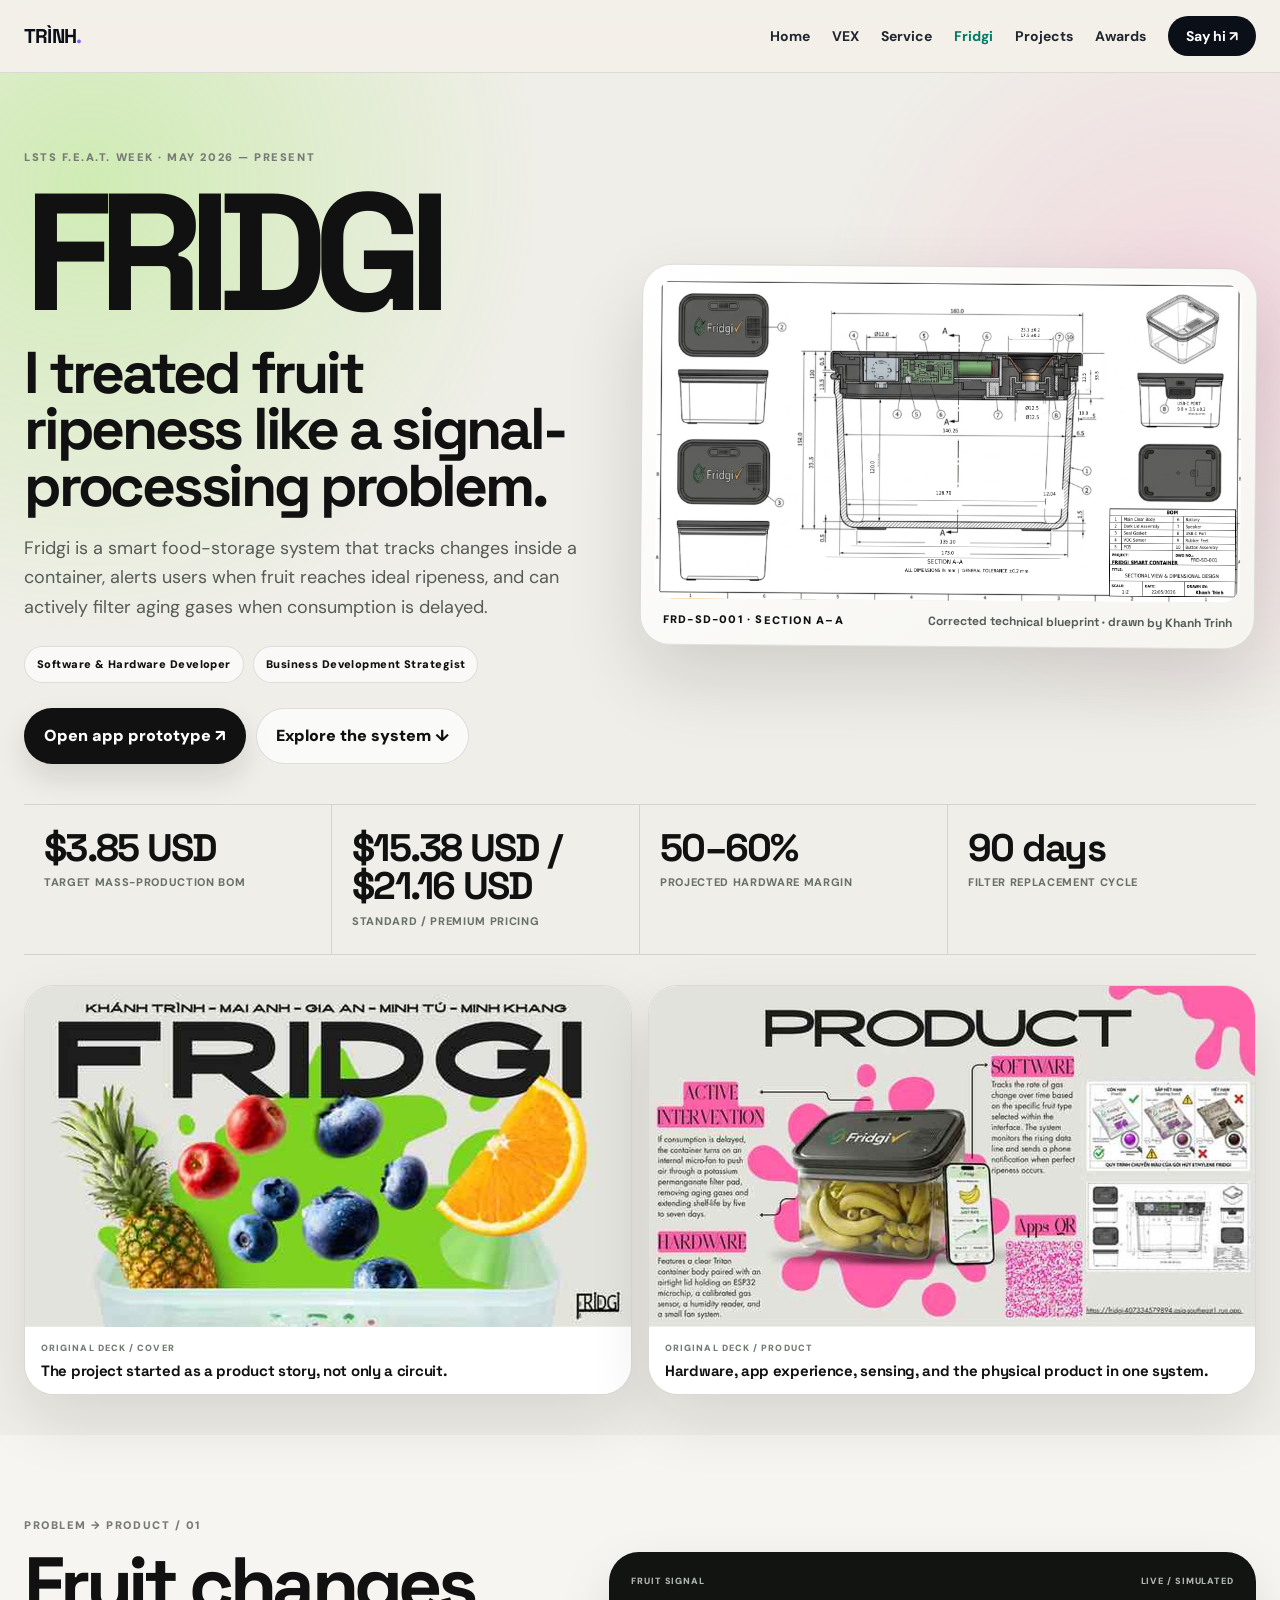
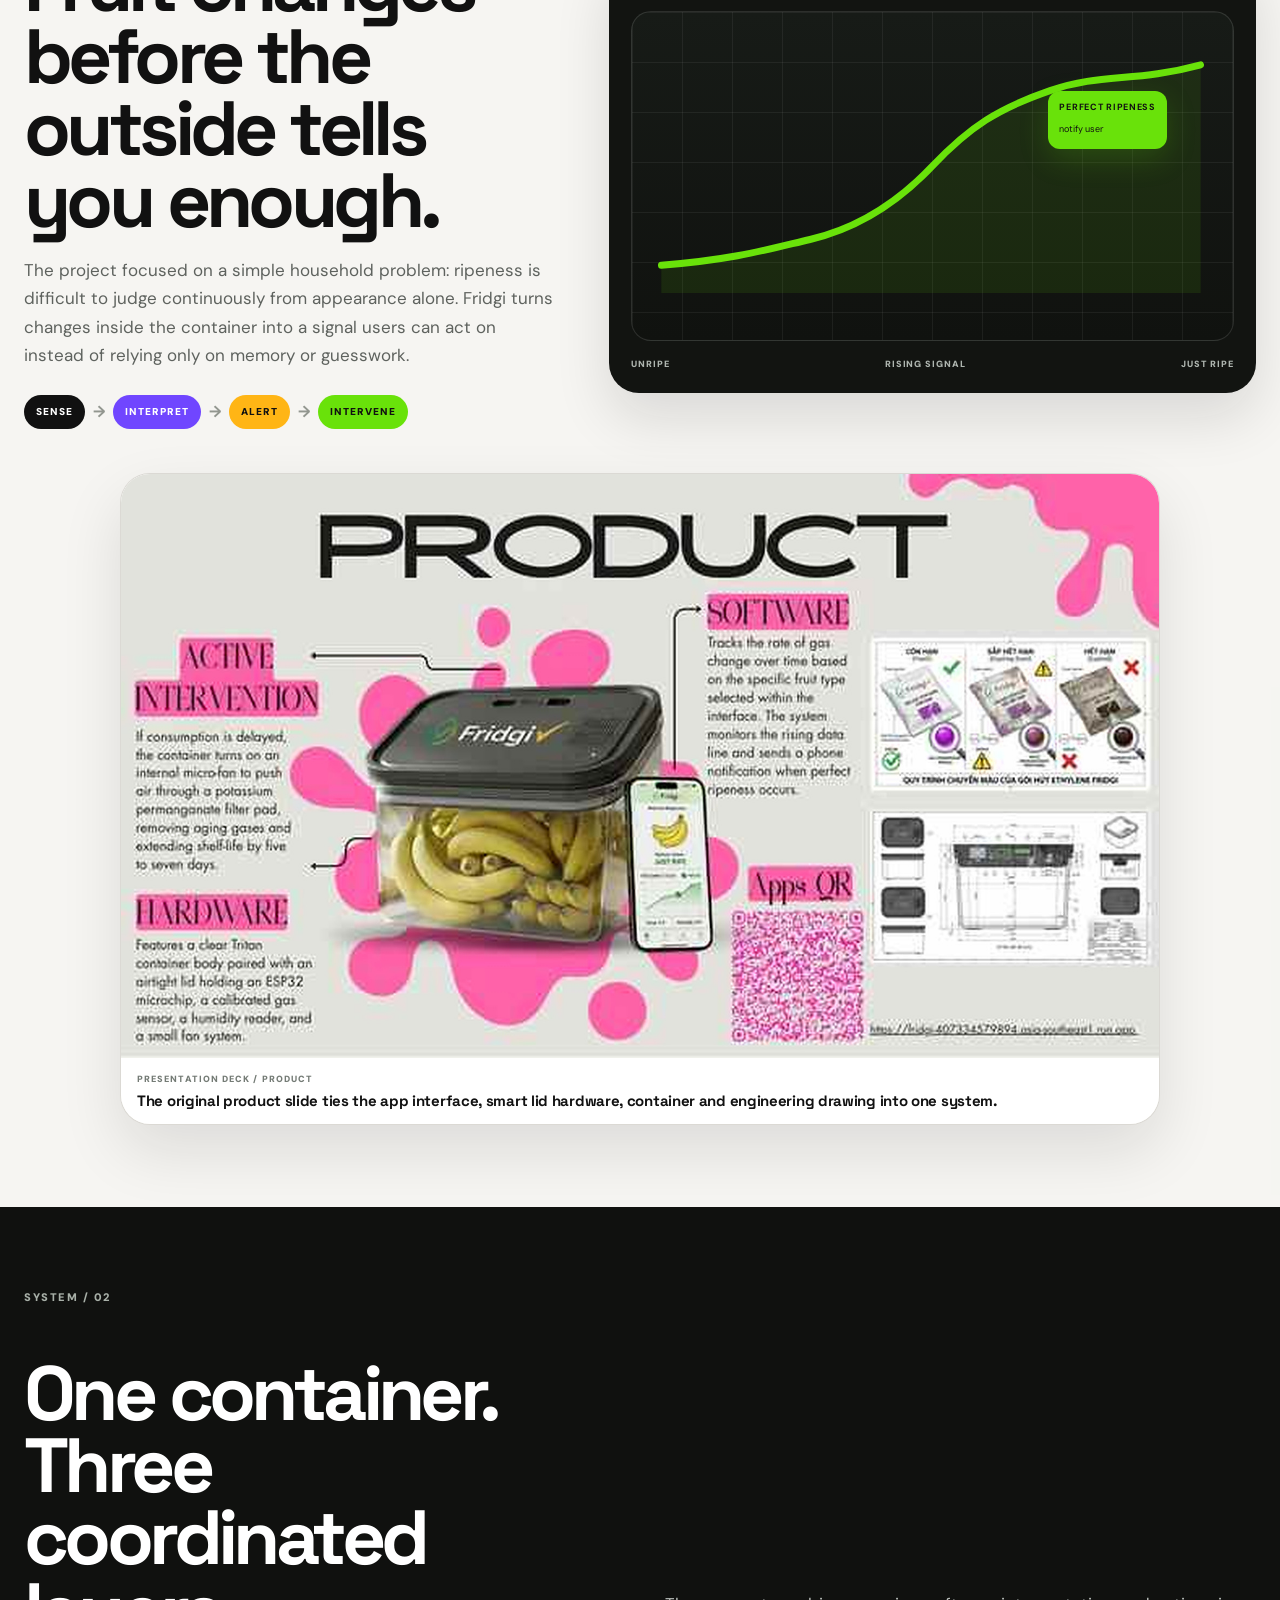
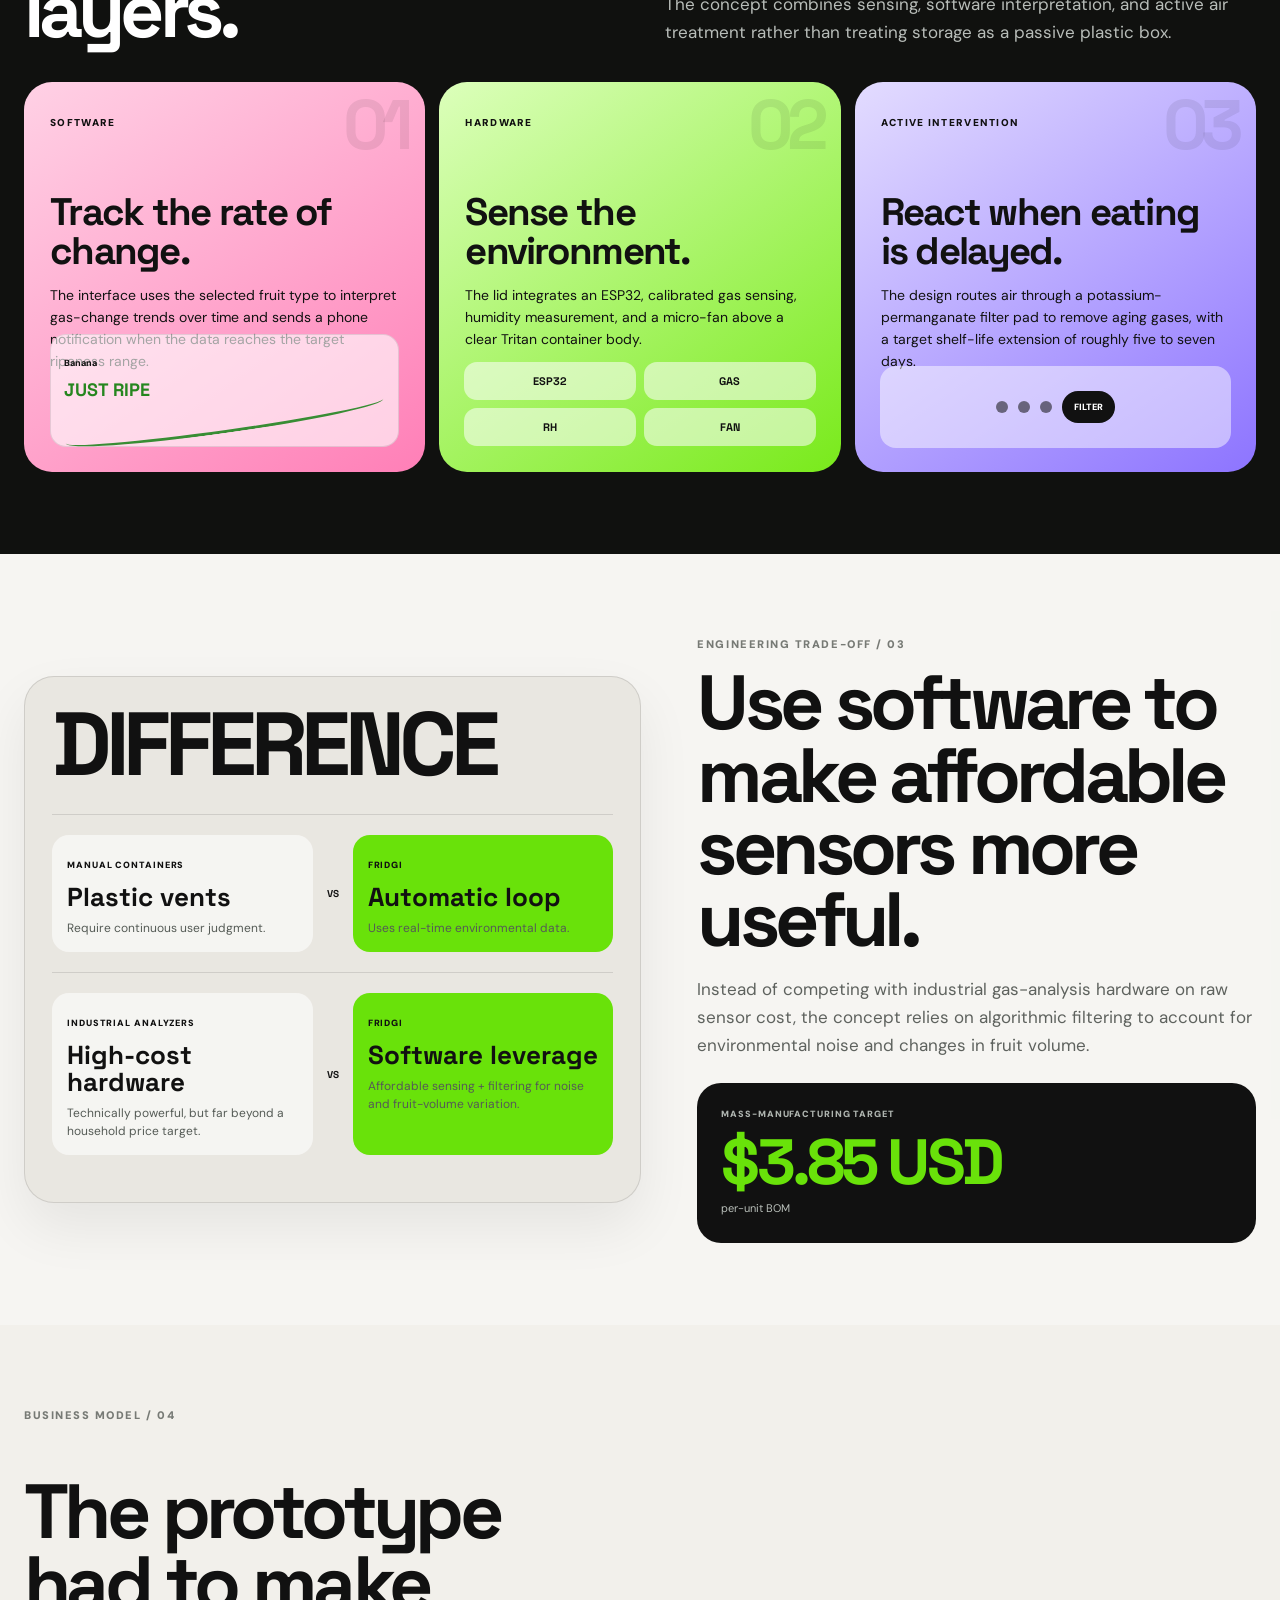
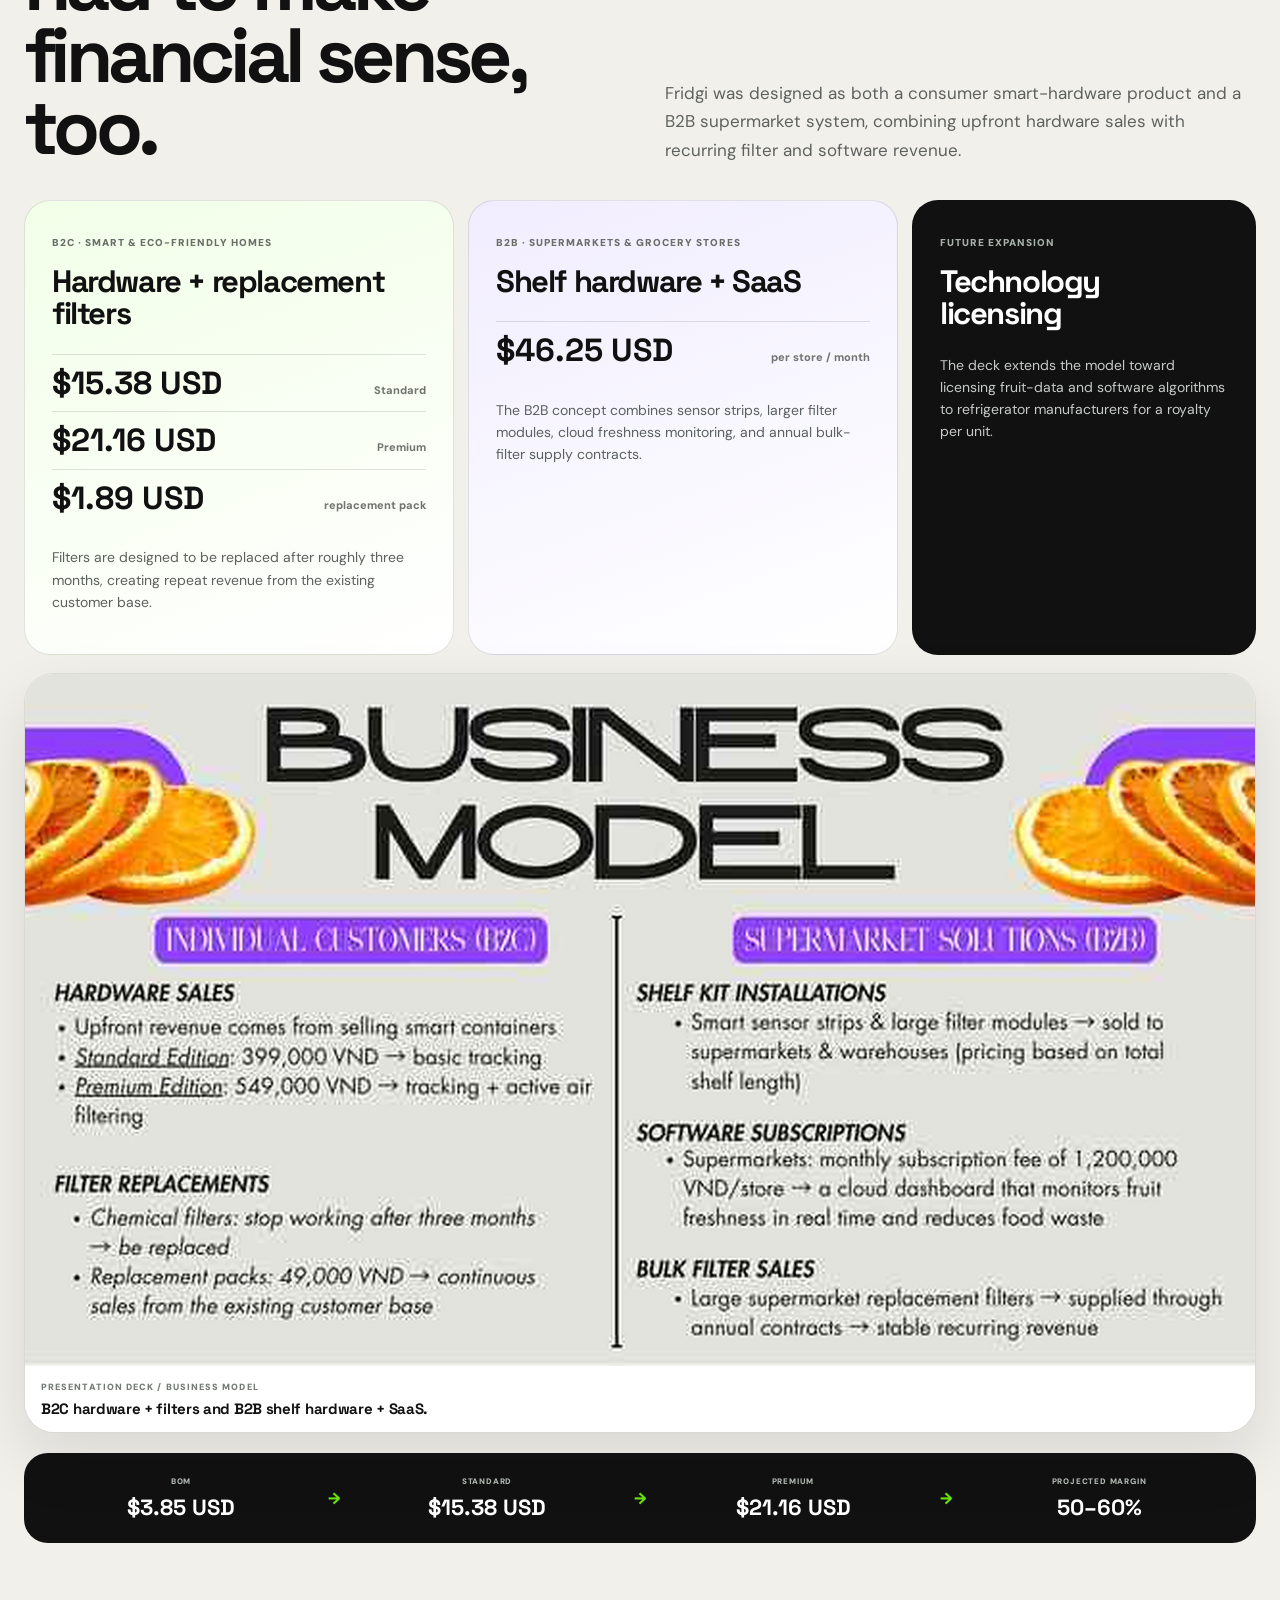
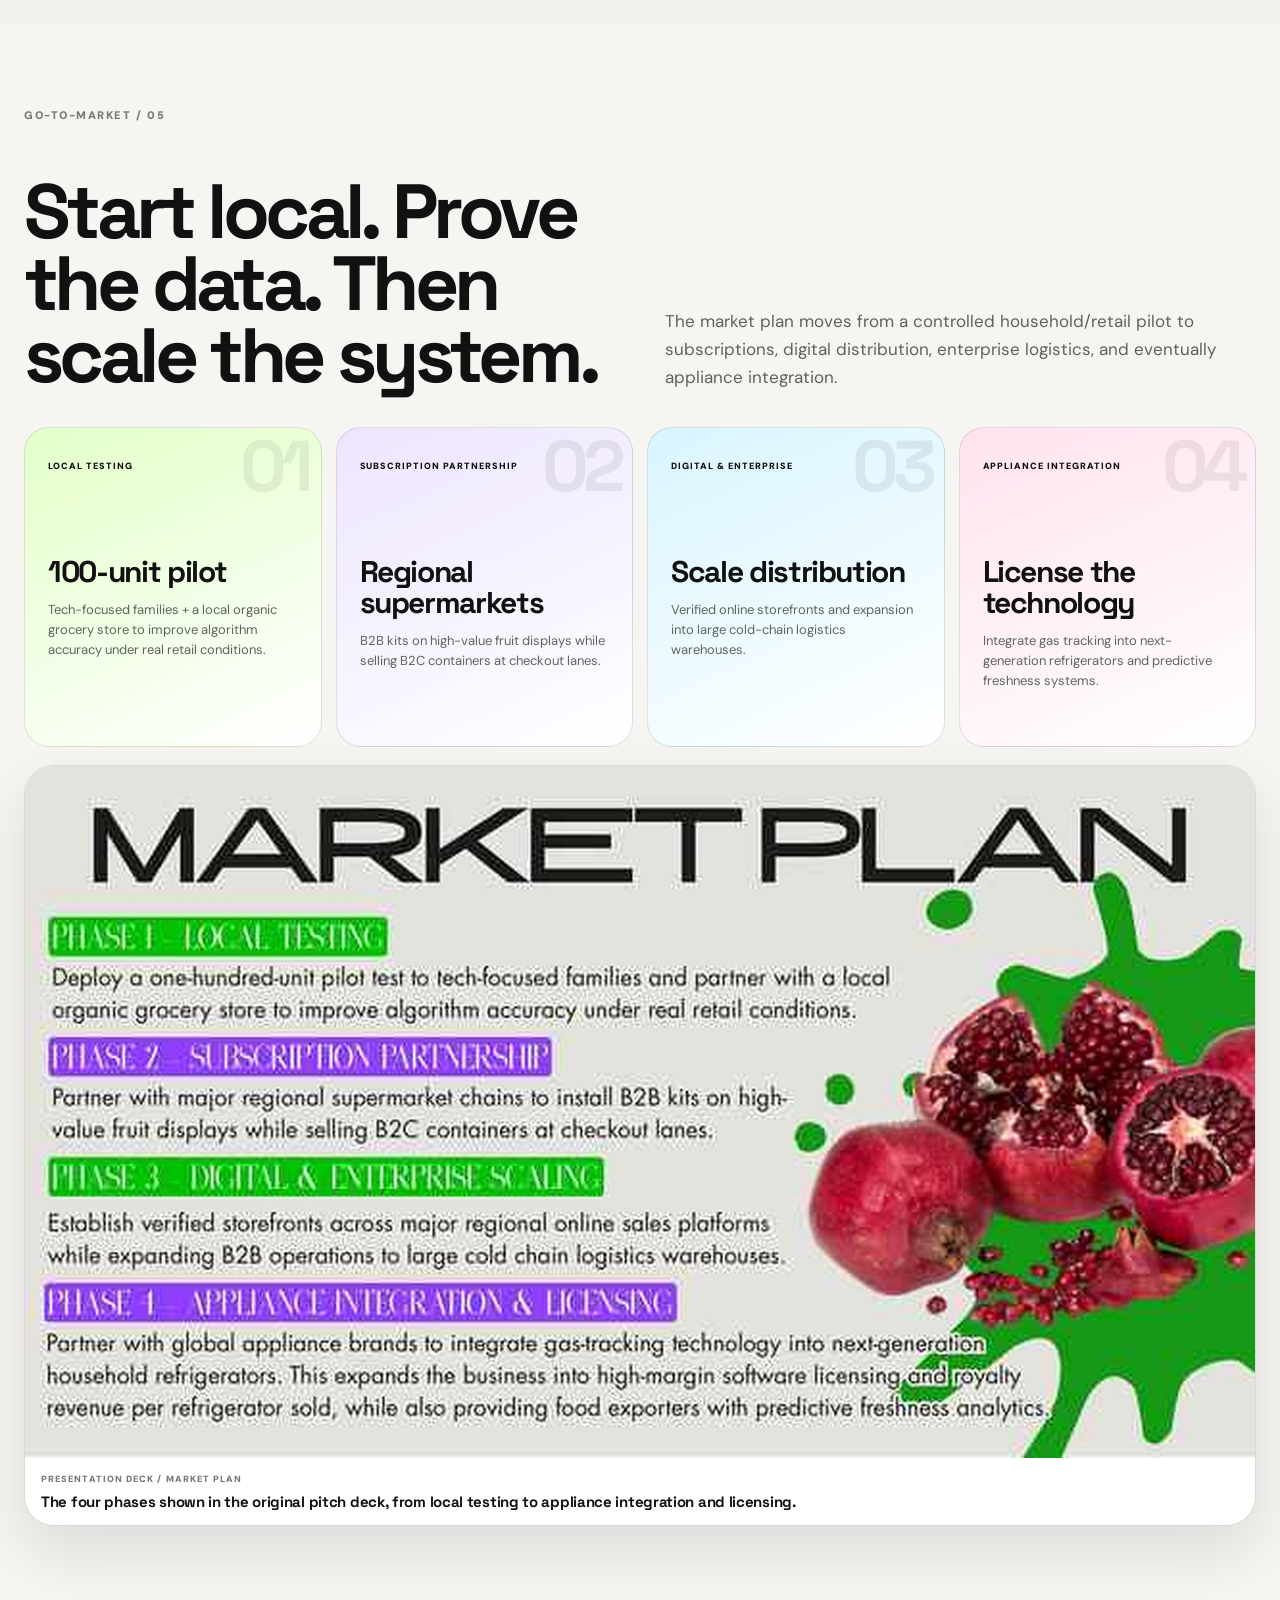
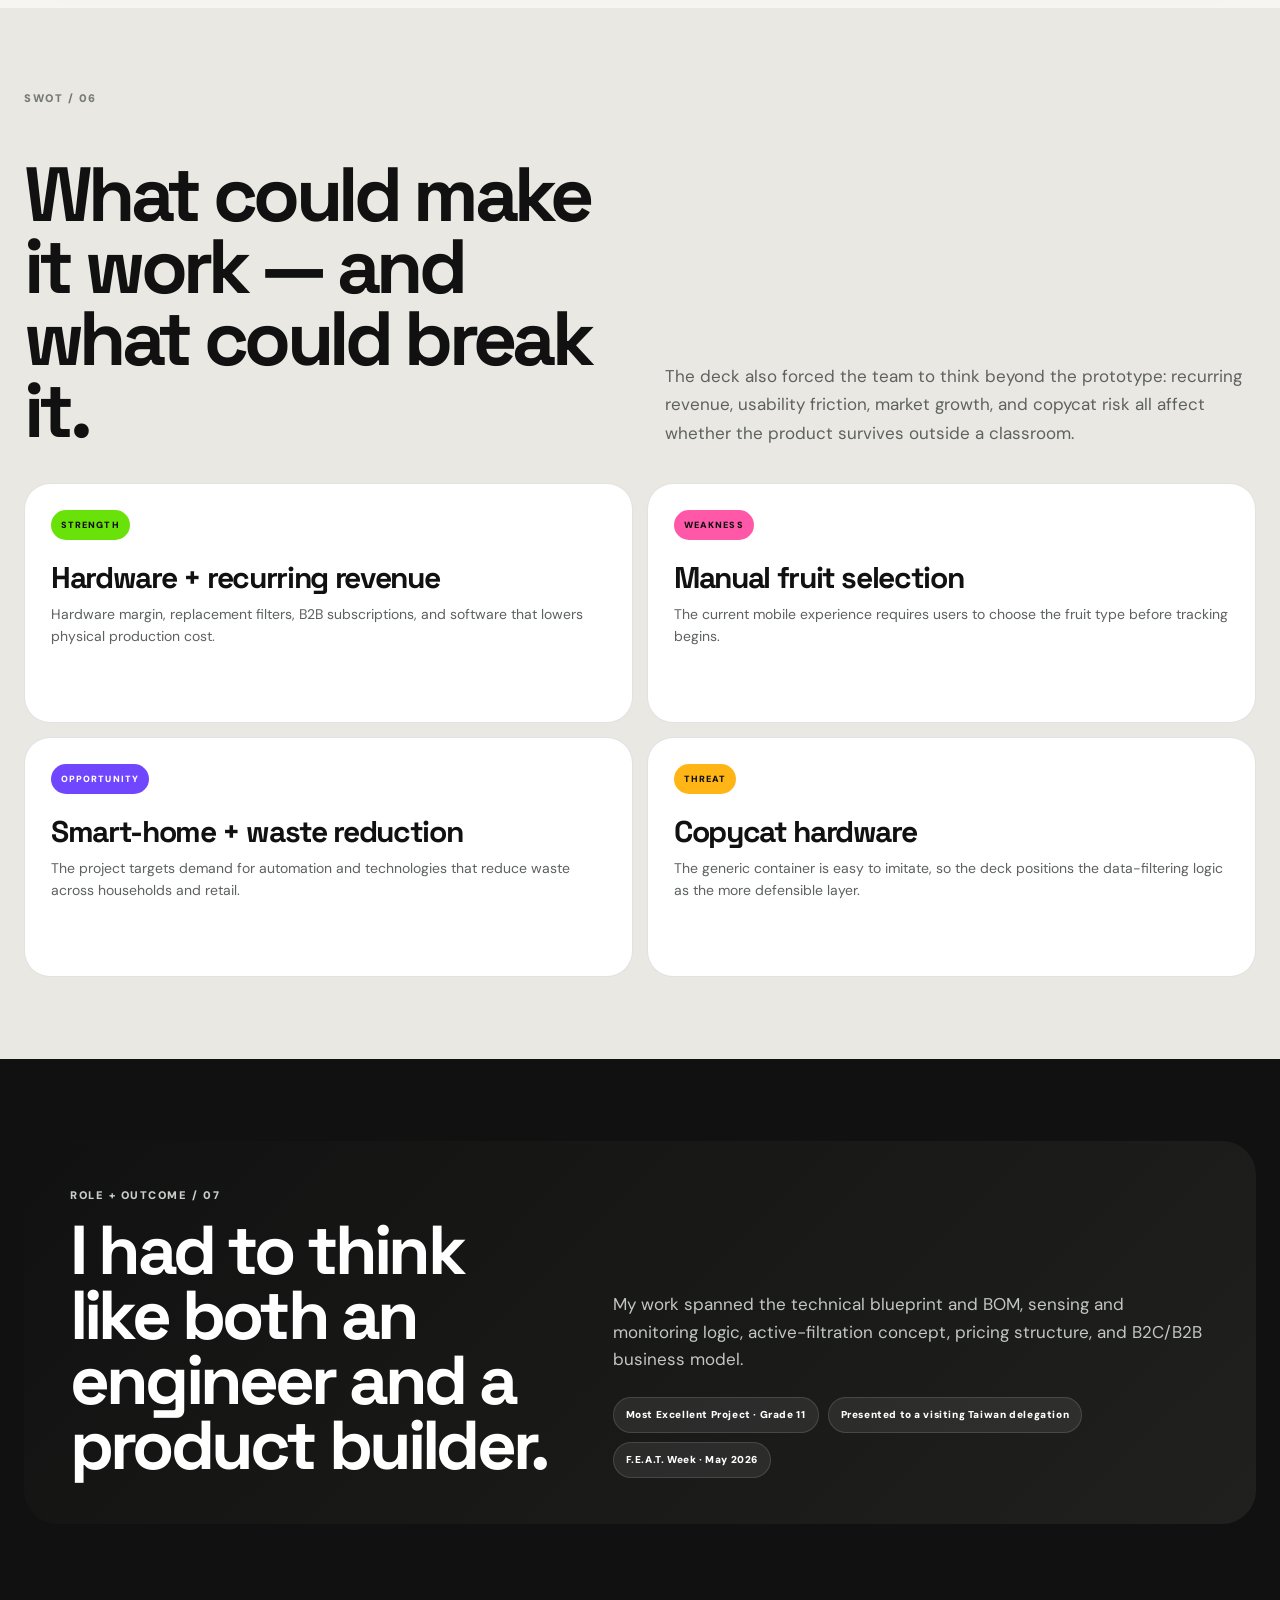
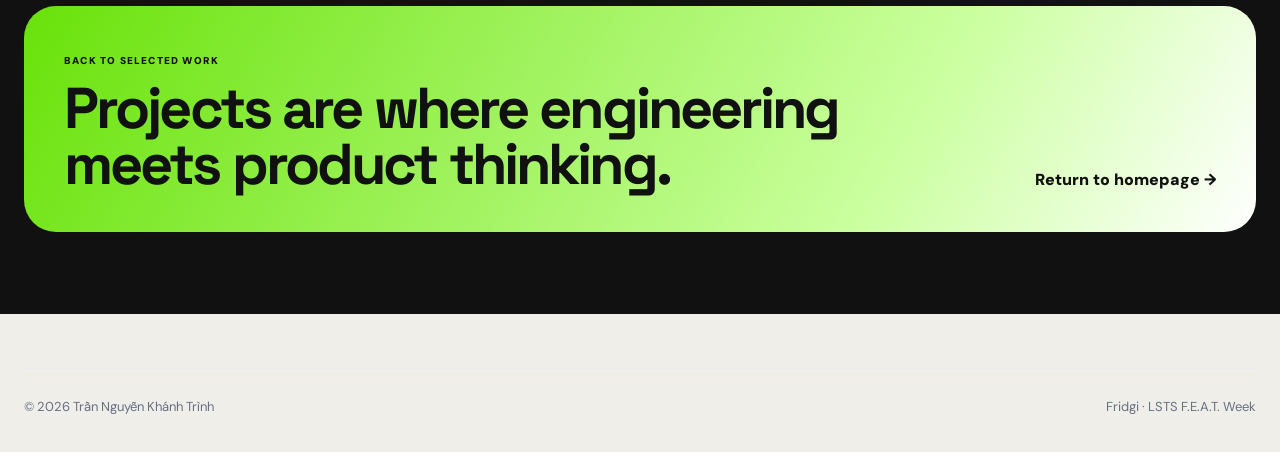
==== commit ef832e79: "Convert Fridgi pricing to USD with explicit currency units" ====
--- a/feat.html
+++ b/feat.html
@@ -90,8 +90,8 @@
       </div>
 
       <div class="container feat-metric-strip reveal-up">
-        <div><strong>100,000 VND</strong><span>target mass-production BOM</span></div>
-        <div><strong>399K / 549K</strong><span>Standard / Premium pricing</span></div>
+        <div><strong>$3.85 USD</strong><span>target mass-production BOM</span></div>
+        <div><strong>$15.38 USD / $21.16 USD</strong><span>Standard / Premium pricing</span></div>
         <div><strong>50–60%</strong><span>projected hardware margin</span></div>
         <div><strong>90 days</strong><span>filter replacement cycle</span></div>
       </div>
@@ -197,7 +197,7 @@
           <p>Instead of competing with industrial gas-analysis hardware on raw sensor cost, the concept relies on algorithmic filtering to account for environmental noise and changes in fruit volume.</p>
           <div class="bom-callout">
             <small>MASS-MANUFACTURING TARGET</small>
-            <strong>100,000 VND</strong>
+            <strong>$3.85 USD</strong>
             <span>per-unit BOM</span>
           </div>
         </div>
@@ -216,16 +216,16 @@
           <article class="business-card b2c reveal-up">
             <small>B2C · SMART &amp; ECO-FRIENDLY HOMES</small>
             <h3>Hardware + replacement filters</h3>
-            <div class="price-row"><strong>399K</strong><span>Standard</span></div>
-            <div class="price-row"><strong>549K</strong><span>Premium</span></div>
-            <div class="price-row"><strong>49K</strong><span>replacement pack</span></div>
+            <div class="price-row"><strong>$15.38 USD</strong><span>Standard</span></div>
+            <div class="price-row"><strong>$21.16 USD</strong><span>Premium</span></div>
+            <div class="price-row"><strong>$1.89 USD</strong><span>replacement pack</span></div>
             <p>Filters are designed to be replaced after roughly three months, creating repeat revenue from the existing customer base.</p>
           </article>
 
           <article class="business-card b2b reveal-up">
             <small>B2B · SUPERMARKETS &amp; GROCERY STORES</small>
             <h3>Shelf hardware + SaaS</h3>
-            <div class="price-row"><strong>1.2M</strong><span>VND / store / month</span></div>
+            <div class="price-row"><strong>$46.25 USD</strong><span>per store / month</span></div>
             <p>The B2B concept combines sensor strips, larger filter modules, cloud freshness monitoring, and annual bulk-filter supply contracts.</p>
           </article>
 
@@ -244,11 +244,11 @@
         </div>
 
         <div class="finance-strip reveal-up">
-          <div><small>BOM</small><strong>100K VND</strong></div>
+          <div><small>BOM</small><strong>$3.85 USD</strong></div>
           <i>→</i>
-          <div><small>STANDARD</small><strong>399K VND</strong></div>
+          <div><small>STANDARD</small><strong>$15.38 USD</strong></div>
           <i>→</i>
-          <div><small>PREMIUM</small><strong>549K VND</strong></div>
+          <div><small>PREMIUM</small><strong>$21.16 USD</strong></div>
           <i>→</i>
           <div><small>PROJECTED MARGIN</small><strong>50–60%</strong></div>
         </div>
@@ -323,4 +323,4 @@
   <footer class="footer"><div class="container footer-box"><span>© 2026 Trần Nguyễn Khánh Trình</span><span>Fridgi · LSTS F.E.A.T. Week</span></div></footer>
   <script src="script.js"></script>
 </body>
-</html>
+</html>
